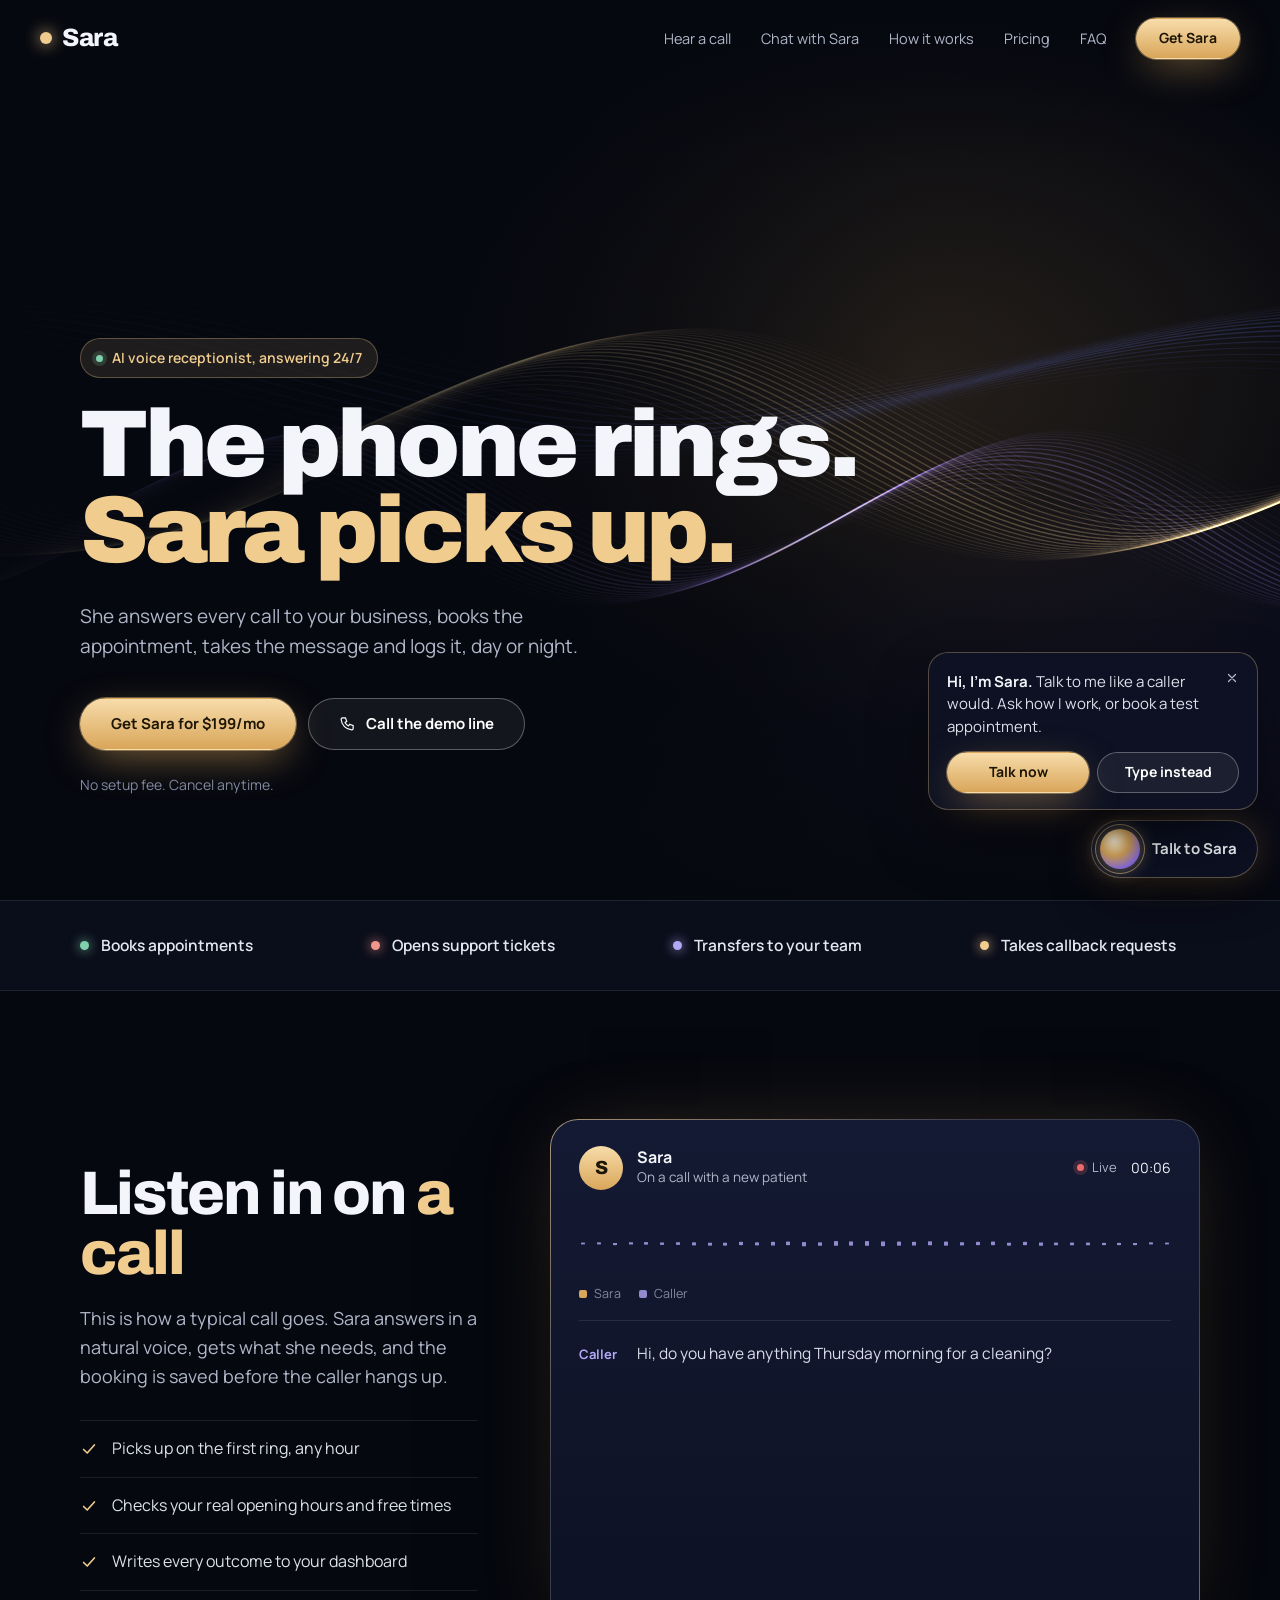
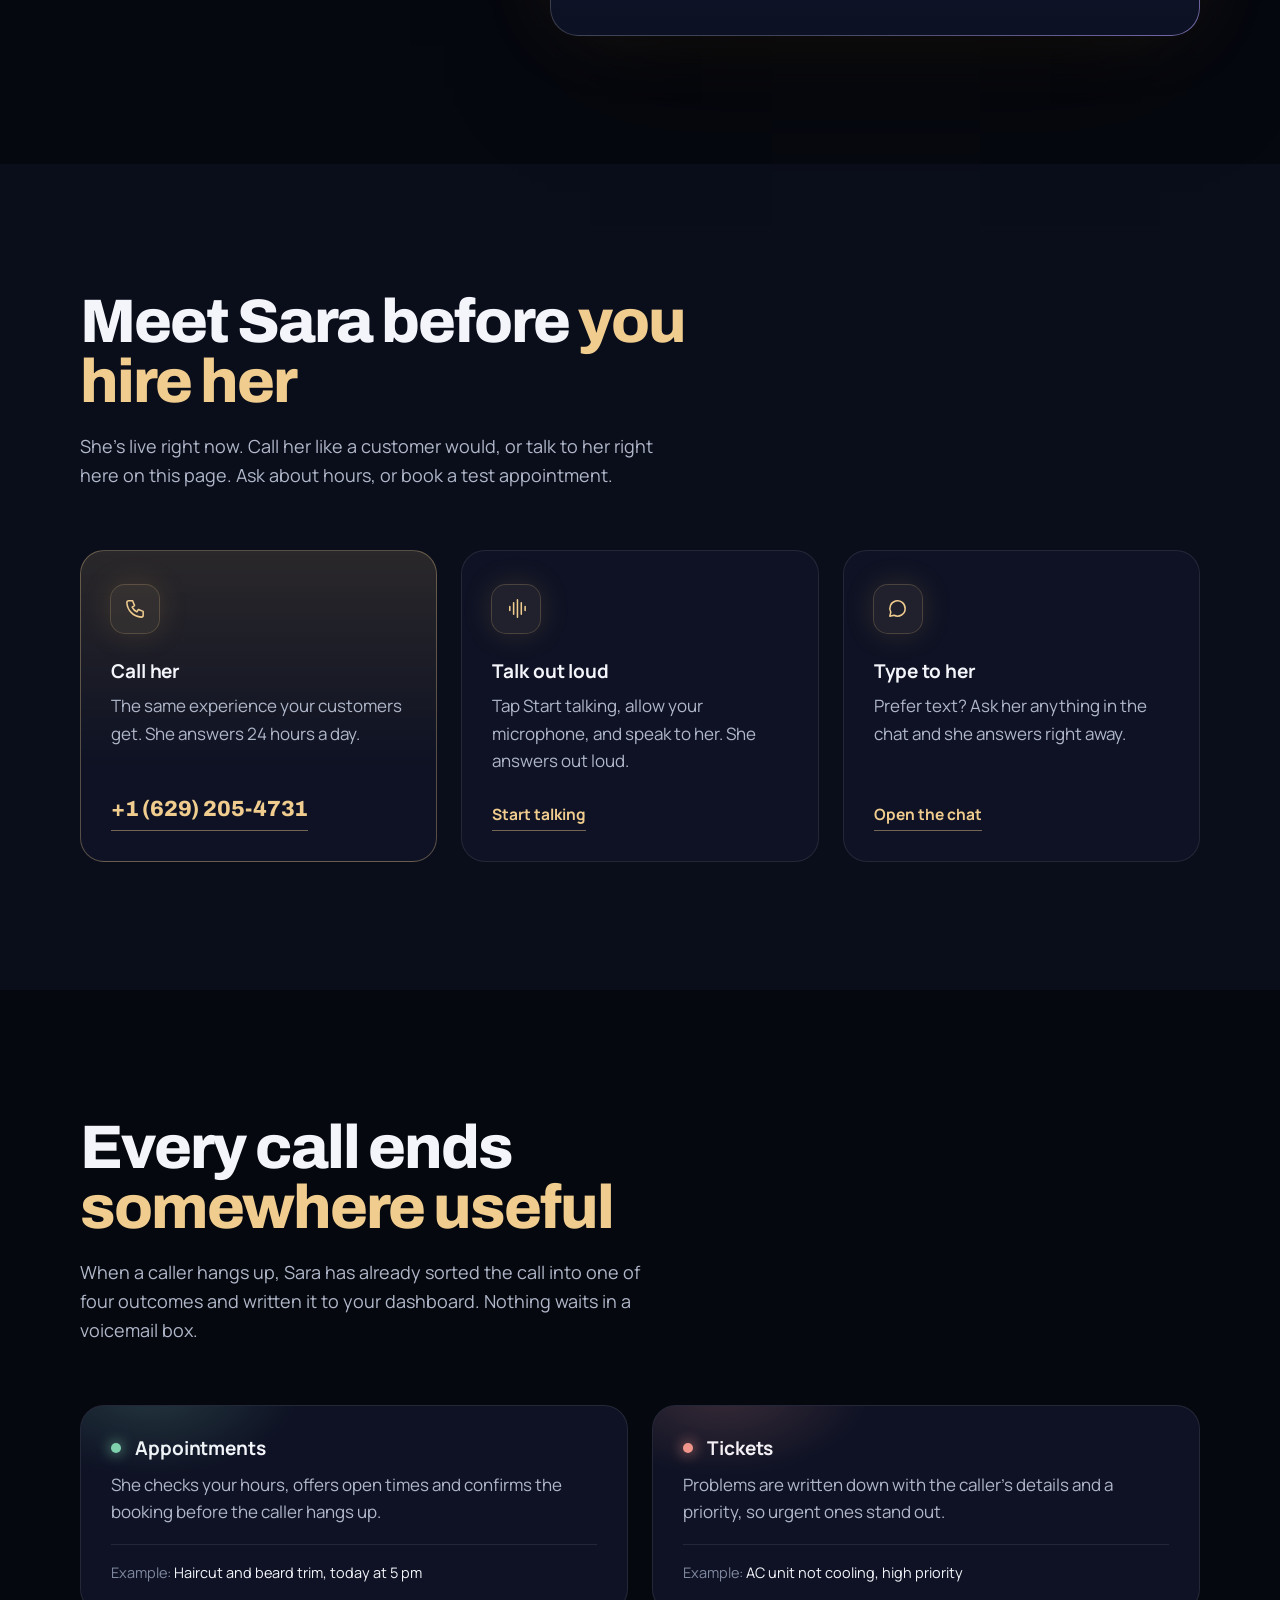
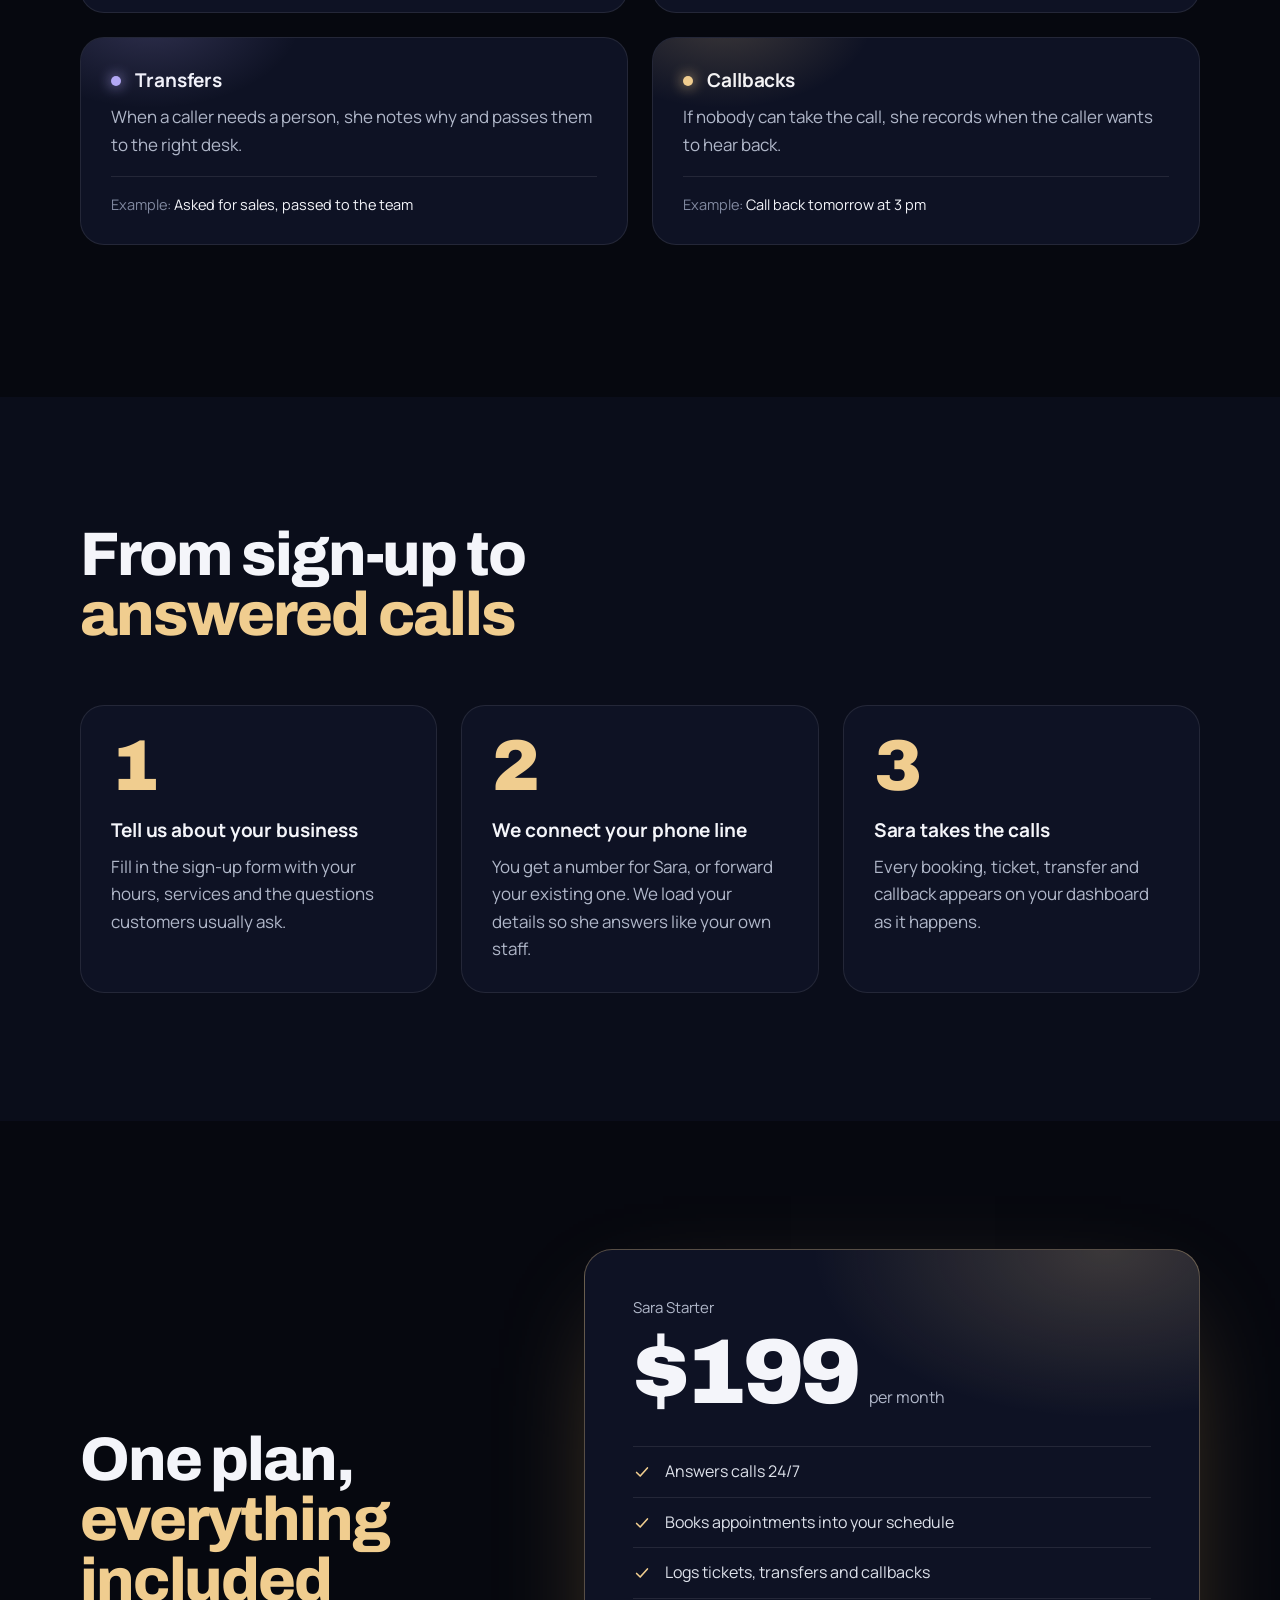
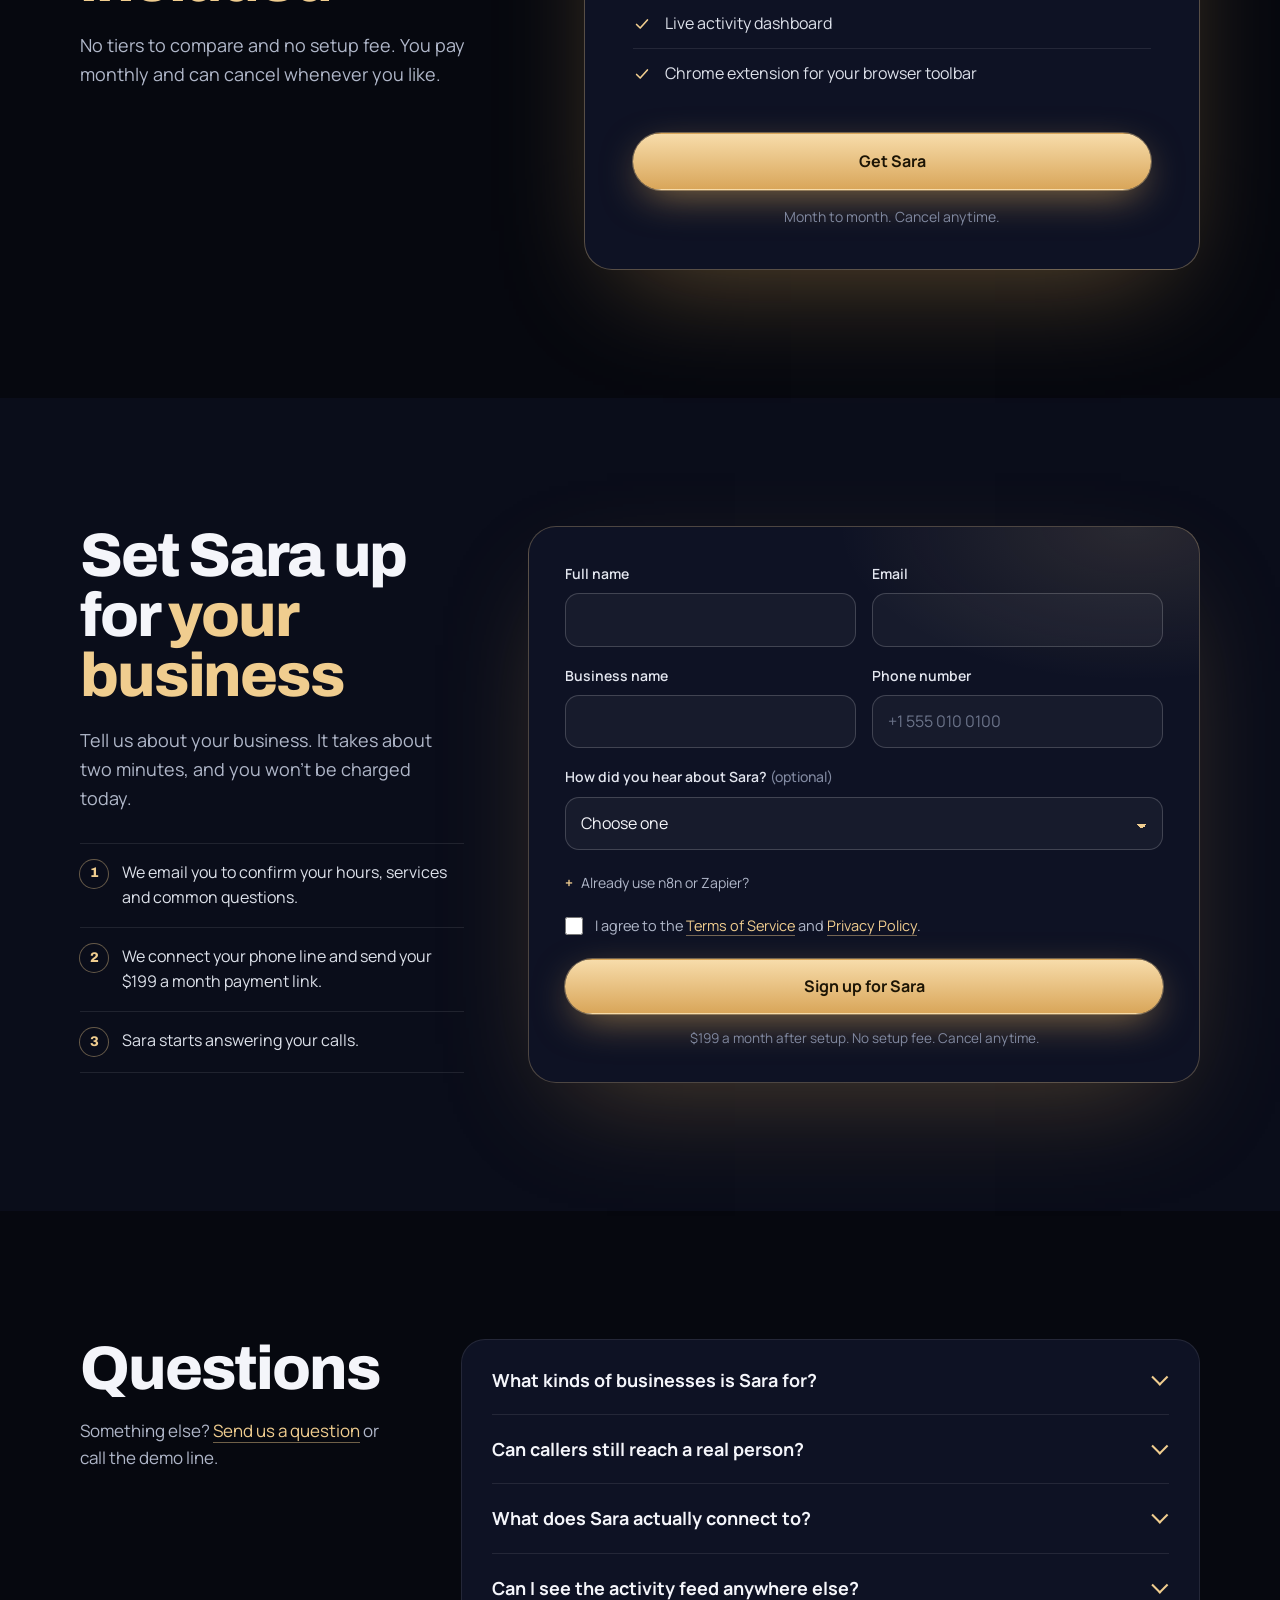
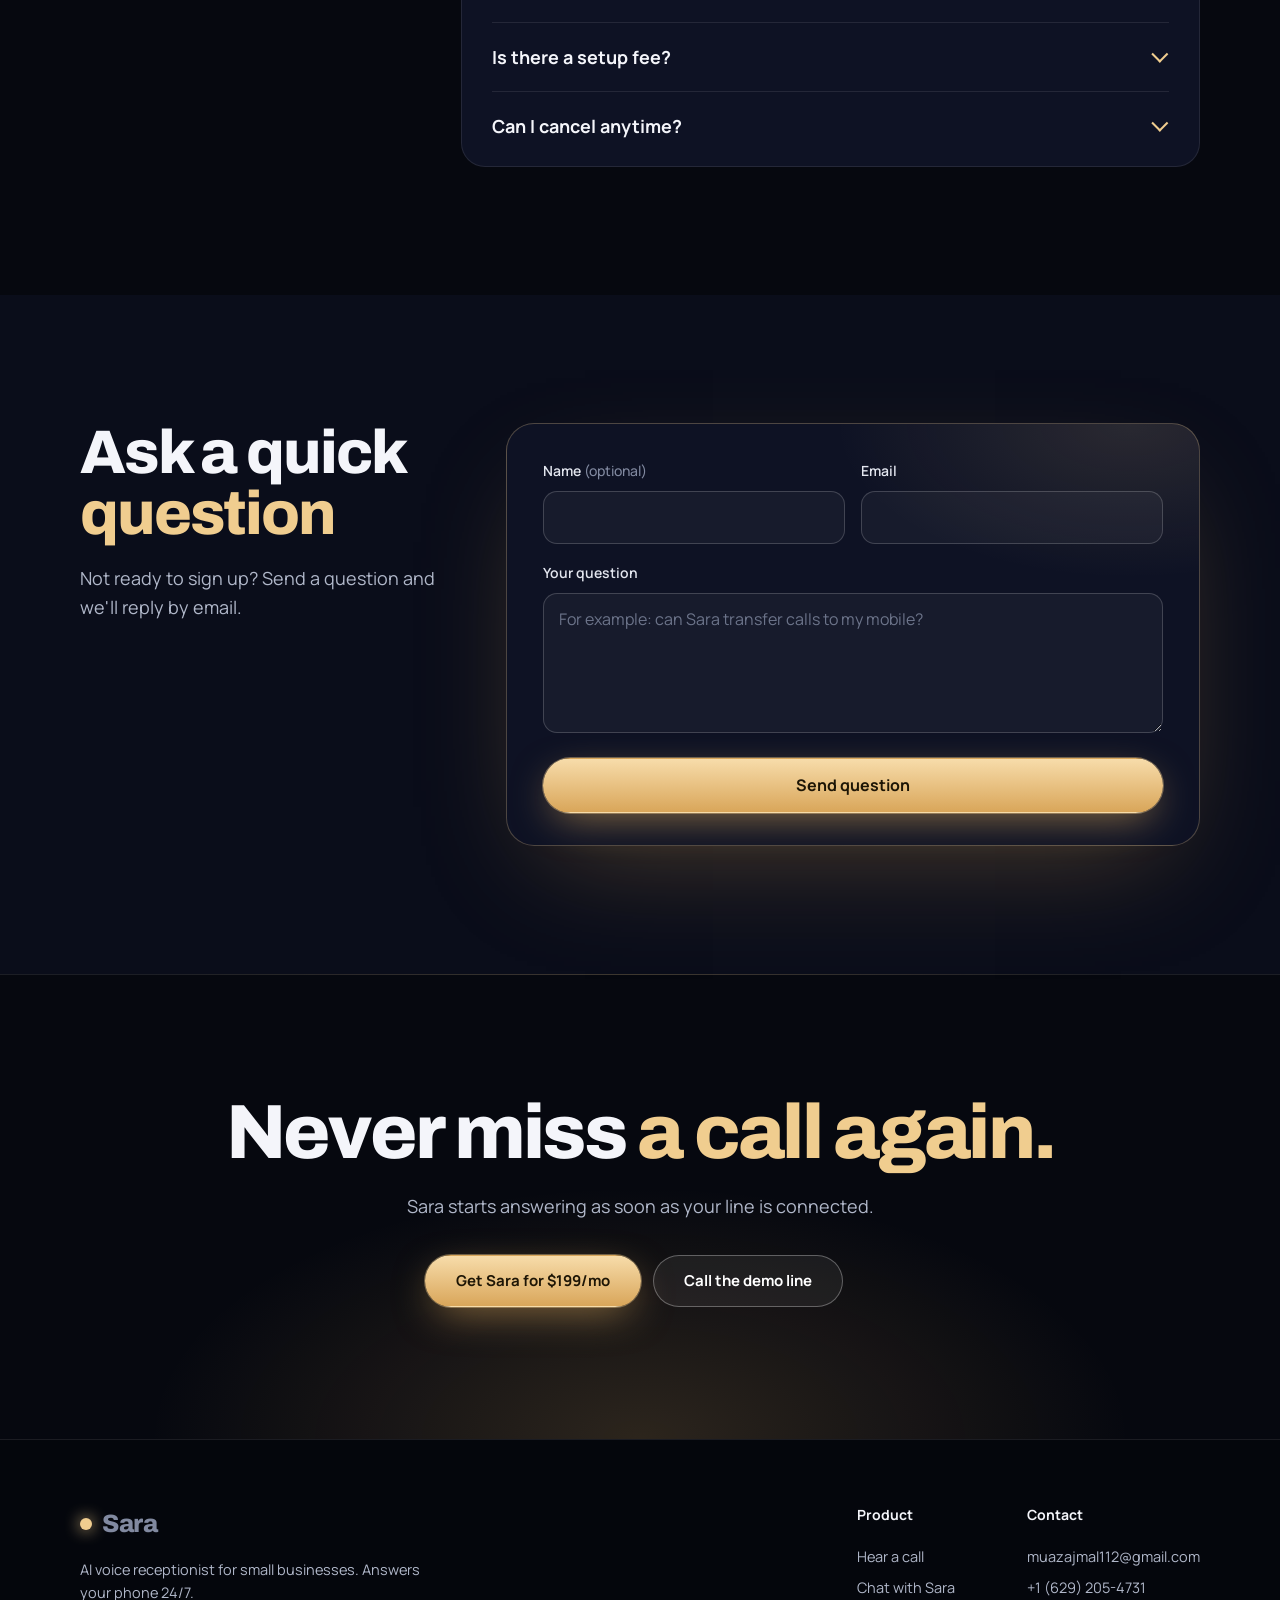
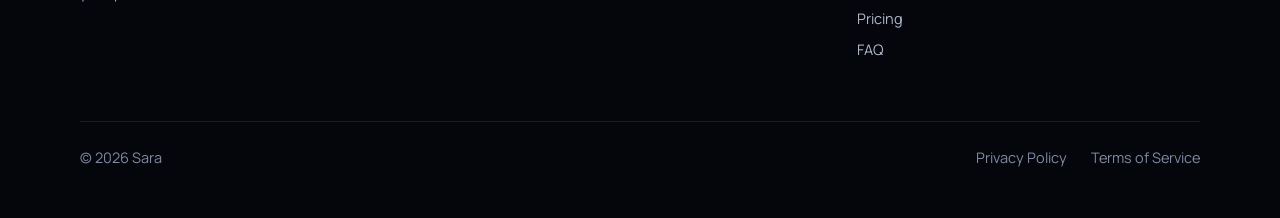
==== index.html @ 9bed1755 "Mature Sara's assistant: faster first words, retry, quick replies, new conversation - Speaks the fir" ====
<!DOCTYPE html>
<html lang="en">
<head>
<meta charset="UTF-8">
<meta name="viewport" content="width=device-width, initial-scale=1.0">
<title>Sara — AI receptionist for small businesses</title>
<meta name="description" content="Sara answers your business phone 24/7, books appointments, opens tickets, routes transfers and takes callback requests. $199 a month, no setup fee.">
<link rel="icon" href="data:image/svg+xml,%3Csvg xmlns='http://www.w3.org/2000/svg' viewBox='0 0 32 32'%3E%3Crect width='32' height='32' rx='8' fill='%2306080f'/%3E%3Ccircle cx='16' cy='16' r='6' fill='%23f0cd8f'/%3E%3C/svg%3E">
<meta property="og:title" content="Sara — AI receptionist for small businesses">
<meta property="og:description" content="Sara answers your business phone 24/7, books appointments, opens tickets, routes transfers and takes callback requests.">
<meta property="og:type" content="website">
<meta name="twitter:card" content="summary_large_image">
<meta name="theme-color" content="#06080f">
<link rel="preconnect" href="https://fonts.googleapis.com">
<link rel="preconnect" href="https://fonts.gstatic.com" crossorigin>
<link href="https://fonts.googleapis.com/css2?family=Archivo:wght@700;800;900&family=Manrope:wght@400;500;600;700&display=swap" rel="stylesheet">
<script>document.documentElement.classList.add('js');</script>
<script type="application/ld+json">
{
  "@context": "https://schema.org",
  "@type": "Product",
  "name": "Sara",
  "description": "Sara answers business phone calls, books appointments, logs support tickets, handles call transfers, and records callback requests — 24/7.",
  "offers": {
    "@type": "Offer",
    "price": "199",
    "priceCurrency": "USD",
    "priceSpecification": { "@type": "UnitPriceSpecification", "price": "199", "priceCurrency": "USD", "billingDuration": "P1M" }
  }
}
</script>
<script type="application/ld+json">
{
  "@context": "https://schema.org",
  "@type": "FAQPage",
  "mainEntity": [
    { "@type": "Question", "name": "What kinds of businesses is Sara for?", "acceptedAnswer": { "@type": "Answer", "text": "Businesses that live on the phone and book appointments: clinics, dental and beauty practices, salons, and home service companies." } },
    { "@type": "Question", "name": "Can callers still reach a real person?", "acceptedAnswer": { "@type": "Answer", "text": "Yes. When a caller asks for someone, Sara notes why and transfers them to the right person or department. If no one is available, she takes a callback request." } },
    { "@type": "Question", "name": "What does Sara actually connect to?", "acceptedAnswer": { "@type": "Answer", "text": "Sara runs on your own automation workflow and writes every appointment, ticket, transfer, and callback to your activity dashboard in real time." } },
    { "@type": "Question", "name": "Can I see the activity feed anywhere else?", "acceptedAnswer": { "@type": "Answer", "text": "Yes — the web dashboard and the Chrome extension both show the same live feed, so you can check in from your desk or your browser toolbar." } },
    { "@type": "Question", "name": "Is there a setup fee?", "acceptedAnswer": { "@type": "Answer", "text": "No. $199/month covers everything on the Starter plan — no separate onboarding charge." } },
    { "@type": "Question", "name": "Can I cancel anytime?", "acceptedAnswer": { "@type": "Answer", "text": "Yes, it's a month-to-month subscription with no minimum commitment." } }
  ]
}
</script>
<style>
  :root {
    --bg: #06080f;
    --bg-2: #0a0d1a;
    --card: #0e1224;
    --line: rgba(255, 255, 255, 0.09);
    --line-strong: rgba(255, 255, 255, 0.18);

    --gold: #f0cd8f;
    --gold-deep: #d9a65a;
    --violet: #a98bff;

    --text: #f4f5fa;
    --muted: #b0b7c9;
    --dim: #8189a0;

    --c-appt: #7fd1ad;
    --c-ticket: #f0968a;
    --c-xfer: #b3a8f5;
    --c-cb: #f0cd8f;

    --display: 'Archivo', 'Manrope', system-ui, sans-serif;
    --sans: 'Manrope', system-ui, -apple-system, 'Segoe UI', sans-serif;
    --measure: 36rem;
  }

  * { margin: 0; padding: 0; box-sizing: border-box; }
  html { scroll-behavior: smooth; -webkit-text-size-adjust: 100%; }
  section[id], header[id] { scroll-margin-top: 84px; }

  body {
    font-family: var(--sans);
    font-size: 17px;
    line-height: 1.6;
    color: var(--text);
    background: var(--bg);
    -webkit-font-smoothing: antialiased;
    overflow-x: hidden;
  }

  a { color: inherit; text-decoration: none; }
  img, svg, video, canvas { display: block; }
  button { font: inherit; }

  .wrap { max-width: 1200px; margin: 0 auto; padding: 0 40px; }

  h1, h2 { font-family: var(--display); font-weight: 900; letter-spacing: -0.035em; }
  h2 { font-size: clamp(40px, 4.8vw, 66px); line-height: 0.98; font-weight: 800; }
  h2 .gold, h1 .gold { color: var(--gold); }
  h3 { font-size: 19px; line-height: 1.35; font-weight: 700; letter-spacing: -0.005em; }
  p { max-width: var(--measure); }

  :focus-visible { outline: 2px solid var(--gold); outline-offset: 3px; border-radius: 8px; }

  .skip-link {
    position: absolute; left: -9999px; top: 0; z-index: 200;
    background: var(--gold); color: var(--bg);
    padding: 12px 20px; font-weight: 600; font-size: 14px;
  }
  .skip-link:focus { left: 0; }

  /* ---------- buttons ---------- */
  .btn {
    display: inline-flex; align-items: center; justify-content: center;
    font-size: 15px; font-weight: 700; line-height: 1.2;
    padding: 16px 30px; border-radius: 999px; border: 1px solid transparent;
    cursor: pointer; transition: box-shadow .2s ease, border-color .2s ease, color .2s ease, background-color .2s ease;
  }
  .btn-gold {
    background: linear-gradient(180deg, #f7dcaa, var(--gold-deep));
    color: #1d1505;
    box-shadow: 0 0 0 1px rgba(240,205,143,0.4), 0 12px 40px -10px rgba(217,166,90,0.7);
  }
  .btn-gold:hover { box-shadow: 0 0 0 1px rgba(240,205,143,0.75), 0 14px 50px -8px rgba(217,166,90,0.9); }
  .btn-line { border-color: rgba(255,255,255,0.3); color: #fff; background: rgba(255,255,255,0.06); }
  .btn-line:hover { border-color: var(--gold); color: var(--gold); }
  .btn svg { width: 17px; height: 17px; margin-right: 10px; }

  /* ---------- nav: sits on the video, turns solid once you scroll ---------- */
  .site-nav {
    position: fixed; top: 0; left: 0; right: 0; z-index: 50;
    transition: background-color .25s ease, border-color .25s ease;
    border-bottom: 1px solid transparent;
  }
  .site-nav.scrolled {
    background: rgba(6, 8, 15, 0.82);
    backdrop-filter: saturate(150%) blur(14px); -webkit-backdrop-filter: saturate(150%) blur(14px);
    border-bottom-color: var(--line);
  }
  .nav-inner { max-width: 1280px; margin: 0 auto; padding: 18px 40px; display: flex; align-items: center; justify-content: space-between; }
  .brand { display: flex; align-items: center; font-family: var(--display); font-weight: 800; font-size: 25px; letter-spacing: -0.02em; }
  .brand-dot { width: 12px; height: 12px; border-radius: 50%; background: var(--gold); margin-right: 10px; box-shadow: 0 0 16px var(--gold); }
  .nav-links { display: flex; align-items: center; }
  .nav-links a:not(.btn) { font-size: 14.5px; color: var(--muted); margin-right: 30px; transition: color .2s ease; }
  .nav-links a:not(.btn):hover { color: #fff; }
  .nav-links .btn { padding: 11px 22px; font-size: 14px; }

  .menu-toggle {
    display: none; flex-direction: column; justify-content: center;
    width: 42px; height: 42px; background: none; border: 0; cursor: pointer; padding: 10px;
  }
  .menu-toggle span { display: block; height: 2px; background: #fff; transition: transform .2s ease, opacity .2s ease; }
  .menu-toggle span + span { margin-top: 6px; }
  .menu-toggle[aria-expanded="true"] span:nth-child(1) { transform: translateY(8px) rotate(45deg); }
  .menu-toggle[aria-expanded="true"] span:nth-child(2) { opacity: 0; }
  .menu-toggle[aria-expanded="true"] span:nth-child(3) { transform: translateY(-8px) rotate(-45deg); }
  .mobile-menu { display: none; flex-direction: column; padding: 0 20px 22px; background: rgba(6,8,15,0.96); }
  .mobile-menu.open { display: flex; }
  .mobile-menu a:not(.btn) { color: var(--muted); font-size: 16px; padding: 14px 0; border-top: 1px solid var(--line); }
  .mobile-menu .btn { margin-top: 16px; }

  /* ---------- hero: Sara's video, full screen ---------- */
  .hero { position: relative; min-height: 100vh; min-height: 100svh; overflow: hidden; display: flex; align-items: flex-end; }
  .hero-media {
    position: absolute; inset: 0;
    background:
      radial-gradient(700px 520px at 72% 42%, rgba(217,166,90,0.16), transparent 70%),
      radial-gradient(900px 600px at 95% 100%, rgba(108,92,214,0.22), transparent 70%),
      var(--bg);
  }
  .hero-video { position: absolute; inset: 0; width: 100%; height: 100%; object-fit: cover; object-position: 70% 30%; }
  .hero-ribbons { position: absolute; inset: 0; width: 100%; height: 100%; display: none; }
  .no-video .hero-video { display: none; }
  .no-video .hero-ribbons { display: block; }
  .hero-shade {
    position: absolute; inset: 0; pointer-events: none;
    background:
      linear-gradient(90deg, rgba(6,8,15,0.94) 0%, rgba(6,8,15,0.72) 38%, rgba(6,8,15,0.12) 72%, rgba(6,8,15,0) 100%),
      linear-gradient(0deg, rgba(6,8,15,0.96) 0%, rgba(6,8,15,0) 42%),
      linear-gradient(180deg, rgba(6,8,15,0.6) 0%, rgba(6,8,15,0) 18%);
  }
  .hero-copy { position: relative; z-index: 2; width: 100%; padding-top: 140px; padding-bottom: 104px; }
  .kicker {
    display: inline-flex; align-items: center;
    font-size: 14px; font-weight: 600; color: var(--gold);
    margin-bottom: 24px; padding: 8px 15px; border-radius: 999px;
    background: rgba(240,205,143,0.1); border: 1px solid rgba(240,205,143,0.3);
  }
  .kicker::before { content: ''; width: 7px; height: 7px; border-radius: 50%; background: var(--c-appt); margin-right: 9px; box-shadow: 0 0 0 4px rgba(127,209,173,0.18); }
  .hero h1 { font-size: clamp(56px, 7.4vw, 108px); line-height: 0.9; margin-bottom: 28px; max-width: 820px; }
  .hero h1 .line { display: block; }
  .hero-lede { font-size: 19px; line-height: 1.6; color: var(--muted); max-width: 33rem; margin-bottom: 36px; }
  .hero-actions { display: flex; flex-wrap: wrap; align-items: center; }
  .hero-actions > * { margin: 0 12px 12px 0; }
  .hero-note { font-size: 14px; color: var(--dim); margin-top: 12px; }

  /* ---------- trust strip: what she does, in one line ---------- */
  .strip { border-top: 1px solid var(--line); border-bottom: 1px solid var(--line); background: var(--bg-2); }
  .strip-inner { display: flex; justify-content: space-between; flex-wrap: wrap; padding: 26px 40px; max-width: 1200px; margin: 0 auto; }
  .strip-item { display: flex; align-items: center; font-weight: 600; font-size: 15.5px; color: #e3e6ef; margin: 6px 24px 6px 0; }
  .strip-item::before { content: ''; width: 9px; height: 9px; border-radius: 50%; margin-right: 12px; background: var(--dot); box-shadow: 0 0 12px var(--dot); }

  /* ---------- sections ---------- */
  .section { padding: 128px 0; }
  .section-alt { background: var(--bg-2); }
  .section-intro { max-width: 44rem; margin-bottom: 60px; }
  .section-intro h2 { margin-bottom: 20px; }
  .section-intro p { color: var(--muted); font-size: 18px; }

  .card { background: var(--card); border: 1px solid var(--line); border-radius: 24px; }

  /* listen in: the example call */
  .listen { display: flex; align-items: center; }
  .listen-copy { flex: 1 1 42%; padding-right: 72px; }
  .listen-copy h2 { margin-bottom: 20px; }
  .listen-copy > p { color: var(--muted); font-size: 18px; margin-bottom: 30px; }
  .listen-points { list-style: none; border-top: 1px solid var(--line); }
  .listen-points li { display: flex; padding: 15px 0; border-bottom: 1px solid var(--line); color: #dde1ea; font-size: 16px; }
  .listen-points svg { width: 18px; height: 18px; color: var(--gold); margin: 4px 14px 0 0; flex-shrink: 0; }
  .listen-call { flex: 1 1 58%; min-width: 0; }

  .call {
    position: relative;
    background: linear-gradient(180deg, #141a33, #0d1124);
    border: 1px solid var(--line-strong);
    border-radius: 28px;
    padding: 26px 28px 22px;
    box-shadow: 0 50px 120px -40px rgba(0,0,0,0.85), 0 0 80px -30px rgba(217,166,90,0.35);
  }
  .call::before {
    content: ''; position: absolute; inset: -1px; border-radius: 28px; padding: 1px; pointer-events: none;
    background: linear-gradient(140deg, rgba(240,205,143,0.6), transparent 35%, transparent 65%, rgba(169,139,255,0.5));
    -webkit-mask: linear-gradient(#000 0 0) content-box, linear-gradient(#000 0 0);
    -webkit-mask-composite: xor; mask-composite: exclude;
  }
  .call-head { display: flex; align-items: center; justify-content: space-between; }
  .call-who { display: flex; align-items: center; min-width: 0; }
  .call-avatar {
    position: relative; flex-shrink: 0; width: 44px; height: 44px; border-radius: 50%; margin-right: 14px;
    display: grid; place-items: center; font-family: var(--display); font-weight: 800; font-size: 19px; color: #1d1505;
    background: linear-gradient(180deg, #f7dcaa, var(--gold-deep));
  }
  .call-avatar::after {
    content: ''; position: absolute; inset: -6px; border-radius: 50%;
    border: 1.5px solid rgba(240,205,143,0.6); opacity: 0;
  }
  .call.sara-talking .call-avatar::after { animation: ring 1.4s ease-out infinite; }
  @keyframes ring { 0% { transform: scale(0.9); opacity: 0.9; } 100% { transform: scale(1.35); opacity: 0; } }
  .call-name { display: block; font-weight: 700; font-size: 16px; line-height: 1.3; }
  .call-status { display: block; font-size: 13.5px; color: var(--muted); }
  .call-meta { display: flex; align-items: center; flex-shrink: 0; margin-left: 12px; }
  .call-live { display: flex; align-items: center; font-size: 13px; color: var(--muted); margin-right: 14px; }
  .call-live::before { content: ''; width: 7px; height: 7px; border-radius: 50%; background: #ef6b6b; margin-right: 8px; box-shadow: 0 0 0 4px rgba(239,107,107,0.18); }
  .call.ended .call-live::before { background: var(--dim); box-shadow: none; }
  .call-timer { font-size: 14px; font-variant-numeric: tabular-nums; }

  .wave { display: flex; align-items: center; justify-content: space-between; height: 64px; margin: 22px 0 8px; padding: 0 2px; }
  .wave span { flex: 0 0 auto; width: 4px; border-radius: 4px; background: rgba(255,255,255,0.2); transform: scaleY(0.08); transition: background-color .3s ease, transform .3s ease; }
  .call.sara-talking .wave span { background: linear-gradient(180deg, #f7dcaa, var(--gold-deep)); animation: talk 0.9s ease-in-out infinite; }
  .call.caller-talking .wave span { background: rgba(179,168,245,0.8); animation: talk 1.1s ease-in-out infinite; }
  @keyframes talk { 0%, 100% { transform: scaleY(0.12); } 25% { transform: scaleY(0.75); } 50% { transform: scaleY(0.3); } 75% { transform: scaleY(0.95); } }
  .wave-legend { display: flex; font-size: 12.5px; color: var(--dim); margin-bottom: 16px; }
  .wave-legend span { display: flex; align-items: center; margin-right: 18px; }
  .wave-legend span::before { content: ''; width: 8px; height: 8px; border-radius: 2px; margin-right: 7px; }
  .wave-legend .lg-sara::before { background: var(--gold-deep); }
  .wave-legend .lg-caller::before { background: rgba(179,168,245,0.8); }

  .transcript { list-style: none; border-top: 1px solid var(--line); padding-top: 14px; }
  .t { display: flex; padding: 7px 0; transition: opacity .45s ease, transform .45s ease; }
  .t .who { flex: 0 0 58px; font-size: 13px; font-weight: 700; padding-top: 2px; }
  .t.caller .who { color: var(--c-xfer); }
  .t.sara .who { color: var(--gold); }
  .t p { font-size: 15.5px; line-height: 1.5; color: #d9deea; }
  .t.sara p { color: var(--text); }
  .call-result {
    display: flex; align-items: center; margin-top: 14px; padding: 14px 16px; border-radius: 14px;
    background: rgba(127,209,173,0.10); border: 1px solid rgba(127,209,173,0.3);
    transition: opacity .5s ease, transform .5s ease;
  }
  .call-result svg { width: 22px; height: 22px; color: var(--c-appt); margin-right: 14px; flex-shrink: 0; }
  .call-result strong { display: block; font-size: 15px; }
  .call-result span { display: block; font-size: 14px; color: var(--muted); }
  .call-foot { display: flex; justify-content: flex-end; margin-top: 12px; min-height: 22px; }
  .replay { background: none; border: 0; cursor: pointer; padding: 2px 0; font-size: 13.5px; font-weight: 600; color: var(--muted); border-bottom: 1px solid var(--line-strong); visibility: hidden; }
  .replay:hover { color: var(--gold); border-color: var(--gold); }
  .call.ended .replay { visibility: visible; }
  .js .t.pending, .js .call-result.pending { opacity: 0; transform: translateY(8px); }

  /* meet sara */
  .ways { display: flex; margin: 0 -12px; }
  .way { flex: 1 1 0; margin: 0 12px; padding: 34px 30px 30px; display: flex; flex-direction: column; }
  .way-icon {
    width: 48px; height: 48px; border-radius: 14px; margin-bottom: 26px;
    display: grid; place-items: center; color: var(--gold);
    background: rgba(240,205,143,0.08);
    box-shadow: 0 0 0 1px rgba(240,205,143,0.22), 0 0 30px rgba(217,166,90,0.18);
  }
  .way-icon svg { width: 23px; height: 23px; }
  .way h3 { margin-bottom: 8px; }
  .way p { color: var(--muted); margin-bottom: 28px; flex: 1 1 auto; }
  .way-action {
    align-self: flex-start; font-size: 15.5px; font-weight: 700; color: var(--gold);
    background: none; border: 0; padding: 0 0 3px; cursor: pointer;
    border-bottom: 1.5px solid rgba(240,205,143,0.45); transition: color .2s ease, border-color .2s ease;
  }
  .way-action:hover { color: #fff; border-color: #fff; }
  .way-number { font-family: var(--display); font-size: 22px; font-weight: 800; letter-spacing: -0.01em; }
  .way-primary { background: linear-gradient(180deg, rgba(240,205,143,0.14), var(--card) 70%); border-color: rgba(240,205,143,0.32); }

  /* outcomes */
  .outcomes { display: flex; flex-wrap: wrap; margin: 0 -12px; }
  .outcome { flex: 1 1 calc(50% - 24px); margin: 0 12px 24px; padding: 30px 30px 28px; position: relative; overflow: hidden; }
  .outcome::before { content: ''; position: absolute; width: 300px; height: 180px; left: -80px; top: -110px; background: radial-gradient(closest-side, var(--dot), transparent); opacity: 0.2; pointer-events: none; }
  .outcome h3 { display: flex; align-items: center; margin-bottom: 10px; }
  .outcome h3::before { content: ''; width: 10px; height: 10px; border-radius: 50%; margin-right: 14px; flex-shrink: 0; background: var(--dot); box-shadow: 0 0 14px var(--dot); }
  .outcome p { color: var(--muted); }
  .outcome .example { margin-top: 18px; font-size: 14.5px; color: var(--text); padding-top: 16px; border-top: 1px solid var(--line); }
  .outcome .example span { color: var(--dim); }
  .k-appt { --dot: var(--c-appt); }
  .k-ticket { --dot: var(--c-ticket); }
  .k-xfer { --dot: var(--c-xfer); }
  .k-cb { --dot: var(--c-cb); }

  /* how it works: a true sequence, so it's numbered */
  .steps { list-style: none; display: flex; margin: 0 -12px; }
  .steps li { flex: 1 1 0; margin: 0 12px; padding: 30px; }
  .step-n { display: block; font-family: var(--display); font-weight: 900; font-size: 72px; line-height: 0.85; letter-spacing: -0.04em; color: var(--gold); margin-bottom: 20px; }
  .steps h3 { margin-bottom: 10px; }
  .steps p { color: var(--muted); }

  /* pricing */
  .pricing { display: flex; align-items: center; }
  .pricing-copy { flex: 1 1 45%; padding-right: 72px; }
  .pricing-copy h2 { margin-bottom: 20px; }
  .pricing-copy p { color: var(--muted); font-size: 18px; }
  .plan {
    flex: 1 1 55%; position: relative; border-radius: 28px; padding: 46px 48px 40px;
    background: radial-gradient(420px 240px at 85% 0%, rgba(240,205,143,0.2), transparent 70%), var(--card);
    border: 1px solid rgba(240,205,143,0.32);
    box-shadow: 0 40px 110px -40px rgba(217,166,90,0.45);
  }
  .plan-name { font-size: 15px; color: var(--muted); margin-bottom: 6px; }
  .plan-price { display: flex; align-items: baseline; margin-bottom: 28px; }
  .plan-amount { font-family: var(--display); font-weight: 900; font-size: 92px; line-height: 1; letter-spacing: -0.04em; }
  .plan-per { font-size: 16px; color: var(--muted); margin-left: 12px; }
  .plan-list { list-style: none; margin-bottom: 34px; }
  .plan-list li { display: flex; align-items: flex-start; padding: 12px 0; border-top: 1px solid var(--line); color: #dde1ea; font-size: 16px; }
  .plan-list svg { width: 18px; height: 18px; margin: 4px 14px 0 0; flex-shrink: 0; color: var(--gold); }
  .plan .btn { width: 100%; padding: 18px; font-size: 16px; }
  .plan-terms { text-align: center; font-size: 14px; color: var(--dim); margin: 16px auto 0; }

  /* forms: our own, so they match the site and carry no third-party branding */
  .signup { display: flex; align-items: flex-start; }
  .signup-copy { flex: 0 0 40%; padding-right: 64px; }
  .signup-copy h2 { margin-bottom: 20px; }
  .signup-copy > p { color: var(--muted); font-size: 18px; margin-bottom: 30px; }
  .next-steps { list-style: none; counter-reset: step; border-top: 1px solid var(--line); }
  .next-steps li { display: flex; padding: 16px 0; border-bottom: 1px solid var(--line); color: #dde1ea; font-size: 16px; }
  .next-steps li::before {
    counter-increment: step; content: counter(step);
    flex: 0 0 28px; height: 28px; border-radius: 50%; margin: 0 14px 0 0;
    display: grid; place-items: center; font-family: var(--display); font-weight: 800; font-size: 14px;
    color: var(--gold); box-shadow: 0 0 0 1px rgba(240,205,143,0.4);
  }
  .form-card {
    flex: 1 1 auto; position: relative; padding: 36px 36px 32px;
    background: radial-gradient(420px 220px at 90% 0%, rgba(240,205,143,0.12), transparent 70%), var(--card);
    border: 1px solid rgba(240,205,143,0.28); border-radius: 28px;
    box-shadow: 0 40px 110px -40px rgba(217,166,90,0.35);
  }
  .field-row { display: flex; margin: 0 -8px; }
  .field-row .field { flex: 1 1 0; margin: 0 8px 18px; }
  .field { margin-bottom: 18px; min-width: 0; }
  .field label { display: block; font-size: 14px; font-weight: 600; color: #e3e6ef; margin-bottom: 8px; }
  .field .opt { color: var(--dim); font-weight: 500; }
  .field input, .field select, .field textarea {
    width: 100%; font: inherit; font-size: 16px; color: var(--text);
    background: rgba(255,255,255,0.04); border: 1px solid var(--line-strong); border-radius: 14px;
    padding: 13px 15px; transition: border-color .2s ease, box-shadow .2s ease;
  }
  .field select { appearance: none; -webkit-appearance: none; padding-right: 40px; cursor: pointer;
    background-image: linear-gradient(45deg, transparent 50%, var(--gold) 50%), linear-gradient(135deg, var(--gold) 50%, transparent 50%);
    background-position: calc(100% - 20px) 55%, calc(100% - 15px) 55%; background-size: 5px 5px; background-repeat: no-repeat; }
  .field select option { background: #0e1224; color: var(--text); }
  .field textarea { min-height: 140px; resize: vertical; line-height: 1.5; }
  .field input::placeholder, .field textarea::placeholder { color: #6c748a; }
  .field input:focus, .field select:focus, .field textarea:focus { outline: none; border-color: rgba(240,205,143,0.7); box-shadow: 0 0 0 3px rgba(240,205,143,0.15); }
  .field input[aria-invalid="true"], .field textarea[aria-invalid="true"] { border-color: #f0968a; }
  .field-hint { display: block; font-size: 13px; color: var(--dim); margin-top: 6px; }
  .advanced { margin-bottom: 18px; }
  .advanced summary { cursor: pointer; font-size: 14px; color: var(--muted); list-style: none; display: inline-flex; align-items: center; }
  .advanced summary::-webkit-details-marker { display: none; }
  .advanced summary::before { content: '+'; font-weight: 700; color: var(--gold); margin-right: 8px; }
  .advanced[open] summary::before { content: '\2212'; }
  .advanced .field { margin-top: 14px; }
  .check { display: flex; align-items: flex-start; font-size: 14.5px; color: var(--muted); margin: 6px 0 22px; cursor: pointer; }
  .check input { width: 18px; height: 18px; margin: 3px 12px 0 0; accent-color: var(--gold-deep); flex-shrink: 0; }
  .check a { color: var(--gold); border-bottom: 1px solid rgba(240,205,143,0.45); }
  .form-card .btn { width: 100%; padding: 17px; font-size: 16px; }
  .form-card .btn[disabled] { opacity: 0.6; cursor: wait; }
  .form-note { font-size: 13.5px; color: var(--dim); text-align: center; margin: 14px auto 0; }
  .form-status { margin-top: 14px; font-size: 14.5px; padding: 12px 14px; border-radius: 12px; display: none; }
  .form-status.error { display: block; color: #ffd2cc; background: rgba(240,150,138,0.12); border: 1px solid rgba(240,150,138,0.35); }
  .form-status.error a { color: #fff; border-bottom: 1px solid rgba(255,255,255,0.5); }
  .form-done { display: none; text-align: center; padding: 30px 8px 18px; }
  .form-done svg { width: 54px; height: 54px; color: var(--c-appt); margin: 0 auto 18px; }
  .form-done h3 { font-family: var(--display); font-size: 28px; font-weight: 800; letter-spacing: -0.02em; margin-bottom: 10px; }
  .form-done p { color: var(--muted); margin: 0 auto; }
  .form-card.sent form { display: none; }
  .form-card.sent .form-done { display: block; }
  .hp { position: absolute !important; left: -10000px !important; width: 1px; height: 1px; overflow: hidden; }

  /* faq */
  .faq { display: flex; align-items: flex-start; }
  .faq-intro { flex: 0 0 34%; padding-right: 56px; }
  .faq-intro p { color: var(--muted); margin-top: 18px; }
  .faq-intro a { color: var(--gold); border-bottom: 1px solid rgba(240,205,143,0.45); }
  .faq-list { flex: 1 1 auto; padding: 6px 30px; }
  .faq-list details + details { border-top: 1px solid var(--line); }
  .faq-list summary { list-style: none; cursor: pointer; display: flex; justify-content: space-between; align-items: center; padding: 22px 0; font-size: 18px; font-weight: 700; line-height: 1.35; }
  .faq-list summary::-webkit-details-marker { display: none; }
  .faq-list summary::after { content: ''; width: 10px; height: 10px; flex-shrink: 0; margin: 0 6px 0 24px; border-right: 2px solid var(--gold); border-bottom: 2px solid var(--gold); transform: rotate(45deg) translateY(-4px); transition: transform .25s ease; }
  .faq-list details[open] summary::after { transform: rotate(-135deg) translateY(-2px); }
  .faq-list details p { color: var(--muted); padding: 0 0 24px; }

  /* closing call to action */
  .closing { text-align: center; padding: 120px 0; background: radial-gradient(700px 360px at 50% 100%, rgba(217,166,90,0.18), transparent 70%), var(--bg); border-top: 1px solid var(--line); }
  .closing h2 { font-size: clamp(44px, 6vw, 84px); margin-bottom: 22px; }
  .closing p { color: var(--muted); font-size: 18px; margin: 0 auto 34px; }
  .closing .hero-actions { justify-content: center; }

  /* contact */
  .contact-grid { display: flex; align-items: flex-start; }
  .contact-copy { flex: 0 0 38%; padding-right: 64px; }
  .contact-copy h2 { margin-bottom: 20px; }
  .contact-copy p { color: var(--muted); font-size: 18px; }

  /* footer */
  footer { padding: 64px 0 40px; font-size: 14.5px; color: var(--dim); border-top: 1px solid var(--line); background: #04060c; }
  .footer-top { display: flex; justify-content: space-between; flex-wrap: wrap; padding-bottom: 40px; border-bottom: 1px solid var(--line); }
  .footer-top > * { margin-bottom: 16px; }
  .footer-brand .brand { margin-bottom: 14px; }
  .footer-brand p { max-width: 22rem; color: var(--muted); }
  .footer-cols { display: flex; }
  .footer-col { margin-left: 72px; }
  .footer-col h4 { font-size: 14px; font-weight: 700; color: var(--text); margin-bottom: 14px; }
  .footer-col a { display: block; padding: 4px 0; color: var(--muted); transition: color .2s ease; }
  .footer-col a:hover { color: var(--text); }
  .footer-bottom { display: flex; justify-content: space-between; flex-wrap: wrap; padding-top: 24px; }
  .footer-bottom > * { margin-bottom: 8px; }
  .footer-bottom a:hover { color: var(--text); }
  .footer-bottom a + a { margin-left: 24px; }

  /* ---------- Sara: our own voice + chat assistant ---------- */
  .sr-only { position: absolute; width: 1px; height: 1px; padding: 0; margin: -1px; overflow: hidden; clip: rect(0,0,0,0); white-space: nowrap; border: 0; }
  .sara-launcher {
    position: fixed; right: 22px; bottom: 22px; z-index: 80;
    display: flex; align-items: center; cursor: pointer;
    padding: 8px 20px 8px 8px; border-radius: 999px;
    background: rgba(14, 18, 36, 0.92); color: var(--text);
    border: 1px solid rgba(240,205,143,0.35);
    box-shadow: 0 18px 50px -12px rgba(0,0,0,0.8), 0 0 40px -10px rgba(217,166,90,0.55);
    backdrop-filter: blur(12px); -webkit-backdrop-filter: blur(12px);
    font-size: 15px; font-weight: 700; transition: transform .2s ease, box-shadow .2s ease;
  }
  .sara-launcher:hover { transform: translateY(-2px); box-shadow: 0 22px 60px -12px rgba(0,0,0,0.85), 0 0 50px -8px rgba(217,166,90,0.75); }
  .sara-launcher[aria-expanded="true"] { display: none; }
  .sara-mini-orb {
    position: relative; width: 40px; height: 40px; border-radius: 50%; margin-right: 12px; flex-shrink: 0;
    background: radial-gradient(circle at 36% 30%, #fff5e2 0%, #f6dba8 16%, var(--gold-deep) 40%, #8a6ee0 74%, #262b62 100%);
    box-shadow: 0 0 18px rgba(240,205,143,0.5);
  }
  .sara-mini-orb::after { content: ''; position: absolute; inset: -5px; border-radius: 50%; border: 1.5px solid rgba(240,205,143,0.55); animation: sara-ping 2.4s ease-out infinite; }
  @keyframes sara-ping { 0% { transform: scale(0.9); opacity: 0.8; } 100% { transform: scale(1.45); opacity: 0; } }

  .sara-greet {
    position: fixed; right: 22px; bottom: 90px; z-index: 80; width: min(330px, calc(100vw - 44px));
    padding: 18px 18px 16px; border-radius: 20px;
    background: rgba(14, 18, 36, 0.96); border: 1px solid rgba(240,205,143,0.3);
    box-shadow: 0 30px 70px -20px rgba(0,0,0,0.85);
    animation: sara-rise .35s ease both;
  }
  .sara-greet[hidden] { display: none; }
  @keyframes sara-rise { from { opacity: 0; transform: translateY(10px); } to { opacity: 1; transform: none; } }
  .sara-greet p { font-size: 15px; line-height: 1.5; color: #dde1ea; margin: 0 26px 14px 0; }
  .sara-greet p strong { color: var(--text); }
  .sara-greet-actions { display: flex; }
  .sara-greet-actions button { flex: 1 1 0; padding: 11px 12px; font-size: 14px; }
  .sara-greet-actions button + button { margin-left: 8px; }
  .sara-x {
    position: absolute; top: 10px; right: 10px; width: 30px; height: 30px; border-radius: 50%;
    display: grid; place-items: center; background: none; border: 0; color: var(--muted); cursor: pointer;
  }
  .sara-x:hover { color: var(--text); background: rgba(255,255,255,0.06); }
  .sara-x svg { width: 14px; height: 14px; }

  .sara-panel {
    position: fixed; right: 22px; bottom: 22px; z-index: 90;
    width: 390px; height: min(660px, calc(100vh - 44px)); height: min(660px, calc(100dvh - 44px));
    display: flex; flex-direction: column; overflow: hidden;
    background:
      radial-gradient(420px 260px at 50% -40px, rgba(217,166,90,0.18), transparent 70%),
      radial-gradient(360px 260px at 100% 110%, rgba(108,92,214,0.18), transparent 70%),
      #0b0f1f;
    border: 1px solid rgba(240,205,143,0.28); border-radius: 26px;
    box-shadow: 0 40px 120px -30px rgba(0,0,0,0.9);
    animation: sara-rise .3s ease both;
  }
  .sara-panel[hidden] { display: none; }
  .sara-head { display: flex; align-items: center; padding: 16px 12px 12px 18px; border-bottom: 1px solid var(--line); }
  .sara-head .sara-mini-orb { width: 34px; height: 34px; }
  .sara-head .sara-mini-orb::after { display: none; }
  .sara-id { flex: 1 1 auto; min-width: 0; }
  .sara-id h2 { font-family: var(--display); font-size: 19px; font-weight: 800; letter-spacing: -0.01em; line-height: 1.2; }
  .sara-status { display: flex; align-items: center; font-size: 13px; color: var(--muted); }
  .sara-status::before { content: ''; width: 7px; height: 7px; border-radius: 50%; margin-right: 7px; background: var(--c-appt); }
  .sara[data-state="listening"] .sara-status::before { background: #ef6b6b; }
  .sara[data-state="thinking"] .sara-status::before { background: var(--c-xfer); }
  .sara[data-state="speaking"] .sara-status::before { background: var(--gold); }
  .sara-icon {
    width: 38px; height: 38px; border-radius: 50%; display: grid; place-items: center; flex-shrink: 0;
    background: none; border: 0; color: var(--muted); cursor: pointer; transition: color .2s ease, background-color .2s ease;
  }
  .sara-icon:hover { color: var(--text); background: rgba(255,255,255,0.06); }
  .sara-icon svg { width: 19px; height: 19px; }
  .sara-icon .off { display: none; }
  .sara-icon[aria-pressed="false"] .on { display: none; }
  .sara-icon[aria-pressed="false"] .off { display: block; }

  .sara-stage { display: flex; flex-direction: column; align-items: center; padding: 18px 18px 8px; flex-shrink: 0; }
  .sara-orb { position: relative; width: 104px; height: 104px; --level: 0; }
  .sara-orb::before {
    content: ''; position: absolute; inset: -26%; border-radius: 50%;
    background: conic-gradient(from 0deg, rgba(240,205,143,0), rgba(240,205,143,0.55), rgba(169,139,255,0.5), rgba(108,124,255,0.3), rgba(240,205,143,0));
    filter: blur(18px); opacity: 0.55; animation: sara-spin 12s linear infinite; transition: opacity .3s ease;
  }
  .sara-orb span {
    position: absolute; inset: 0; border-radius: 50%;
    background: radial-gradient(circle at 36% 30%, #fff5e2 0%, #f6dba8 14%, var(--gold-deep) 38%, #8a6ee0 72%, #262b62 100%);
    box-shadow: inset -14px -18px 36px rgba(18,12,60,0.65), inset 6px 8px 22px rgba(255,255,255,0.25), 0 0 50px rgba(240,205,143,0.3);
    transform: scale(calc(1 + var(--level) * 0.16)); transition: transform .08s linear;
    animation: sara-breathe 5s ease-in-out infinite;
  }
  @keyframes sara-spin { to { transform: rotate(360deg); } }
  @keyframes sara-breathe { 0%, 100% { filter: brightness(1); } 50% { filter: brightness(1.08); } }
  .sara[data-state="listening"] .sara-orb::before { opacity: 0.95; animation-duration: 4s; }
  .sara[data-state="listening"] .sara-orb::after {
    content: ''; position: absolute; inset: -10px; border-radius: 50%; border: 2px solid rgba(127,209,173,0.7);
    animation: sara-ping 1.3s ease-out infinite;
  }
  .sara[data-state="thinking"] .sara-orb::before { opacity: 0.9; animation-duration: 1.6s; }
  .sara[data-state="speaking"] .sara-orb::before { opacity: 1; }
  .sara-hint { min-height: 22px; margin-top: 14px; font-size: 14px; color: var(--muted); text-align: center; max-width: 30ch; }
  .sara-hint.heard { color: var(--text); font-style: italic; }

  .sara-log { list-style: none; flex: 1 1 auto; overflow-y: auto; padding: 8px 16px 12px; scroll-behavior: smooth; overscroll-behavior: contain; }
  .sara-msg { display: flex; margin: 8px 0; }
  .sara-msg p { max-width: 86%; padding: 10px 14px; border-radius: 16px; font-size: 15px; line-height: 1.5; white-space: pre-wrap; overflow-wrap: anywhere; }
  .sara-msg.sara p { background: rgba(255,255,255,0.06); border: 1px solid var(--line); border-top-left-radius: 6px; color: var(--text); }
  .sara-msg.you { justify-content: flex-end; }
  .sara-msg.you p { background: linear-gradient(180deg, rgba(240,205,143,0.22), rgba(217,166,90,0.16)); border: 1px solid rgba(240,205,143,0.3); border-top-right-radius: 6px; color: #fff3dc; }
  .sara-msg.typing p { color: var(--muted); }
  .sara-msg a { color: var(--gold); text-decoration: underline; text-underline-offset: 3px; }
  .sara-dots span { display: inline-block; width: 6px; height: 6px; margin: 0 2px; border-radius: 50%; background: var(--muted); animation: sara-dot 1s ease-in-out infinite; }
  .sara-dots span:nth-child(2) { animation-delay: .15s; }
  .sara-dots span:nth-child(3) { animation-delay: .3s; }
  @keyframes sara-dot { 0%, 100% { opacity: .3; transform: translateY(0); } 50% { opacity: 1; transform: translateY(-3px); } }

  .sara-input { display: flex; align-items: center; padding: 12px 12px 10px; border-top: 1px solid var(--line); }
  .sara-mic {
    width: 50px; height: 50px; border-radius: 50%; flex-shrink: 0; display: grid; place-items: center; cursor: pointer;
    border: 0; color: #1d1505; background: linear-gradient(180deg, #f7dcaa, var(--gold-deep));
    box-shadow: 0 0 0 1px rgba(240,205,143,0.45), 0 10px 30px -10px rgba(217,166,90,0.8);
    transition: box-shadow .2s ease, background-color .2s ease;
  }
  .sara-mic svg { width: 22px; height: 22px; }
  .sara-mic .stop { display: none; }
  .sara-mic[aria-pressed="true"] { background: #ef6b6b; color: #fff; box-shadow: 0 0 0 6px rgba(239,107,107,0.18); }
  .sara-mic[aria-pressed="true"] .mic { display: none; }
  .sara-mic[aria-pressed="true"] .stop { display: block; }
  .sara-input input {
    flex: 1 1 auto; min-width: 0; margin: 0 8px 0 10px; padding: 13px 15px; font: inherit; font-size: 15.5px; color: var(--text);
    background: rgba(255,255,255,0.05); border: 1px solid var(--line-strong); border-radius: 999px;
  }
  .sara-input input:focus { outline: none; border-color: rgba(240,205,143,0.65); box-shadow: 0 0 0 3px rgba(240,205,143,0.14); }
  .sara-input input::placeholder { color: #6c748a; }
  .sara-send { width: 44px; height: 44px; border-radius: 50%; flex-shrink: 0; display: grid; place-items: center; background: rgba(255,255,255,0.07); border: 1px solid var(--line-strong); color: var(--gold); cursor: pointer; }
  .sara-send:hover { background: rgba(240,205,143,0.14); }
  .sara-send svg { width: 18px; height: 18px; }
  .sara-foot { font-size: 12px; color: var(--dim); text-align: center; padding: 0 16px 12px; }
  .sara-chips { display: flex; flex-wrap: wrap; justify-content: flex-end; padding: 0 12px 6px; flex-shrink: 0; }
  .sara-chips[hidden] { display: none; }
  .sara-chips button {
    margin: 0 0 8px 8px; padding: 8px 14px; border-radius: 999px; cursor: pointer; font: inherit; font-size: 14px; font-weight: 600;
    color: var(--gold); background: rgba(240,205,143,0.08); border: 1px solid rgba(240,205,143,0.32); transition: background-color .2s ease;
  }
  .sara-chips button:hover { background: rgba(240,205,143,0.16); }

  @media (max-width: 680px) {
    .sara-launcher { right: 14px; bottom: 14px; padding-right: 16px; font-size: 14px; }
    .sara-greet { right: 14px; bottom: 76px; }
    .sara-panel { inset: 0; right: 0; bottom: 0; width: 100%; height: 100%; height: 100dvh; border-radius: 0; border: 0; }
    .sara-stage { padding-top: 14px; }
    html.sara-lock, html.sara-lock body { overflow: hidden; }
  }
  @media (prefers-reduced-motion: reduce) {
    .sara-orb span { transform: none !important; }
  }

  /* ---------- responsive ---------- */
  @media (max-width: 1000px) {
    .nav-links { display: none; }
    .menu-toggle { display: flex; }
    .listen, .pricing, .faq, .contact-grid, .signup { flex-direction: column; align-items: stretch; }
    .listen-copy, .pricing-copy, .faq-intro, .contact-copy, .signup-copy { padding-right: 0; margin-bottom: 44px; flex-basis: auto; }
    .ways, .steps { flex-direction: column; }
    .way, .steps li { margin-bottom: 20px; }
    .footer-col { margin-left: 0; margin-right: 56px; }
  }
  @media (max-width: 680px) {
    body { font-size: 16px; }
    .wrap, .nav-inner, .strip-inner { padding-left: 20px; padding-right: 20px; }
    .nav-inner { padding-top: 14px; padding-bottom: 14px; }
    .hero-video { object-position: 68% 20%; }
    .hero-shade { background: linear-gradient(0deg, rgba(6,8,15,0.97) 0%, rgba(6,8,15,0.82) 48%, rgba(6,8,15,0.25) 78%, rgba(6,8,15,0.55) 100%); }
    .hero-copy { padding-top: 120px; padding-bottom: 64px; }
    .hero h1 { font-size: clamp(44px, 12.5vw, 60px); }
    .kicker { font-size: 13px; }
    .hero-actions { flex-direction: column; align-items: stretch; }
    .hero-actions > * { margin: 0 0 12px; }
    .section { padding: 88px 0; }
    .ways, .steps, .outcomes { margin-left: 0; margin-right: 0; }
    .way, .steps li { margin-left: 0; margin-right: 0; padding: 28px 24px; }
    .outcome { flex-basis: 100%; margin-left: 0; margin-right: 0; padding: 28px 24px 26px; }
    .call { padding: 22px 18px 18px; border-radius: 24px; }
    .call::before { border-radius: 24px; }
    .t .who { flex-basis: 52px; }
    .t p { font-size: 15px; }
    .plan { padding: 34px 24px 30px; }
    .plan-amount { font-size: 74px; }
    .faq-list { padding: 4px 20px; }
    .closing { padding: 88px 0; }
    .form-card { padding: 26px 20px 24px; border-radius: 24px; }
    .field-row { flex-direction: column; margin: 0; }
    .field-row .field { margin: 0 0 18px; }
    .footer-cols { flex-wrap: wrap; }
  }
  @media (prefers-reduced-motion: reduce) {
    html { scroll-behavior: auto; }
    *, *::before, *::after { transition: none !important; animation: none !important; }
    .js .t.pending, .js .call-result.pending { opacity: 1; transform: none; }
  }
</style>
</head>
<body>

<a href="#main-content" class="skip-link">Skip to content</a>

<div class="site-nav" id="site-nav">
  <nav aria-label="Main" class="nav-inner">
    <a href="#main-content" class="brand" aria-label="Sara, home"><span class="brand-dot" aria-hidden="true"></span>Sara</a>
    <div class="nav-links">
      <a href="#listen">Hear a call</a>
      <a href="#" id="nav-chat-link">Chat with Sara</a>
      <a href="#how">How it works</a>
      <a href="#pricing">Pricing</a>
      <a href="#faq">FAQ</a>
      <a href="#signup" class="btn btn-gold">Get Sara</a>
    </div>
    <button id="menu-toggle" class="menu-toggle" aria-label="Open menu" aria-expanded="false" aria-controls="mobile-menu">
      <span></span><span></span><span></span>
    </button>
  </nav>
  <div id="mobile-menu" class="mobile-menu">
    <a href="#listen">Hear a call</a>
    <a href="#" id="nav-chat-link-mobile">Chat with Sara</a>
    <a href="#how">How it works</a>
    <a href="#pricing">Pricing</a>
    <a href="#faq">FAQ</a>
    <a href="#signup" class="btn btn-gold">Get Sara</a>
  </div>
</div>

<main id="main-content">

<header class="hero" id="hero">
  <div class="hero-media" aria-hidden="true">
    <video class="hero-video" id="hero-video" autoplay muted loop playsinline preload="auto">
      <source src="sara-hero.mp4" type="video/mp4">
    </video>
    <canvas class="hero-ribbons" id="hero-ribbons"></canvas>
  </div>
  <div class="hero-shade" aria-hidden="true"></div>
  <div class="wrap hero-copy">
    <span class="kicker">AI voice receptionist, answering 24/7</span>
    <h1><span class="line">The phone rings.</span> <span class="line gold">Sara picks up.</span></h1>
    <p class="hero-lede">She answers every call to your business, books the appointment, takes the message and logs it, day or night.</p>
    <div class="hero-actions">
      <a href="#signup" class="btn btn-gold">Get Sara for $199/mo</a>
      <a href="tel:+16292054731" class="btn btn-line"><svg viewBox="0 0 24 24" fill="none" stroke="currentColor" stroke-width="1.7" stroke-linecap="round" stroke-linejoin="round" aria-hidden="true"><path d="M5 4h4l2 5-2.5 1.5a11 11 0 0 0 5 5L15 13l5 2v4a2 2 0 0 1-2 2A16 16 0 0 1 3 6a2 2 0 0 1 2-2"/></svg>Call the demo line</a>
    </div>
    <p class="hero-note">No setup fee. Cancel anytime.</p>
  </div>
</header>

<div class="strip" aria-label="What Sara handles on every call">
  <div class="strip-inner">
    <span class="strip-item k-appt">Books appointments</span>
    <span class="strip-item k-ticket">Opens support tickets</span>
    <span class="strip-item k-xfer">Transfers to your team</span>
    <span class="strip-item k-cb">Takes callback requests</span>
  </div>
</div>

<section id="listen" class="section">
  <div class="wrap listen">
    <div class="listen-copy">
      <h2>Listen in on <span class="gold">a call</span></h2>
      <p>This is how a typical call goes. Sara answers in a natural voice, gets what she needs, and the booking is saved before the caller hangs up.</p>
      <ul class="listen-points">
        <li><svg viewBox="0 0 20 20" fill="none" stroke="currentColor" stroke-width="1.8" stroke-linecap="round" stroke-linejoin="round" aria-hidden="true"><path d="M4 10.5l4 4 8-9"/></svg>Picks up on the first ring, any hour</li>
        <li><svg viewBox="0 0 20 20" fill="none" stroke="currentColor" stroke-width="1.8" stroke-linecap="round" stroke-linejoin="round" aria-hidden="true"><path d="M4 10.5l4 4 8-9"/></svg>Checks your real opening hours and free times</li>
        <li><svg viewBox="0 0 20 20" fill="none" stroke="currentColor" stroke-width="1.8" stroke-linecap="round" stroke-linejoin="round" aria-hidden="true"><path d="M4 10.5l4 4 8-9"/></svg>Writes every outcome to your dashboard</li>
      </ul>
    </div>
    <div class="listen-call">
      <div class="call" id="call" aria-label="Example of a call Sara answers and books">
        <div class="call-head">
          <div class="call-who">
            <span class="call-avatar" aria-hidden="true">S</span>
            <div>
              <span class="call-name">Sara</span>
              <span class="call-status" id="call-status">On a call with a new patient</span>
            </div>
          </div>
          <div class="call-meta">
            <span class="call-live" id="call-live">Live</span>
            <span class="call-timer" id="call-timer">00:38</span>
          </div>
        </div>
        <div class="wave" aria-hidden="true">
          <span></span><span></span><span></span><span></span><span></span><span></span><span></span><span></span>
          <span></span><span></span><span></span><span></span><span></span><span></span><span></span><span></span>
          <span></span><span></span><span></span><span></span><span></span><span></span><span></span><span></span>
          <span></span><span></span><span></span><span></span><span></span><span></span><span></span><span></span>
          <span></span><span></span><span></span><span></span><span></span><span></span>
        </div>
        <div class="wave-legend" aria-hidden="true"><span class="lg-sara">Sara</span><span class="lg-caller">Caller</span></div>
        <ol class="transcript">
          <li class="t caller pending" data-speaker="caller"><span class="who">Caller</span><p>Hi, do you have anything Thursday morning for a cleaning?</p></li>
          <li class="t sara pending" data-speaker="sara"><span class="who">Sara</span><p>I do. Thursday at 10 am is open. Can I get your name?</p></li>
          <li class="t caller pending" data-speaker="caller"><span class="who">Caller</span><p>Dana Price. Ten is perfect.</p></li>
          <li class="t sara pending" data-speaker="sara"><span class="who">Sara</span><p>You're all set, Dana. Thursday at 10 am for a cleaning. See you then.</p></li>
        </ol>
        <div class="call-result pending" id="call-result">
          <svg viewBox="0 0 24 24" fill="none" stroke="currentColor" stroke-width="1.8" stroke-linecap="round" stroke-linejoin="round" aria-hidden="true"><circle cx="12" cy="12" r="9.5"/><path d="M7.8 12.3l2.7 2.7 5.7-6"/></svg>
          <div>
            <strong>Appointment booked</strong>
            <span>Dental cleaning, Thursday at 10 am. Saved to your dashboard.</span>
          </div>
        </div>
        <div class="call-foot"><button type="button" class="replay" id="replay">Replay the call</button></div>
      </div>
    </div>
  </div>
</section>

<section id="demo" class="section section-alt">
  <div class="wrap">
    <div class="section-intro">
      <h2>Meet Sara before <span class="gold">you hire her</span></h2>
      <p>She's live right now. Call her like a customer would, or talk to her right here on this page. Ask about hours, or book a test appointment.</p>
    </div>
    <div class="ways">
      <div class="way card way-primary">
        <span class="way-icon"><svg viewBox="0 0 24 24" fill="none" stroke="currentColor" stroke-width="1.6" stroke-linecap="round" stroke-linejoin="round" aria-hidden="true"><path d="M5 4h4l2 5-2.5 1.5a11 11 0 0 0 5 5L15 13l5 2v4a2 2 0 0 1-2 2A16 16 0 0 1 3 6a2 2 0 0 1 2-2"/></svg></span>
        <h3>Call her</h3>
        <p>The same experience your customers get. She answers 24 hours a day.</p>
        <a class="way-action way-number" href="tel:+16292054731">+1 (629) 205-4731</a>
      </div>
      <div class="way card">
        <span class="way-icon"><svg viewBox="0 0 24 24" fill="none" stroke="currentColor" stroke-width="1.6" stroke-linecap="round" aria-hidden="true"><path d="M5 10v4M9 6v12M13 3v18M17 6v12M21 10v4"/></svg></span>
        <h3>Talk out loud</h3>
        <p>Tap Start talking, allow your microphone, and speak to her. She answers out loud.</p>
        <button type="button" class="way-action" id="meet-voice">Start talking</button>
      </div>
      <div class="way card">
        <span class="way-icon"><svg viewBox="0 0 24 24" fill="none" stroke="currentColor" stroke-width="1.6" stroke-linecap="round" stroke-linejoin="round" aria-hidden="true"><path d="M20 12a8 8 0 0 1-11.6 7.1L4 20l1-4.1A8 8 0 1 1 20 12z"/></svg></span>
        <h3>Type to her</h3>
        <p>Prefer text? Ask her anything in the chat and she answers right away.</p>
        <button type="button" class="way-action" id="meet-chat">Open the chat</button>
      </div>
    </div>
  </div>
</section>

<section id="what" class="section">
  <div class="wrap">
    <div class="section-intro">
      <h2>Every call ends <span class="gold">somewhere useful</span></h2>
      <p>When a caller hangs up, Sara has already sorted the call into one of four outcomes and written it to your dashboard. Nothing waits in a voicemail box.</p>
    </div>
    <div class="outcomes">
      <div class="outcome card k-appt">
        <h3>Appointments</h3>
        <p>She checks your hours, offers open times and confirms the booking before the caller hangs up.</p>
        <p class="example"><span>Example:</span> Haircut and beard trim, today at 5 pm</p>
      </div>
      <div class="outcome card k-ticket">
        <h3>Tickets</h3>
        <p>Problems are written down with the caller's details and a priority, so urgent ones stand out.</p>
        <p class="example"><span>Example:</span> AC unit not cooling, high priority</p>
      </div>
      <div class="outcome card k-xfer">
        <h3>Transfers</h3>
        <p>When a caller needs a person, she notes why and passes them to the right desk.</p>
        <p class="example"><span>Example:</span> Asked for sales, passed to the team</p>
      </div>
      <div class="outcome card k-cb">
        <h3>Callbacks</h3>
        <p>If nobody can take the call, she records when the caller wants to hear back.</p>
        <p class="example"><span>Example:</span> Call back tomorrow at 3 pm</p>
      </div>
    </div>
  </div>
</section>

<section id="how" class="section section-alt">
  <div class="wrap">
    <div class="section-intro">
      <h2>From sign-up to <span class="gold">answered calls</span></h2>
    </div>
    <ol class="steps">
      <li class="card"><span class="step-n">1</span><h3>Tell us about your business</h3><p>Fill in the sign-up form with your hours, services and the questions customers usually ask.</p></li>
      <li class="card"><span class="step-n">2</span><h3>We connect your phone line</h3><p>You get a number for Sara, or forward your existing one. We load your details so she answers like your own staff.</p></li>
      <li class="card"><span class="step-n">3</span><h3>Sara takes the calls</h3><p>Every booking, ticket, transfer and callback appears on your dashboard as it happens.</p></li>
    </ol>
  </div>
</section>

<section id="pricing" class="section">
  <div class="wrap pricing">
    <div class="pricing-copy">
      <h2>One plan, <span class="gold">everything included</span></h2>
      <p>No tiers to compare and no setup fee. You pay monthly and can cancel whenever you like.</p>
    </div>
    <div class="plan">
      <p class="plan-name">Sara Starter</p>
      <div class="plan-price"><span class="plan-amount">$199</span><span class="plan-per">per month</span></div>
      <ul class="plan-list">
        <li><svg viewBox="0 0 20 20" fill="none" stroke="currentColor" stroke-width="1.8" stroke-linecap="round" stroke-linejoin="round" aria-hidden="true"><path d="M4 10.5l4 4 8-9"/></svg>Answers calls 24/7</li>
        <li><svg viewBox="0 0 20 20" fill="none" stroke="currentColor" stroke-width="1.8" stroke-linecap="round" stroke-linejoin="round" aria-hidden="true"><path d="M4 10.5l4 4 8-9"/></svg>Books appointments into your schedule</li>
        <li><svg viewBox="0 0 20 20" fill="none" stroke="currentColor" stroke-width="1.8" stroke-linecap="round" stroke-linejoin="round" aria-hidden="true"><path d="M4 10.5l4 4 8-9"/></svg>Logs tickets, transfers and callbacks</li>
        <li><svg viewBox="0 0 20 20" fill="none" stroke="currentColor" stroke-width="1.8" stroke-linecap="round" stroke-linejoin="round" aria-hidden="true"><path d="M4 10.5l4 4 8-9"/></svg>Live activity dashboard</li>
        <li><svg viewBox="0 0 20 20" fill="none" stroke="currentColor" stroke-width="1.8" stroke-linecap="round" stroke-linejoin="round" aria-hidden="true"><path d="M4 10.5l4 4 8-9"/></svg>Chrome extension for your browser toolbar</li>
      </ul>
      <a href="#signup" class="btn btn-gold">Get Sara</a>
      <p class="plan-terms">Month to month. Cancel anytime.</p>
    </div>
  </div>
</section>

<section id="signup" class="section section-alt">
  <div class="wrap signup">
    <div class="signup-copy">
      <h2>Set Sara up for <span class="gold">your business</span></h2>
      <p>Tell us about your business. It takes about two minutes, and you won't be charged today.</p>
      <ol class="next-steps">
        <li>We email you to confirm your hours, services and common questions.</li>
        <li>We connect your phone line and send your $199 a month payment link.</li>
        <li>Sara starts answering your calls.</li>
      </ol>
    </div>
    <div class="form-card" id="signup-card">
      <form class="site-form" id="signup-form" data-type="signup" novalidate>
        <input type="hidden" name="form_type" value="signup">
        <div class="hp" aria-hidden="true"><label>Company website<input type="text" name="company_website" tabindex="-1" autocomplete="off"></label></div>
        <div class="field-row">
          <div class="field"><label for="su-name">Full name</label><input id="su-name" name="full_name" type="text" autocomplete="name" required maxlength="120"></div>
          <div class="field"><label for="su-email">Email</label><input id="su-email" name="email" type="email" autocomplete="email" required maxlength="160"></div>
        </div>
        <div class="field-row">
          <div class="field"><label for="su-company">Business name</label><input id="su-company" name="company_name" type="text" autocomplete="organization" required maxlength="160"></div>
          <div class="field"><label for="su-phone">Phone number</label><input id="su-phone" name="phone" type="tel" autocomplete="tel" required maxlength="40" placeholder="+1 555 010 0100"></div>
        </div>
        <div class="field">
          <label for="su-heard">How did you hear about Sara? <span class="opt">(optional)</span></label>
          <select id="su-heard" name="how_heard">
            <option value="">Choose one</option>
            <option>Google search</option>
            <option>Social media</option>
            <option>A friend or colleague</option>
            <option>Called the demo line</option>
            <option>Other</option>
          </select>
        </div>
        <details class="advanced">
          <summary>Already use n8n or Zapier?</summary>
          <div class="field">
            <label for="su-webhook">Webhook URL for call transcripts <span class="opt">(optional)</span></label>
            <input id="su-webhook" name="webhook_url" type="url" inputmode="url" maxlength="300" placeholder="https://">
            <span class="field-hint">We'll send each call's details here as well as to your dashboard.</span>
          </div>
        </details>
        <label class="check"><input type="checkbox" name="agree_terms" value="yes" required> <span>I agree to the <a href="terms.html" target="_blank" rel="noopener">Terms of Service</a> and <a href="privacy.html" target="_blank" rel="noopener">Privacy Policy</a>.</span></label>
        <button type="submit" class="btn btn-gold">Sign up for Sara</button>
        <p class="form-note">$199 a month after setup. No setup fee. Cancel anytime.</p>
        <p class="form-status" role="alert"></p>
      </form>
      <div class="form-done" tabindex="-1">
        <svg viewBox="0 0 24 24" fill="none" stroke="currentColor" stroke-width="1.6" stroke-linecap="round" stroke-linejoin="round" aria-hidden="true"><circle cx="12" cy="12" r="10"/><path d="M7.5 12.4l3 3 6-6.4"/></svg>
        <h3>You're signed up</h3>
        <p>Thanks, <span class="done-name">there</span>. We'll email you shortly to connect your phone line.</p>
      </div>
    </div>
  </div>
</section>

<section id="faq" class="section">
  <div class="wrap faq">
    <div class="faq-intro">
      <h2>Questions</h2>
      <p>Something else? <a href="#contact">Send us a question</a> or call the demo line.</p>
    </div>
    <div class="faq-list card">
      <details>
        <summary>What kinds of businesses is Sara for?</summary>
        <p>Businesses that live on the phone and book appointments: clinics, dental and beauty practices, salons, and home service companies.</p>
      </details>
      <details>
        <summary>Can callers still reach a real person?</summary>
        <p>Yes. When a caller asks for someone, Sara notes why and transfers them to the right person or department. If no one is available, she takes a callback request.</p>
      </details>
      <details>
        <summary>What does Sara actually connect to?</summary>
        <p>Sara runs on your own automation workflow and writes every appointment, ticket, transfer, and callback to your activity dashboard in real time.</p>
      </details>
      <details>
        <summary>Can I see the activity feed anywhere else?</summary>
        <p>Yes — the web dashboard and the Chrome extension both show the same live feed, so you can check in from your desk or your browser toolbar.</p>
      </details>
      <details>
        <summary>Is there a setup fee?</summary>
        <p>No. $199/month covers everything on the Starter plan — no separate onboarding charge.</p>
      </details>
      <details>
        <summary>Can I cancel anytime?</summary>
        <p>Yes, it's a month-to-month subscription with no minimum commitment.</p>
      </details>
    </div>
  </div>
</section>

<section id="contact" class="section section-alt">
  <div class="wrap contact-grid">
    <div class="contact-copy">
      <h2>Ask a quick <span class="gold">question</span></h2>
      <p>Not ready to sign up? Send a question and we'll reply by email.</p>
    </div>
    <div class="form-card" id="question-card">
      <form class="site-form" id="question-form" data-type="question" novalidate>
        <input type="hidden" name="form_type" value="question">
        <div class="hp" aria-hidden="true"><label>Company website<input type="text" name="company_website" tabindex="-1" autocomplete="off"></label></div>
        <div class="field-row">
          <div class="field"><label for="q-name">Name <span class="opt">(optional)</span></label><input id="q-name" name="full_name" type="text" autocomplete="name" maxlength="120"></div>
          <div class="field"><label for="q-email">Email</label><input id="q-email" name="email" type="email" autocomplete="email" required maxlength="160"></div>
        </div>
        <div class="field"><label for="q-text">Your question</label><textarea id="q-text" name="question" required maxlength="2000" placeholder="For example: can Sara transfer calls to my mobile?"></textarea></div>
        <button type="submit" class="btn btn-gold">Send question</button>
        <p class="form-status" role="alert"></p>
      </form>
      <div class="form-done" tabindex="-1">
        <svg viewBox="0 0 24 24" fill="none" stroke="currentColor" stroke-width="1.6" stroke-linecap="round" stroke-linejoin="round" aria-hidden="true"><circle cx="12" cy="12" r="10"/><path d="M7.5 12.4l3 3 6-6.4"/></svg>
        <h3>Question sent</h3>
        <p>Thanks. We'll reply to your email soon.</p>
      </div>
    </div>
  </div>
</section>

<section class="closing">
  <div class="wrap">
    <h2>Never miss <span class="gold">a call again.</span></h2>
    <p>Sara starts answering as soon as your line is connected.</p>
    <div class="hero-actions">
      <a href="#signup" class="btn btn-gold">Get Sara for $199/mo</a>
      <a href="tel:+16292054731" class="btn btn-line">Call the demo line</a>
    </div>
  </div>
</section>

</main>

<footer>
  <div class="wrap">
    <div class="footer-top">
      <div class="footer-brand">
        <a href="#main-content" class="brand" aria-label="Sara, back to top"><span class="brand-dot" aria-hidden="true"></span>Sara</a>
        <p>AI voice receptionist for small businesses. Answers your phone 24/7.</p>
      </div>
      <div class="footer-cols">
        <div class="footer-col">
          <h4>Product</h4>
          <a href="#listen">Hear a call</a>
          <a href="#" id="footer-chat-link">Chat with Sara</a>
          <a href="#pricing">Pricing</a>
          <a href="#faq">FAQ</a>
        </div>
        <div class="footer-col">
          <h4>Contact</h4>
          <a href="mailto:muazajmal112@gmail.com">muazajmal112@gmail.com</a>
          <a href="tel:+16292054731">+1 (629) 205-4731</a>
        </div>
      </div>
    </div>
    <div class="footer-bottom">
      <span>© 2026 Sara</span>
      <span><a href="privacy.html">Privacy Policy</a><a href="terms.html">Terms of Service</a></span>
    </div>
  </div>
</footer>

<!-- Sara: our own voice + chat assistant (no third-party widget) -->
<div class="sara" id="sara" data-state="idle">
  <button type="button" class="sara-launcher" id="sara-launcher" aria-controls="sara-panel" aria-expanded="false">
    <span class="sara-mini-orb" aria-hidden="true"></span>Talk to Sara
  </button>

  <div class="sara-greet" id="sara-greet" hidden>
    <button type="button" class="sara-x" id="sara-greet-close" aria-label="Dismiss"><svg viewBox="0 0 24 24" fill="none" stroke="currentColor" stroke-width="2.2" stroke-linecap="round" aria-hidden="true"><path d="M6 6l12 12M18 6L6 18"/></svg></button>
    <p><strong>Hi, I'm Sara.</strong> Talk to me like a caller would. Ask how I work, or book a test appointment.</p>
    <div class="sara-greet-actions">
      <button type="button" class="btn btn-gold" id="sara-greet-voice">Talk now</button>
      <button type="button" class="btn btn-line" id="sara-greet-chat">Type instead</button>
    </div>
  </div>

  <section class="sara-panel" id="sara-panel" role="dialog" aria-modal="false" aria-labelledby="sara-title" hidden>
    <header class="sara-head">
      <span class="sara-mini-orb" aria-hidden="true"></span>
      <div class="sara-id">
        <h2 id="sara-title">Sara</h2>
        <p class="sara-status" id="sara-status" aria-live="polite">Online</p>
      </div>
      <button type="button" class="sara-icon" id="sara-reset" aria-label="Start a new conversation" title="New conversation">
        <svg viewBox="0 0 24 24" fill="none" stroke="currentColor" stroke-width="1.8" stroke-linecap="round" stroke-linejoin="round" aria-hidden="true"><path d="M4 12a8 8 0 1 0 2.4-5.7L4 8.5"/><path d="M4 4v4.5h4.5"/></svg>
      </button>
      <button type="button" class="sara-icon" id="sara-sound" aria-pressed="true" aria-label="Sara's voice" title="Sara's voice on or off">
        <svg class="on" viewBox="0 0 24 24" fill="none" stroke="currentColor" stroke-width="1.8" stroke-linecap="round" stroke-linejoin="round" aria-hidden="true"><path d="M4 9v6h4l5 4V5L8 9z"/><path d="M16.5 8.5a5 5 0 0 1 0 7M19 6a8.5 8.5 0 0 1 0 12"/></svg>
        <svg class="off" viewBox="0 0 24 24" fill="none" stroke="currentColor" stroke-width="1.8" stroke-linecap="round" stroke-linejoin="round" aria-hidden="true"><path d="M4 9v6h4l5 4V5L8 9z"/><path d="M17 9l5 6M22 9l-5 6"/></svg>
      </button>
      <button type="button" class="sara-icon" id="sara-close" aria-label="Close"><svg viewBox="0 0 24 24" fill="none" stroke="currentColor" stroke-width="2" stroke-linecap="round" aria-hidden="true"><path d="M6 6l12 12M18 6L6 18"/></svg></button>
    </header>

    <div class="sara-stage">
      <div class="sara-orb" id="sara-orb" aria-hidden="true"><span></span></div>
      <p class="sara-hint" id="sara-hint">Tap the mic and start talking</p>
    </div>

    <ol class="sara-log" id="sara-log" aria-live="polite" aria-label="Conversation"></ol>
    <div class="sara-chips" id="sara-chips" hidden>
      <button type="button">What can you do?</button>
      <button type="button">How much is Sara?</button>
      <button type="button">Book a test appointment</button>
    </div>

    <form class="sara-input" id="sara-form" autocomplete="off">
      <button type="button" class="sara-mic" id="sara-mic" aria-pressed="false" aria-label="Talk to Sara">
        <svg class="mic" viewBox="0 0 24 24" fill="none" stroke="currentColor" stroke-width="2" stroke-linecap="round" stroke-linejoin="round" aria-hidden="true"><rect x="9" y="3" width="6" height="11" rx="3"/><path d="M5 11a7 7 0 0 0 14 0M12 18v3"/></svg>
        <svg class="stop" viewBox="0 0 24 24" fill="currentColor" aria-hidden="true"><rect x="7" y="7" width="10" height="10" rx="2"/></svg>
      </button>
      <label class="sr-only" for="sara-text">Message Sara</label>
      <input id="sara-text" name="message" type="text" maxlength="600" placeholder="Or type a message" enterkeyhint="send">
      <button type="submit" class="sara-send" aria-label="Send"><svg viewBox="0 0 24 24" fill="none" stroke="currentColor" stroke-width="2.2" stroke-linecap="round" stroke-linejoin="round" aria-hidden="true"><path d="M5 12h14M13 6l6 6-6 6"/></svg></button>
    </form>
    <p class="sara-foot">Demo bookings go into a test calendar.</p>
  </section>
</div>

<script>
(function () {
  // Hero background: Sara's video when it's there; otherwise slow ribbons of light, like sound moving through air.
  var hero = document.getElementById('hero');
  var video = document.getElementById('hero-video');
  var source = video.querySelector('source');
  var reduce = window.matchMedia && window.matchMedia('(prefers-reduced-motion: reduce)').matches;
  var cvs = document.getElementById('hero-ribbons');
  var ctx = cvs.getContext && cvs.getContext('2d');
  var W = 0, H = 0, running = false, raf = 0, last = 0, started = false;

  var ribbons = [
    { y: 0.50, amp: 0.10, freq: 1.25, speed: 0.16, phase: 0.0, lines: 26, spread: 0.075, rgb: '240,205,143', alpha: 0.34 },
    { y: 0.58, amp: 0.08, freq: 1.75, speed: -0.12, phase: 2.1, lines: 20, spread: 0.06, rgb: '169,139,255', alpha: 0.28 },
    { y: 0.42, amp: 0.06, freq: 0.95, speed: 0.09, phase: 4.2, lines: 16, spread: 0.09, rgb: '108,124,255', alpha: 0.22 }
  ];

  function resize() {
    var dpr = Math.min(window.devicePixelRatio || 1, 1.5);
    W = hero.clientWidth; H = hero.clientHeight;
    cvs.width = Math.round(W * dpr); cvs.height = Math.round(H * dpr);
    ctx.setTransform(dpr, 0, 0, dpr, 0, 0);
  }
  function draw(t) {
    ctx.clearRect(0, 0, W, H);
    ctx.globalCompositeOperation = 'lighter';
    var small = W < 700, step = small ? 14 : 10, TAU = Math.PI * 2;
    for (var r = 0; r < ribbons.length; r++) {
      var src = ribbons[r];
      // On phones the copy fills the lower half, so the ribbons stay up top and move more gently.
      var rb = small ? { y: src.y - 0.30, amp: src.amp * 0.6, freq: src.freq * 0.7, speed: src.speed, phase: src.phase, lines: src.lines, spread: src.spread * 0.8, rgb: src.rgb, alpha: src.alpha } : src;
      for (var j = 0; j < rb.lines; j++) {
        var k = j / (rb.lines - 1), edge = 1 - Math.abs(k - 0.5) * 2;
        ctx.beginPath();
        for (var x = -step; x <= W + step; x += step) {
          var nx = x / W;
          var y = H * (rb.y + (k - 0.5) * rb.spread)
            + Math.sin(nx * rb.freq * TAU + t * rb.speed + rb.phase + k * 1.1) * H * rb.amp * (0.75 + 0.25 * Math.sin(t * 0.21 + k * 2.4))
            + Math.sin(nx * 5.1 + t * 0.33 + k * 1.9 + r) * H * 0.012;
          if (x === -step) ctx.moveTo(x, y); else ctx.lineTo(x, y);
        }
        ctx.strokeStyle = 'rgba(' + rb.rgb + ',' + (rb.alpha * (0.18 + 0.82 * edge)).toFixed(3) + ')';
        ctx.lineWidth = 0.6 + edge * 0.9;
        ctx.stroke();
      }
    }
    ctx.globalCompositeOperation = 'source-over';
  }
  function loop(now) {
    raf = requestAnimationFrame(loop);
    if (now - last < 30) return;
    last = now; draw(now / 1000);
  }
  function startRibbons() {
    if (!ctx || started) return;
    started = true;
    hero.classList.add('no-video');
    resize(); draw(8);
    if (reduce) return;
    running = true; raf = requestAnimationFrame(loop);
    // Pause when the hero is off screen or the tab is hidden, to save battery.
    if ('IntersectionObserver' in window) {
      new IntersectionObserver(function (e) {
        if (e[0].isIntersecting && !document.hidden) { if (!running) { running = true; raf = requestAnimationFrame(loop); } }
        else { running = false; cancelAnimationFrame(raf); }
      }).observe(hero);
    }
    document.addEventListener('visibilitychange', function () {
      if (document.hidden) { running = false; cancelAnimationFrame(raf); }
      else if (!running) { running = true; raf = requestAnimationFrame(loop); }
    });
    window.addEventListener('resize', function () { resize(); draw(last / 1000 || 8); });
  }

  if (reduce) { try { video.pause(); video.removeAttribute('autoplay'); } catch (e) {} }
  source.addEventListener('error', startRibbons);
  video.addEventListener('error', startRibbons);
  // If the video can't start within a few seconds (slow connection, data saver), show the ribbons instead.
  setTimeout(function () { if (video.readyState < 2) { video.pause(); startRibbons(); } }, 4000);
})();
</script>
<script>
(function () {
  // Nav turns solid once you scroll past the top of the video.
  var nav = document.getElementById('site-nav');
  function onScroll() { nav.classList.toggle('scrolled', window.scrollY > 40); }
  window.addEventListener('scroll', onScroll, { passive: true });
  onScroll();
})();
</script>
<script>
(function () {
  // The example call: each line appears while its speaker's voice moves the waveform, then the booking lands.
  var call = document.getElementById('call');
  if (!call) return;
  var lines = call.querySelectorAll('.t');
  var result = document.getElementById('call-result');
  var timer = document.getElementById('call-timer');
  var status = document.getElementById('call-status');
  var live = document.getElementById('call-live');
  var replay = document.getElementById('replay');
  var reduce = window.matchMedia && window.matchMedia('(prefers-reduced-motion: reduce)').matches;
  var timeouts = [], tick = null, seconds = 0;

  var bars = call.querySelectorAll('.wave span'), n = bars.length;
  bars.forEach(function (bar, i) {
    var mid = 1 - Math.abs(i - (n - 1) / 2) / (n / 2);
    bar.style.height = Math.round(38 + mid * 62 * (0.6 + 0.4 * Math.random())) + '%';
    bar.style.animationDelay = (-Math.random() * 1.2).toFixed(2) + 's';
    bar.style.animationDuration = (0.55 + Math.random() * 0.7).toFixed(2) + 's';
  });

  function fmt(s) { return '00:' + (s < 10 ? '0' : '') + s; }
  function quiet() { call.classList.remove('sara-talking', 'caller-talking'); }
  function clearAll() { timeouts.forEach(clearTimeout); timeouts = []; if (tick) { clearInterval(tick); tick = null; } quiet(); }
  function at(ms, fn) { timeouts.push(setTimeout(fn, ms)); }
  function finish() {
    clearAll();
    lines.forEach(function (l) { l.classList.remove('pending'); });
    result.classList.remove('pending');
    call.classList.add('ended');
    status.textContent = 'Call ended. Booking saved.';
    live.textContent = 'Ended';
    timer.textContent = '00:38';
  }
  function play() {
    clearAll();
    call.classList.remove('ended');
    lines.forEach(function (l) { l.classList.add('pending'); });
    result.classList.add('pending');
    status.textContent = 'On a call with a new patient';
    live.textContent = 'Live';
    seconds = 4; timer.textContent = fmt(seconds);
    tick = setInterval(function () { if (seconds < 38) { seconds += 1; timer.textContent = fmt(seconds); } }, 520);
    var t = 600;
    lines.forEach(function (line) {
      var who = line.getAttribute('data-speaker');
      var talk = Math.min(2600, 900 + line.textContent.length * 28);
      at(t, function () { quiet(); call.classList.add(who === 'sara' ? 'sara-talking' : 'caller-talking'); line.classList.remove('pending'); });
      t += talk;
      at(t, quiet);
      t += 350;
    });
    at(t + 200, function () { result.classList.remove('pending'); });
    at(t + 900, finish);
  }

  replay.addEventListener('click', play);
  if (reduce) { finish(); return; }
  if ('IntersectionObserver' in window) {
    var io = new IntersectionObserver(function (entries) {
      if (entries[0].isIntersecting) { io.disconnect(); play(); }
    }, { threshold: 0.35 });
    io.observe(call);
  } else { play(); }
})();
</script>
<script>
(function () {
  var toggle = document.getElementById('menu-toggle');
  var menu = document.getElementById('mobile-menu');
  toggle.addEventListener('click', function () {
    var isOpen = menu.classList.toggle('open');
    toggle.setAttribute('aria-expanded', isOpen ? 'true' : 'false');
    document.getElementById('site-nav').classList.add('scrolled');
  });
  menu.querySelectorAll('a').forEach(function (link) {
    link.addEventListener('click', function () { menu.classList.remove('open'); toggle.setAttribute('aria-expanded', 'false'); });
  });
})();
</script>
<script>
(function () {
  // Sara, our own voice + chat assistant. Speech is heard by the browser, Sara's reply comes from our
  // n8n workflow (Gemini), and her voice is generated by the same workflow. Nothing is sent to any
  // third-party widget. Conversations live only in this browser tab (sessionStorage).
  var ASSIST = 'https://muazajmal212.app.n8n.cloud/webhook/sara-assistant';
  var VOICE = 'https://muazajmal212.app.n8n.cloud/webhook/sara-voice';
  var DEMO_LINE = '+1 (629) 205-4731';
  var GREETING = "Hi, I'm Sara. Ask me anything about how I work, or book a test appointment with me.";

  var $ = function (id) { return document.getElementById(id); };
  var root = $('sara'), panel = $('sara-panel'), launcher = $('sara-launcher'), greet = $('sara-greet');
  var log = $('sara-log'), hint = $('sara-hint'), statusEl = $('sara-status'), orb = $('sara-orb');
  var mic = $('sara-mic'), form = $('sara-form'), input = $('sara-text'), soundBtn = $('sara-sound'), chips = $('sara-chips');

  function store(key, val) { try { if (val === undefined) return sessionStorage.getItem(key); sessionStorage.setItem(key, val); } catch (e) { return null; } }
  var history = [];
  try { history = JSON.parse(store('sara-history') || '[]') || []; } catch (e) { history = []; }
  function newSessionId() { return 'web-' + Date.now().toString(36) + Math.random().toString(36).slice(2, 8); }
  var sessionId = store('sara-session') || newSessionId();
  store('sara-session', sessionId);
  var soundOn = store('sara-sound') !== 'off';

  var SR = window.SpeechRecognition || window.webkitSpeechRecognition;
  var rec = null, listening = false, heardFinal = false;
  var talkMode = false;           // true while the visitor is talking by voice: Sara listens again after she speaks
  var busy = false, turn = 0;
  var audioCtx = null, analyser = null, source = null, rafId = 0;

  var STATUS = { idle: 'Online', listening: 'Listening', thinking: 'Thinking', speaking: 'Speaking' };
  function setState(s, text) {
    root.setAttribute('data-state', s);
    statusEl.textContent = STATUS[s];
    if (text !== undefined) { hint.textContent = text; hint.classList.remove('heard'); }
    mic.setAttribute('aria-pressed', s === 'listening' ? 'true' : 'false');
    mic.setAttribute('aria-label', s === 'listening' ? 'Stop listening' : (s === 'speaking' ? 'Interrupt Sara and talk' : 'Talk to Sara'));
  }
  function idleHint() { return SR ? 'Tap the mic and start talking' : 'Type a message below'; }

  // ---------- transcript ----------
  function addMsg(role, text, extraNode) {
    var li = document.createElement('li');
    li.className = 'sara-msg ' + role;
    var p = document.createElement('p');
    p.textContent = text;
    if (extraNode) p.appendChild(extraNode);
    li.appendChild(p);
    log.appendChild(li);
    log.scrollTop = log.scrollHeight;
    return li;
  }
  function addTyping() {
    var li = document.createElement('li');
    li.className = 'sara-msg sara typing';
    li.innerHTML = '<p><span class="sara-dots" aria-label="Sara is typing"><span></span><span></span><span></span></span></p>';
    log.appendChild(li);
    log.scrollTop = log.scrollHeight;
    return li;
  }
  function remember(role, text) {
    history.push({ role: role, text: text });
    if (history.length > 30) history = history.slice(-30);
    store('sara-history', JSON.stringify(history));
  }
  function renderHistory() {
    log.innerHTML = '';
    chips.hidden = history.length > 0;
    if (!history.length) { addMsg('sara', GREETING); return; }
    history.forEach(function (m) { addMsg(m.role === 'user' ? 'you' : 'sara', m.text); });
  }
  function resetConversation() {
    turn++; stopSpeaking();
    if (rec && listening) { try { rec.abort(); } catch (e) {} }
    listening = false; talkMode = false; busy = false;
    history = []; store('sara-history', '[]');
    sessionId = newSessionId(); store('sara-session', sessionId);
    renderHistory();
    setState('idle', idleHint());
    input.focus();
  }

  // ---------- audio out ----------
  function ensureAudio() {
    var AC = window.AudioContext || window.webkitAudioContext;
    if (!AC) return null;
    if (!audioCtx) {
      audioCtx = new AC();
      analyser = audioCtx.createAnalyser();
      analyser.fftSize = 256;
      analyser.connect(audioCtx.destination);
    }
    if (audioCtx.state === 'suspended') audioCtx.resume();
    return audioCtx;
  }
  function pcmToBuffer(b64, mime) {
    var bin = atob(b64), len = bin.length, bytes = new Uint8Array(len);
    for (var i = 0; i < len; i++) bytes[i] = bin.charCodeAt(i);
    var rate = parseInt((/rate=(\d+)/.exec(mime || '') || [])[1], 10) || 24000;
    var view = new DataView(bytes.buffer), n = Math.floor(len / 2);
    var buf = audioCtx.createBuffer(1, n, rate), ch = buf.getChannelData(0);
    for (var j = 0; j < n; j++) ch[j] = view.getInt16(j * 2, true) / 32768;
    return Promise.resolve(buf);
  }
  function decode(b64, mime) {
    if (/l16|pcm/i.test(mime || '')) return pcmToBuffer(b64, mime);
    var bin = atob(b64), bytes = new Uint8Array(bin.length);
    for (var i = 0; i < bin.length; i++) bytes[i] = bin.charCodeAt(i);
    return new Promise(function (res, rej) { audioCtx.decodeAudioData(bytes.buffer, res, rej); });
  }
  function meter() {
    var data = new Uint8Array(analyser.frequencyBinCount);
    (function loop() {
      analyser.getByteTimeDomainData(data);
      var peak = 0;
      for (var i = 0; i < data.length; i++) { var v = Math.abs(data[i] - 128); if (v > peak) peak = v; }
      orb.style.setProperty('--level', Math.min(1, peak / 70).toFixed(3));
      rafId = requestAnimationFrame(loop);
    })();
  }
  function stopSpeaking() {
    if (source) { try { source.onended = null; source.stop(); } catch (e) {} source = null; }
    if (window.speechSynthesis) window.speechSynthesis.cancel();
    cancelAnimationFrame(rafId);
    orb.style.setProperty('--level', 0);
  }
  function playBuffer(buf) {
    return new Promise(function (resolve) {
      stopSpeaking();
      source = audioCtx.createBufferSource();
      source.buffer = buf;
      source.connect(analyser);
      source.onended = function () { source = null; cancelAnimationFrame(rafId); orb.style.setProperty('--level', 0); resolve(true); };
      setState('speaking', 'Tap the mic to interrupt');
      meter();
      source.start();
    });
  }
  function speakWithBrowser(text) {
    // Fallback if Sara's own voice can't be fetched: the browser's built-in voice.
    return new Promise(function (resolve) {
      if (!window.speechSynthesis || !window.SpeechSynthesisUtterance) return resolve(false);
      var u = new SpeechSynthesisUtterance(text);
      u.lang = 'en-US'; u.rate = 1.02;
      u.onend = u.onerror = function () { resolve(true); };
      setState('speaking', 'Tap the mic to interrupt');
      window.speechSynthesis.speak(u);
    });
  }
  function post(url, fields, ms) {
    var ctrl = window.AbortController ? new AbortController() : null;
    var timer = ctrl ? setTimeout(function () { ctrl.abort(); }, ms) : 0;
    return fetch(url, { method: 'POST', body: new URLSearchParams(fields), signal: ctrl ? ctrl.signal : undefined })
      .then(function (r) { clearTimeout(timer); if (!r.ok) throw new Error('HTTP ' + r.status); return r.json(); });
  }
  function retry(fn) {
    // one more try after a dropped connection or server hiccup (never after our own timeout)
    return fn().catch(function (e) {
      if (e && e.name === 'AbortError') throw e;
      return new Promise(function (r) { setTimeout(r, 1200); }).then(fn);
    });
  }
  function splitForSpeech(text) {
    // First sentence on its own so Sara starts talking sooner; the rest is generated meanwhile.
    var parts = (text.match(/[^.!?]+[.!?]+["')\]]*\s*|[^.!?]+$/g) || [text]).map(function (t) { return t.trim(); }).filter(Boolean);
    if (parts.length < 2) return [text];
    var cut = parts[0].length < 25 && parts.length > 2 ? 2 : 1;
    return [parts.slice(0, cut).join(' '), parts.slice(cut).join(' ')].filter(Boolean);
  }
  function fetchVoice(text) {
    return retry(function () { return post(VOICE, { text: text, session_id: sessionId }, 30000); })
      .then(function (j) { if (!j || !j.audio_base64) throw new Error('no audio'); return decode(j.audio_base64, j.audio_mime_type); });
  }
  function speak(text, myTurn) {
    if (!soundOn || myTurn !== turn || !ensureAudio()) return Promise.resolve(false);
    hint.textContent = 'Sara is about to speak';
    var parts = splitForSpeech(text);
    var jobs = parts.map(fetchVoice);
    jobs.forEach(function (j) { j.catch(function () {}); });
    var i = 0;
    function next() {
      if (myTurn !== turn) return Promise.resolve(false);
      if (i >= jobs.length) return Promise.resolve(true);
      var idx = i++;
      return jobs[idx].then(
        function (buf) { return myTurn === turn ? playBuffer(buf).then(next) : false; },
        // her own voice failed: the browser's voice reads it, but only if she hadn't started yet
        function () { return myTurn === turn && idx === 0 ? speakWithBrowser(text) : true; });
    }
    return next();
  }

  // ---------- a turn of conversation ----------
  function send(text, byVoice) {
    text = String(text || '').trim();
    if (!text || busy) return;
    talkMode = !!byVoice && !!SR;
    busy = true;
    var myTurn = ++turn;
    stopSpeaking();
    var past = history.slice(-16);
    addMsg('you', text);
    remember('user', text);
    var typing = addTyping();
    setState('thinking', 'Sara is thinking');
    chips.hidden = true;
    if (navigator.onLine === false) {
      return setTimeout(function () { typing.remove(); busy = false; talkMode = false; addMsg('sara', "You seem to be offline. Check your connection and try again."); setState('idle', idleHint()); }, 300);
    }
    retry(function () { return post(ASSIST, { message: text, history: JSON.stringify(past), session_id: sessionId, voice: 'no' }, 45000); })
      .then(function (j) {
        var reply = j && j.reply ? String(j.reply).trim() : '';
        if (!reply) throw new Error('empty');
        typing.remove();
        addMsg('sara', reply);
        remember('sara', reply);
        busy = false;
        if (j.limited) talkMode = false;   // usage cap reached: no more listening loop, and no paid voice
        var spoken = j.limited ? (soundOn ? speakWithBrowser(reply) : Promise.resolve(false)) : speak(reply, myTurn);
        return spoken.then(function () {
          if (myTurn !== turn) { if (!listening && root.getAttribute('data-state') === 'thinking') setState('idle', idleHint()); return; }
          setState('idle', idleHint());
          if (talkMode && !panel.hidden) listen();
        });
      })
      .catch(function () {
        typing.remove();
        busy = false;
        talkMode = false;
        var a = document.createElement('a');
        a.href = 'tel:+16292054731'; a.textContent = DEMO_LINE;
        var li = addMsg('sara', "Sorry, I couldn't connect just now. Please try again, or call my demo line at ", a);
        li.querySelector('p').appendChild(document.createTextNode('.'));
        setState('idle', idleHint());
      });
  }

  // ---------- audio in ----------
  function listen() {
    if (!SR) { input.focus(); return; }
    if (busy) return;             // wait for Sara's answer before listening again
    stopSpeaking();
    turn++;                       // anything Sara was about to say is dropped
    if (listening) return;
    rec = new SR();
    rec.lang = 'en-US';
    rec.interimResults = true;
    rec.continuous = false;
    rec.maxAlternatives = 1;
    heardFinal = false;
    rec.onresult = function (e) {
      var said = '', isFinal = false;
      for (var i = e.resultIndex; i < e.results.length; i++) { said += e.results[i][0].transcript; if (e.results[i].isFinal) isFinal = true; }
      hint.textContent = said; hint.classList.add('heard');
      if (isFinal && !heardFinal) { heardFinal = true; listening = false; try { rec.stop(); } catch (x) {} send(said, true); }
    };
    rec.onerror = function (e) {
      listening = false; talkMode = false;
      if (e.error === 'not-allowed' || e.error === 'service-not-allowed') setState('idle', 'Allow microphone access to talk, or type below');
      else if (e.error === 'no-speech') setState('idle', "I didn't hear anything. Tap the mic to try again");
      else if (e.error !== 'aborted') setState('idle', 'Voice input stopped. Tap the mic, or type below');
    };
    rec.onend = function () {
      if (!heardFinal && root.getAttribute('data-state') === 'listening') setState('idle', idleHint());
      listening = false;
    };
    try { rec.start(); listening = true; setState('listening', "Go ahead, I'm listening"); }
    catch (err) { listening = false; setState('idle', idleHint()); }
  }
  function stopListening() {
    talkMode = false;
    if (rec && listening) { try { rec.abort(); } catch (e) {} }
    listening = false;
    setState('idle', idleHint());
  }

  // ---------- open / close ----------
  function open(mode) {
    hideGreet();
    var wasHidden = panel.hidden;
    panel.hidden = false;
    document.documentElement.classList.add('sara-lock');
    launcher.setAttribute('aria-expanded', 'true');
    if (wasHidden) { renderHistory(); setState('idle', idleHint()); }
    ensureAudio();                // must start inside the click so Sara's voice is allowed to play
    if (mode === 'voice' && SR) listen();
    else if (window.matchMedia('(min-width: 681px)').matches || mode === 'chat') input.focus();
  }
  function close() {
    turn++;
    stopSpeaking();
    if (rec && listening) { try { rec.abort(); } catch (e) {} }
    listening = false; talkMode = false;
    panel.hidden = true;
    document.documentElement.classList.remove('sara-lock');
    launcher.setAttribute('aria-expanded', 'false');
    launcher.focus();
  }
  function hideGreet() { greet.hidden = true; store('sara-greeted', '1'); }

  if (!SR) { mic.hidden = true; input.placeholder = 'Type a message to Sara'; }
  soundBtn.setAttribute('aria-pressed', soundOn ? 'true' : 'false');
  soundBtn.addEventListener('click', function () {
    soundOn = !soundOn;
    soundBtn.setAttribute('aria-pressed', soundOn ? 'true' : 'false');
    store('sara-sound', soundOn ? 'on' : 'off');
    if (!soundOn) { turn++; stopSpeaking(); if (!listening && !busy) setState('idle', idleHint()); }
  });
  launcher.addEventListener('click', function () { open('chat'); });
  $('sara-close').addEventListener('click', close);
  $('sara-reset').addEventListener('click', resetConversation);
  chips.addEventListener('click', function (e) {
    var b = e.target.closest('button');
    if (!b || busy) return;
    ensureAudio();
    send(b.textContent, false);
  });
  document.addEventListener('visibilitychange', function () {
    // leaving the tab stops the mic and Sara's voice
    if (document.hidden && !panel.hidden) { turn++; stopSpeaking(); if (listening) stopListening(); else if (!busy) setState('idle', idleHint()); }
  });
  $('sara-greet-close').addEventListener('click', hideGreet);
  $('sara-greet-voice').addEventListener('click', function () { open('voice'); });
  $('sara-greet-chat').addEventListener('click', function () { open('chat'); });
  mic.addEventListener('click', function () {
    ensureAudio();
    if (listening) stopListening(); else listen();
  });
  form.addEventListener('submit', function (e) {
    e.preventDefault();
    if (listening) stopListening();
    var t = input.value;
    if (!t.trim() || busy) return;
    input.value = '';
    ensureAudio();
    send(t, false);
  });
  document.addEventListener('keydown', function (e) { if (e.key === 'Escape' && !panel.hidden) close(); });

  function wire(id, mode) {
    var el = $(id);
    if (!el) return;
    el.addEventListener('click', function (e) { e.preventDefault(); open(mode); });
  }
  ['nav-chat-link', 'nav-chat-link-mobile', 'footer-chat-link', 'meet-chat'].forEach(function (id) { wire(id, 'chat'); });
  wire('meet-voice', 'voice');

  if (!store('sara-greeted')) setTimeout(function () { if (panel.hidden) greet.hidden = false; }, 2500);
})();
</script>
<script>
(function () {
  // Our own sign-up and question forms. They post to Sara's n8n workflow, which saves sign-ups to the
  // Sara Customers table and emails the owner. No third-party form service, so no branding.
  var ENDPOINT = 'https://muazajmal212.app.n8n.cloud/webhook/sara-site-form';
  var FALLBACK = 'muazajmal112@gmail.com';
  document.querySelectorAll('.site-form').forEach(function (form) {
    var card = form.parentNode;
    var btn = form.querySelector('button[type="submit"]');
    var label = btn.textContent;
    var status = form.querySelector('.form-status');
    function showError(msg) {
      status.className = 'form-status error';
      status.innerHTML = msg;
    }
    form.addEventListener('submit', function (e) {
      e.preventDefault();
      status.className = 'form-status'; status.textContent = '';
      var firstBad = null;
      form.querySelectorAll('input, textarea').forEach(function (el) {
        if (el.closest('.hp')) return;
        var ok = el.checkValidity();
        el.setAttribute('aria-invalid', ok ? 'false' : 'true');
        if (!ok && !firstBad) firstBad = el;
      });
      if (firstBad) {
        showError(firstBad.type === 'checkbox' ? 'Please tick the box to agree to the terms.' : 'Please fill in the highlighted field' + (firstBad.type === 'email' ? ' with a valid email address.' : '.'));
        firstBad.focus();
        return;
      }
      btn.disabled = true; btn.textContent = 'Sending...';
      var data = new URLSearchParams(new FormData(form));
      fetch(ENDPOINT, { method: 'POST', body: data })
        .then(function (r) { return r.json().catch(function () { return {}; }).then(function (j) { if (!r.ok || !j.ok) throw new Error('bad'); return j; }); })
        .then(function () {
          var name = (form.querySelector('[name="full_name"]') || {}).value || '';
          var slot = card.querySelector('.done-name');
          if (slot && name.trim()) slot.textContent = name.trim().split(/\s+/)[0];
          card.classList.add('sent');
          card.querySelector('.form-done').focus();
        })
        .catch(function () {
          btn.disabled = false; btn.textContent = label;
          showError('That didn\'t go through. Please try again, or email us at <a href="mailto:' + FALLBACK + '">' + FALLBACK + '</a>.');
        });
    });
    form.addEventListener('input', function (e) { if (e.target.getAttribute('aria-invalid') === 'true' && e.target.checkValidity()) e.target.setAttribute('aria-invalid', 'false'); });
  });
})();
</script>
</body>
</html>
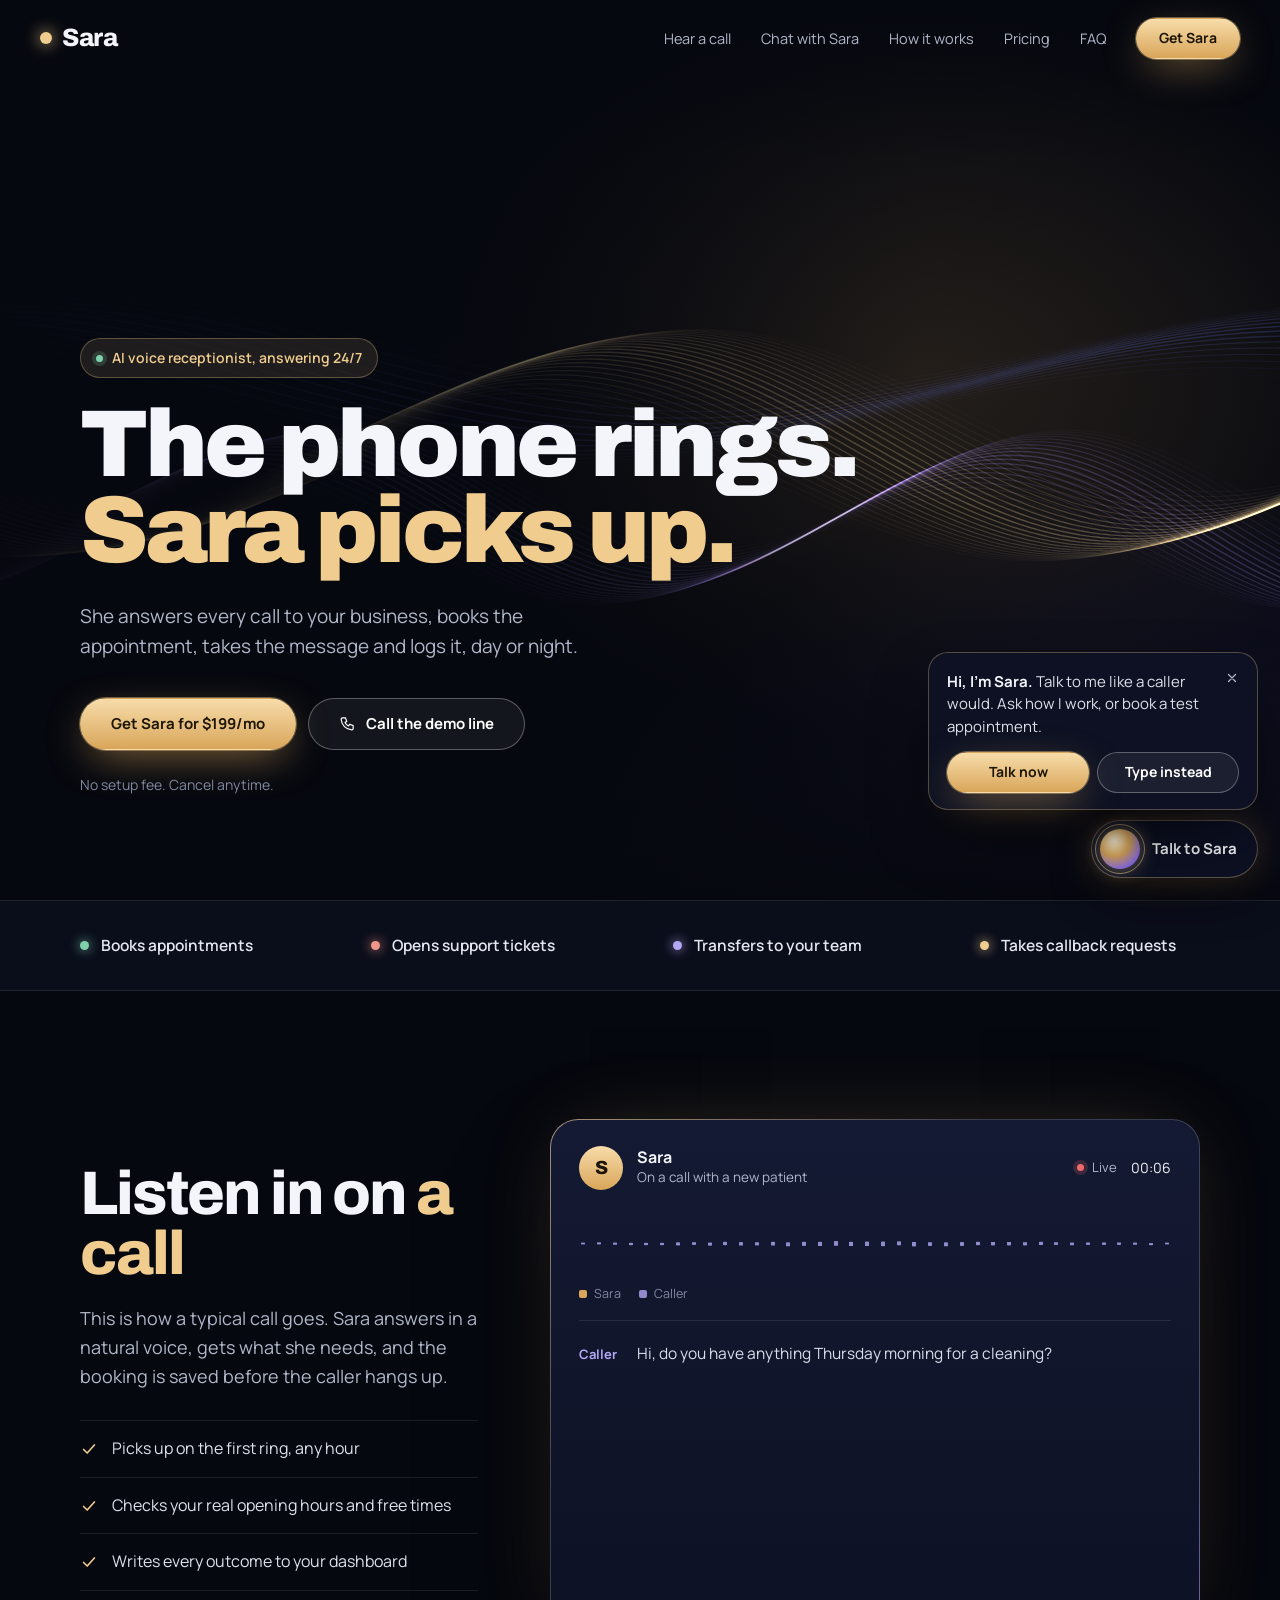
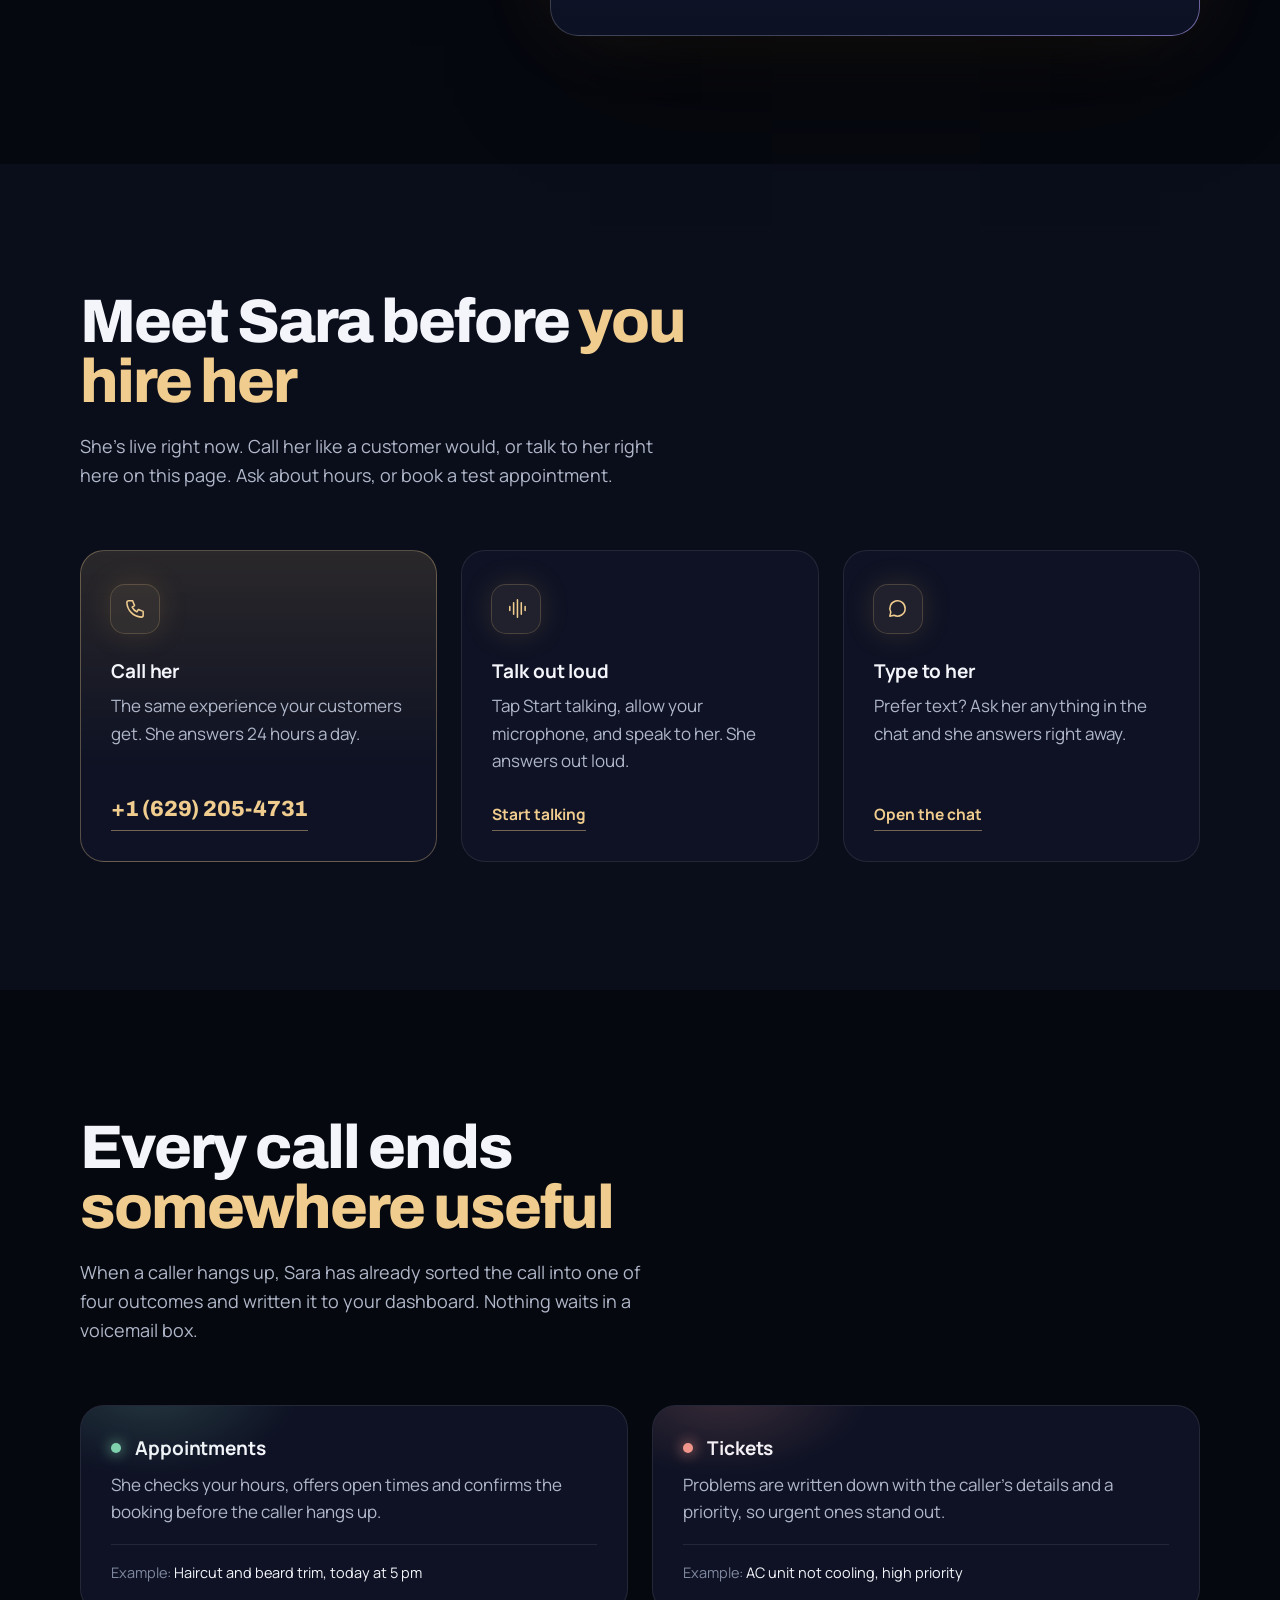
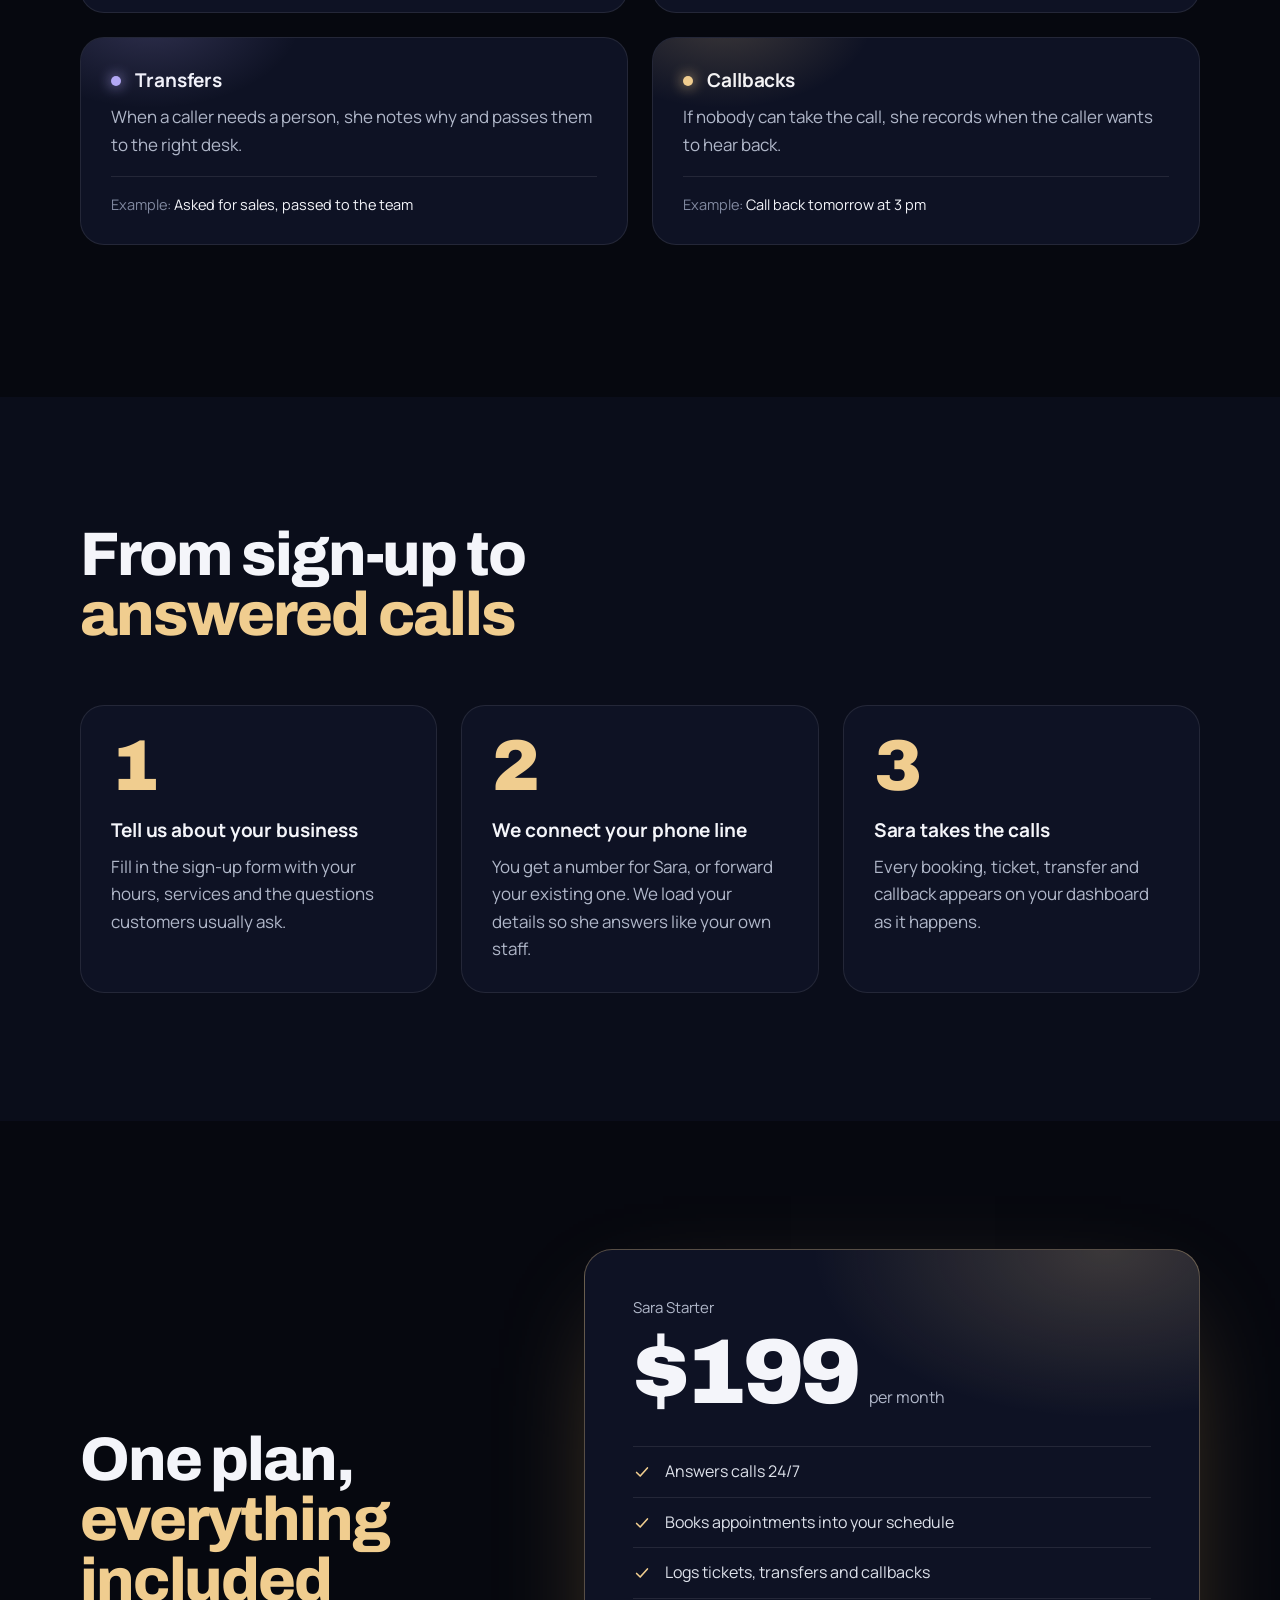
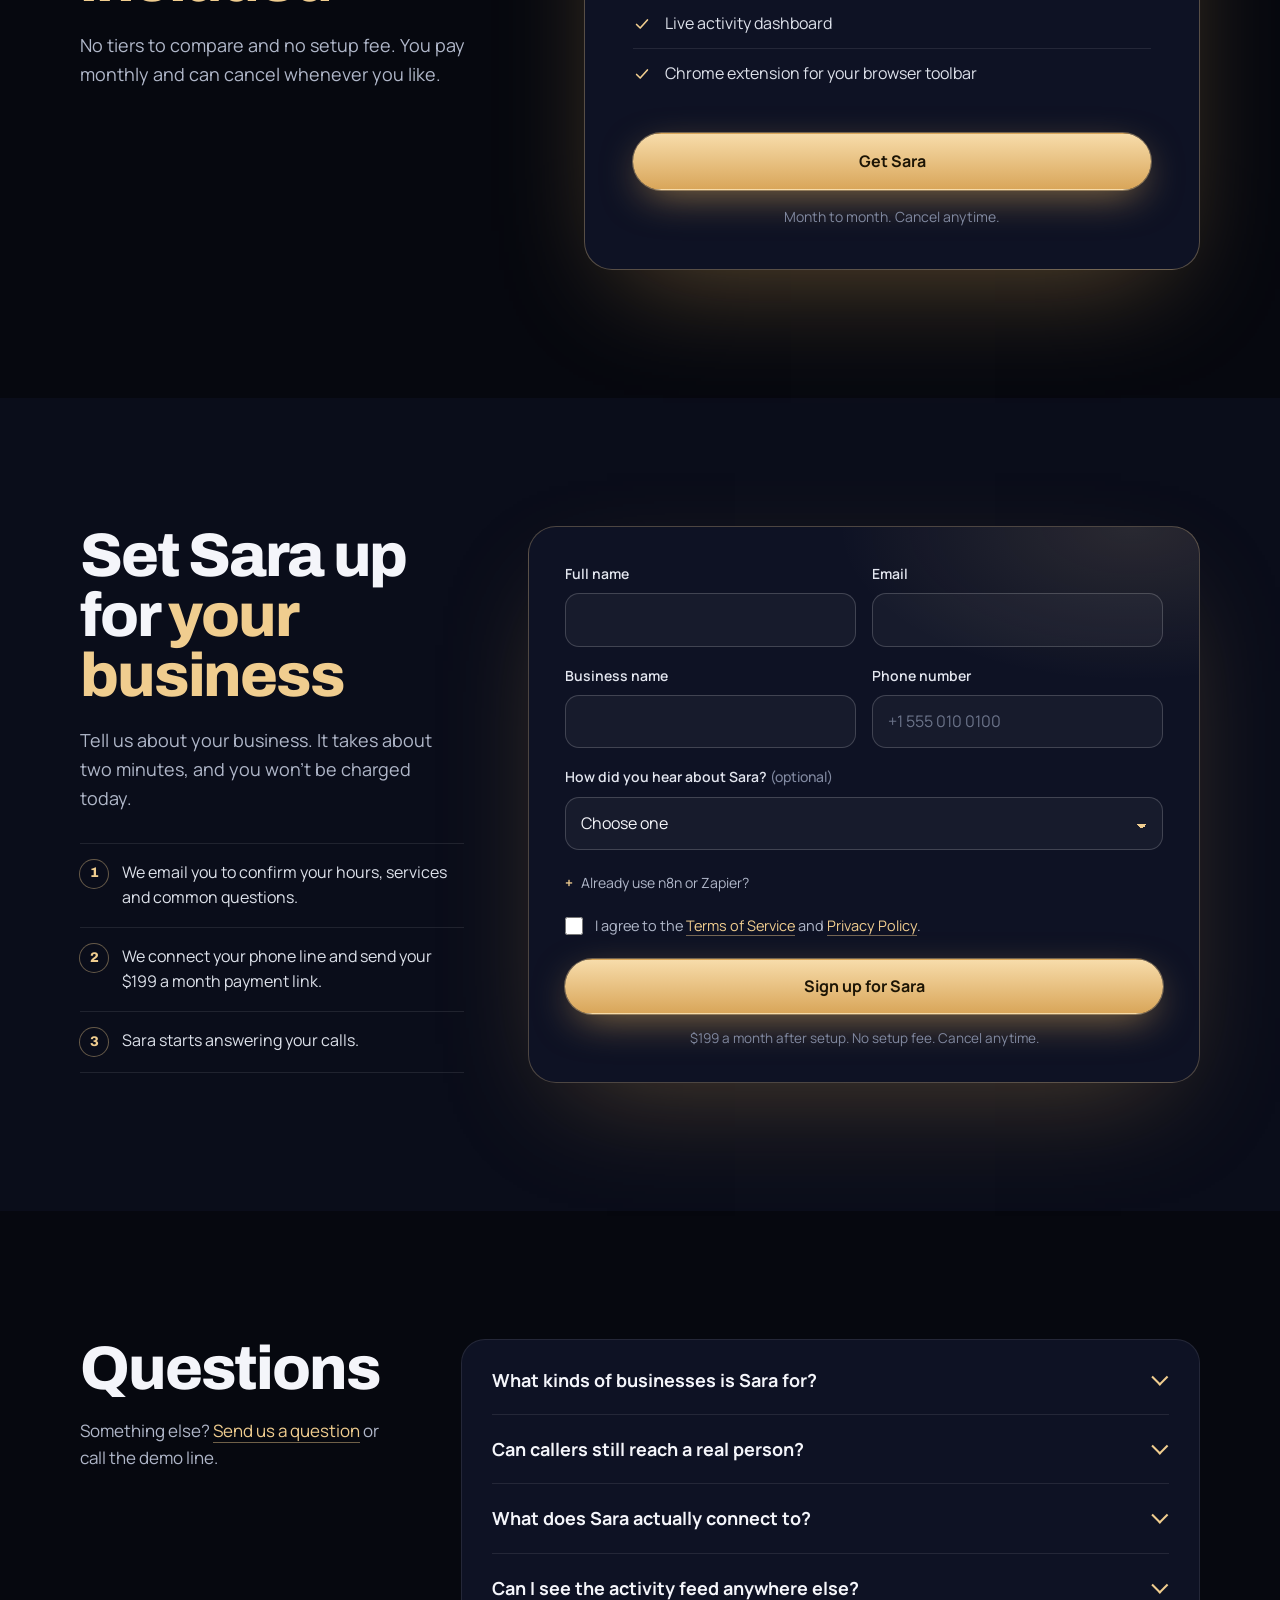
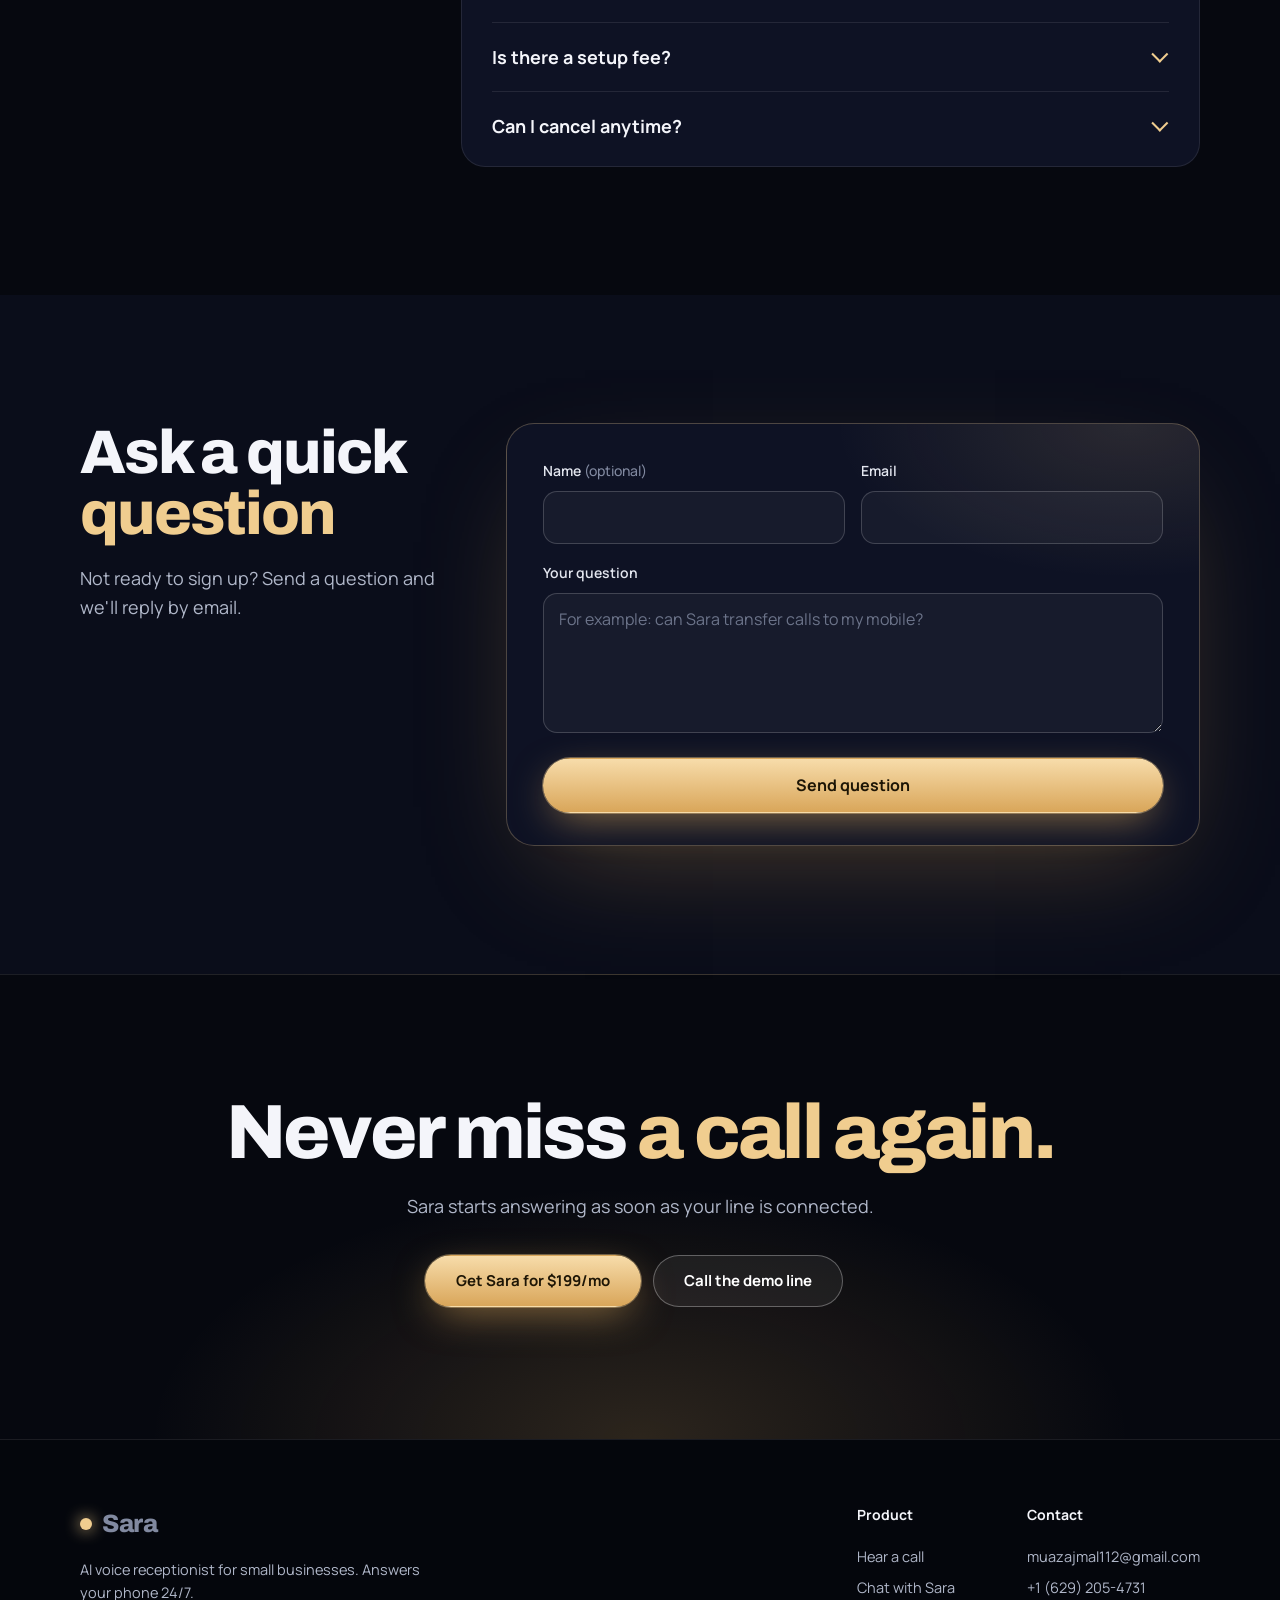
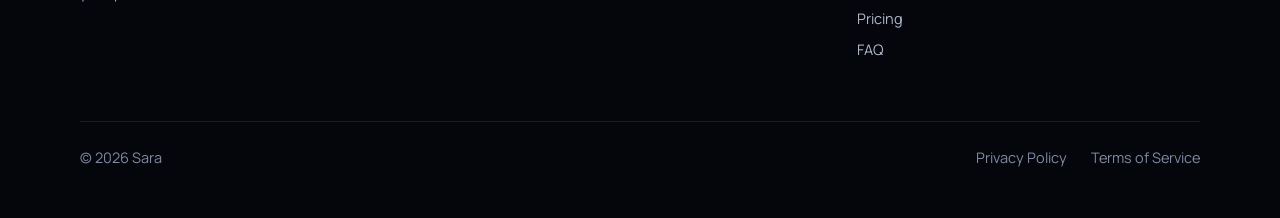
==== commit 354a1204: "Launch polish: LinkedIn link preview, ribbons hero, phone greeting timing - Share image and Open Gra" ====
--- a/index.html
+++ b/index.html
@@ -7,9 +7,19 @@
 <meta name="description" content="Sara answers your business phone 24/7, books appointments, opens tickets, routes transfers and takes callback requests. $199 a month, no setup fee.">
 <link rel="icon" href="data:image/svg+xml,%3Csvg xmlns='http://www.w3.org/2000/svg' viewBox='0 0 32 32'%3E%3Crect width='32' height='32' rx='8' fill='%2306080f'/%3E%3Ccircle cx='16' cy='16' r='6' fill='%23f0cd8f'/%3E%3C/svg%3E">
 <meta property="og:title" content="Sara — AI receptionist for small businesses">
-<meta property="og:description" content="Sara answers your business phone 24/7, books appointments, opens tickets, routes transfers and takes callback requests.">
+<meta property="og:description" content="Sara answers your business phone 24/7, books appointments, opens tickets, routes transfers and takes callback requests. Talk to her live on the site.">
 <meta property="og:type" content="website">
+<meta property="og:site_name" content="Sara">
+<meta property="og:url" content="https://voice-receptionist-puce.vercel.app/">
+<meta property="og:image" content="https://voice-receptionist-puce.vercel.app/og-image.jpg">
+<meta property="og:image:width" content="1200">
+<meta property="og:image:height" content="627">
+<meta property="og:image:alt" content="Sara, AI voice receptionist: The phone rings. Sara picks up.">
+<link rel="canonical" href="https://voice-receptionist-puce.vercel.app/">
 <meta name="twitter:card" content="summary_large_image">
+<meta name="twitter:title" content="Sara — AI receptionist for small businesses">
+<meta name="twitter:description" content="Answers every call 24/7, books the appointment and logs it. Talk to her live on the site.">
+<meta name="twitter:image" content="https://voice-receptionist-puce.vercel.app/og-image.jpg">
 <meta name="theme-color" content="#06080f">
 <link rel="preconnect" href="https://fonts.googleapis.com">
 <link rel="preconnect" href="https://fonts.gstatic.com" crossorigin>
@@ -680,9 +690,8 @@
 
 <header class="hero" id="hero">
   <div class="hero-media" aria-hidden="true">
-    <video class="hero-video" id="hero-video" autoplay muted loop playsinline preload="auto">
-      <source src="sara-hero.mp4" type="video/mp4">
-    </video>
+    <!-- To use a video of Sara instead of the ribbons, add <source src="sara-hero.mp4" type="video/mp4"> inside this tag. -->
+    <video class="hero-video" id="hero-video" autoplay muted loop playsinline preload="auto"></video>
     <canvas class="hero-ribbons" id="hero-ribbons"></canvas>
   </div>
   <div class="hero-shade" aria-hidden="true"></div>
@@ -1146,6 +1155,7 @@
     window.addEventListener('resize', function () { resize(); draw(last / 1000 || 8); });
   }
 
+  if (!source) { startRibbons(); return; }   // no video file added: the ribbons are the hero
   if (reduce) { try { video.pause(); video.removeAttribute('autoplay'); } catch (e) {} }
   source.addEventListener('error', startRibbons);
   video.addEventListener('error', startRibbons);
@@ -1589,7 +1599,19 @@
   ['nav-chat-link', 'nav-chat-link-mobile', 'footer-chat-link', 'meet-chat'].forEach(function (id) { wire(id, 'chat'); });
   wire('meet-voice', 'voice');
 
-  if (!store('sara-greeted')) setTimeout(function () { if (panel.hidden) greet.hidden = false; }, 2500);
+  function showGreet() { if (panel.hidden && !store('sara-greeted')) greet.hidden = false; }
+  if (!store('sara-greeted')) {
+    var heroEl = $('hero');
+    if (window.matchMedia('(max-width: 680px)').matches && heroEl) {
+      // On phones the bubble would cover the hero buttons, so Sara says hi once the visitor scrolls past them.
+      var onScroll = function () {
+        if (window.scrollY > heroEl.offsetHeight * 0.7) { window.removeEventListener('scroll', onScroll); setTimeout(showGreet, 900); }
+      };
+      window.addEventListener('scroll', onScroll, { passive: true });
+    } else {
+      setTimeout(showGreet, 2500);
+    }
+  }
 })();
 </script>
 <script>
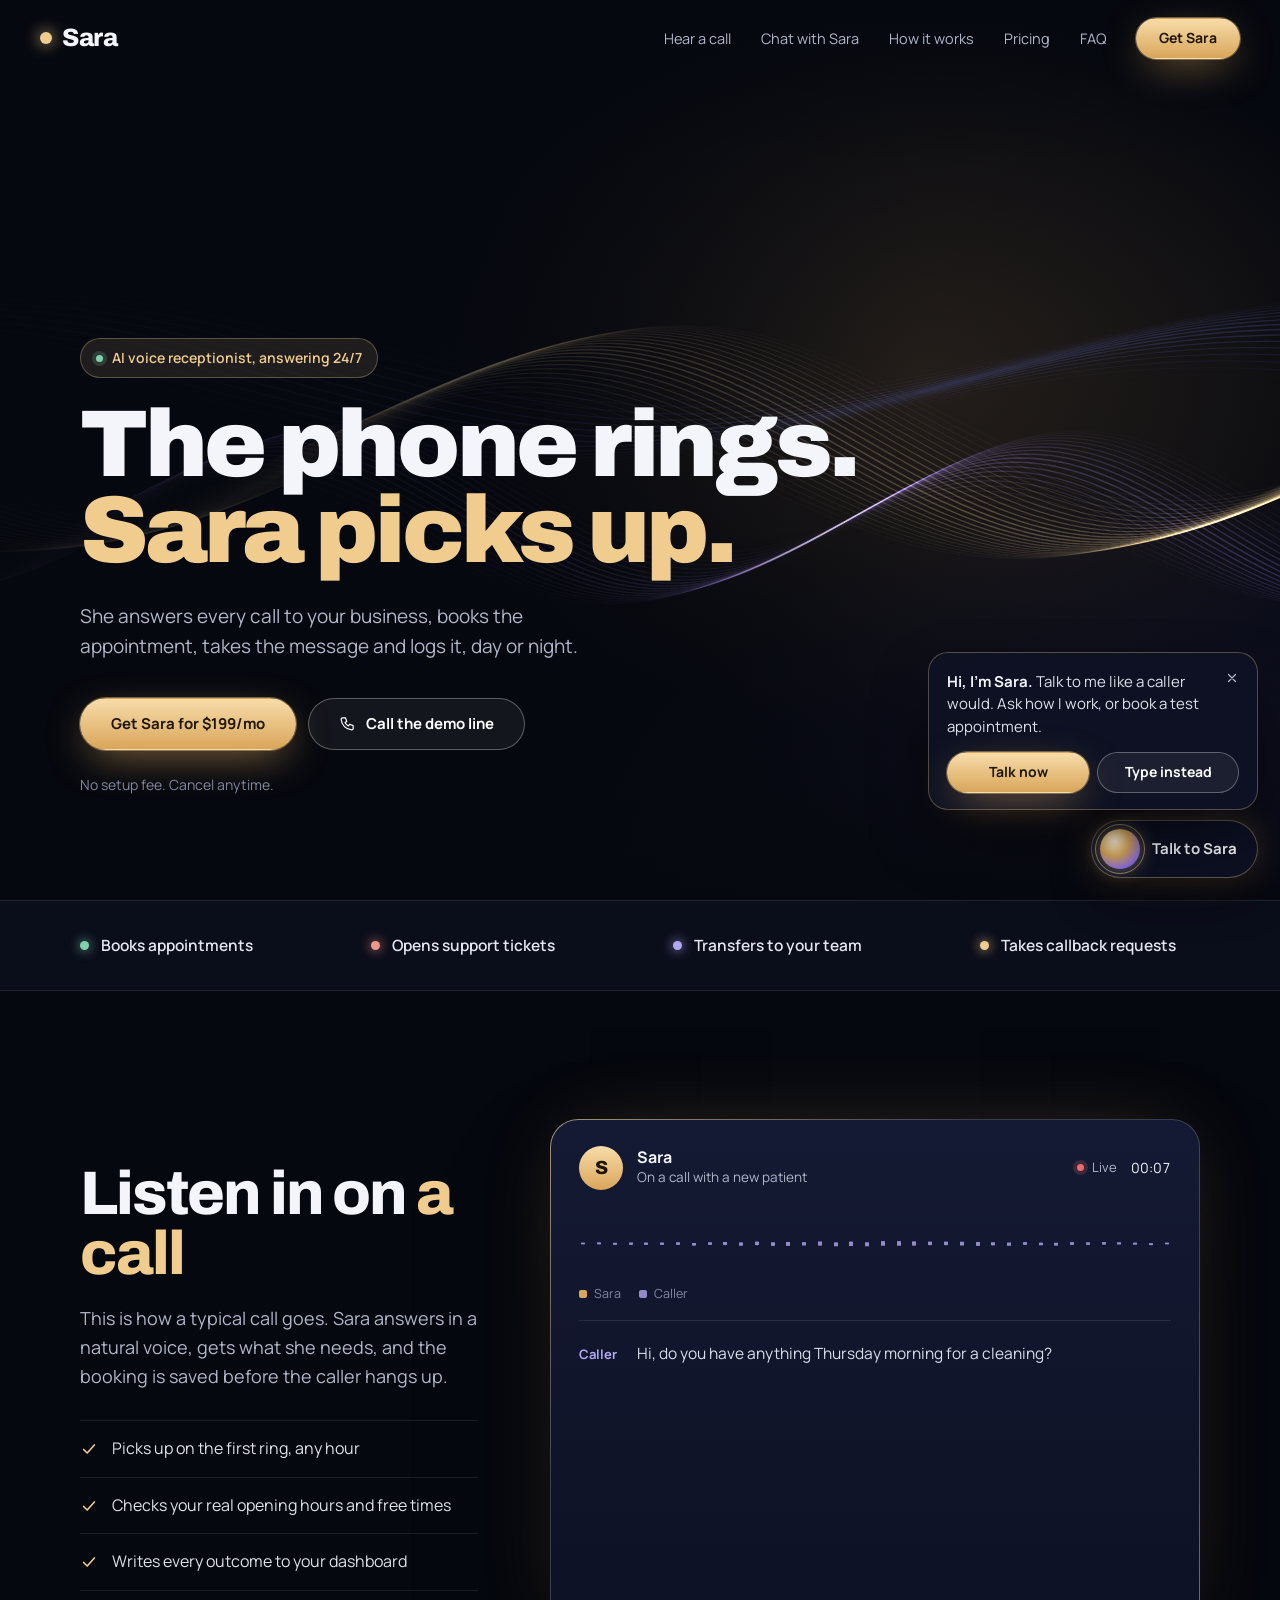
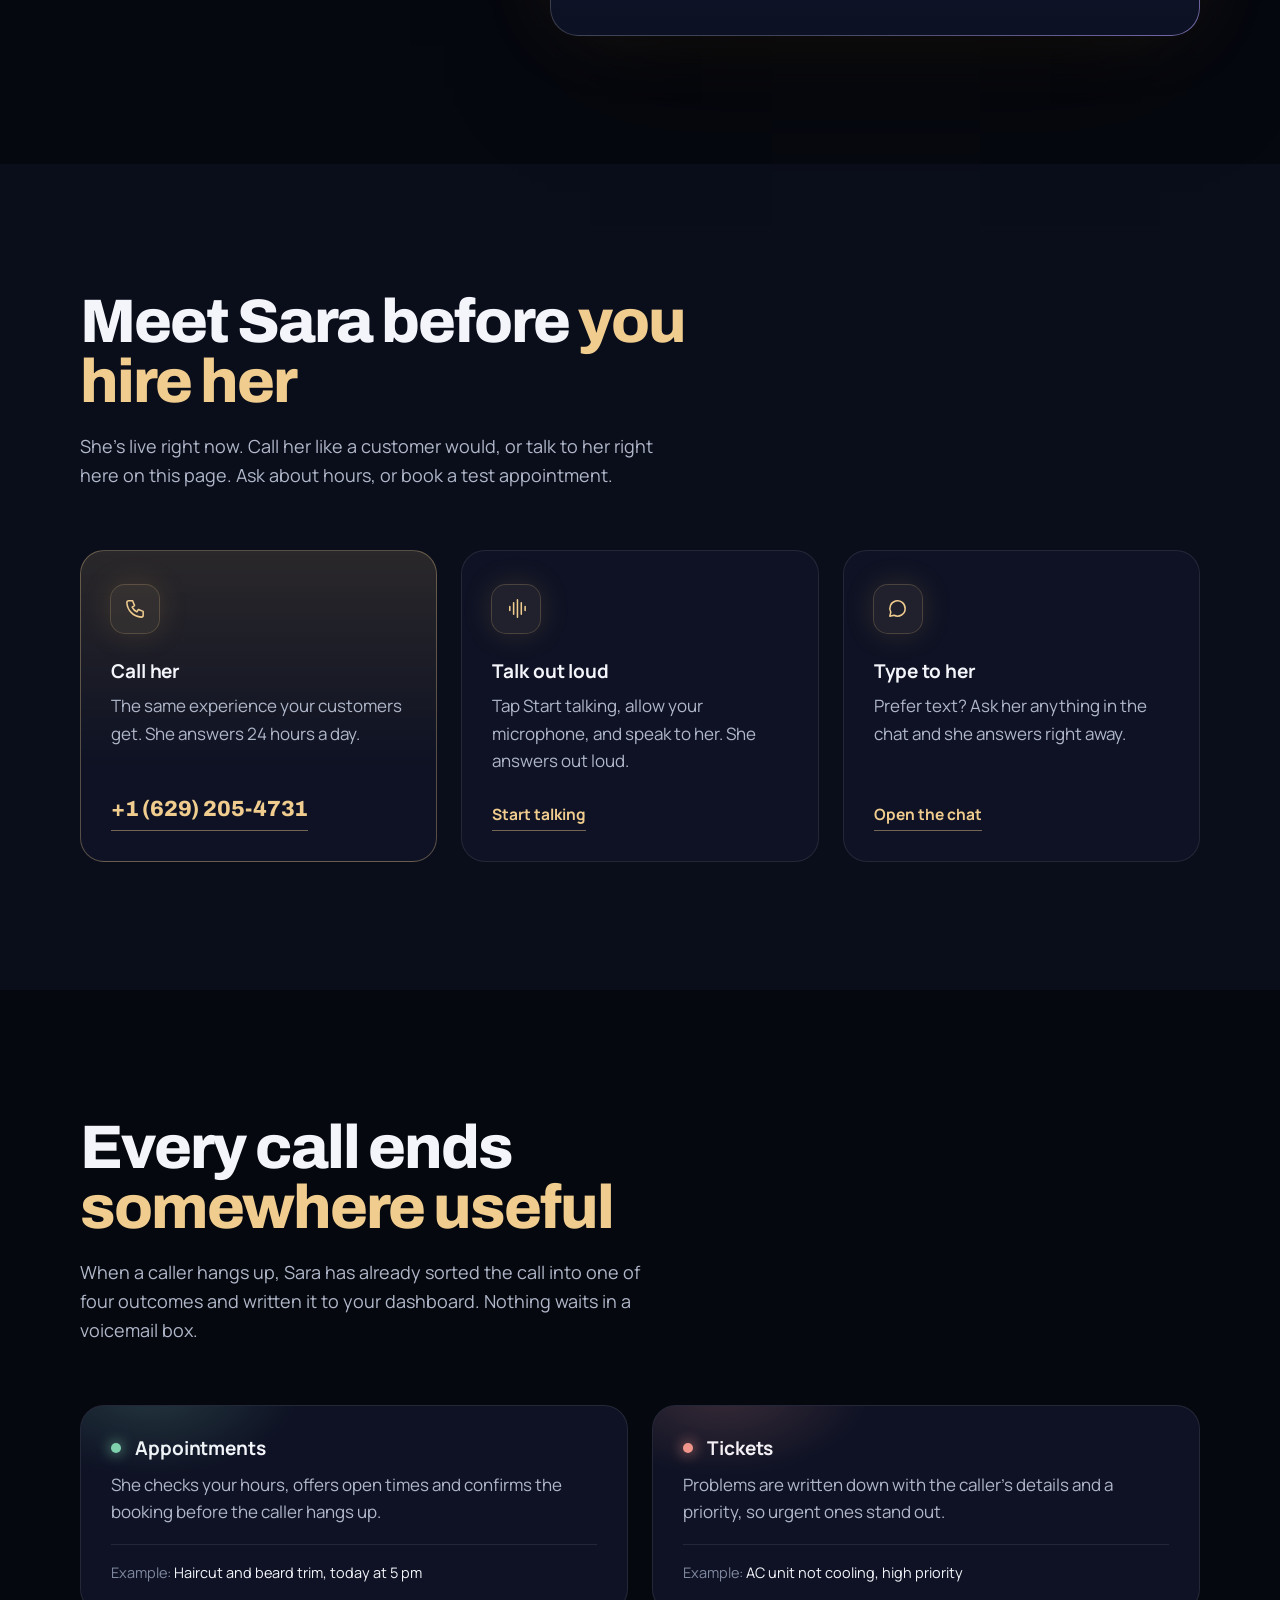
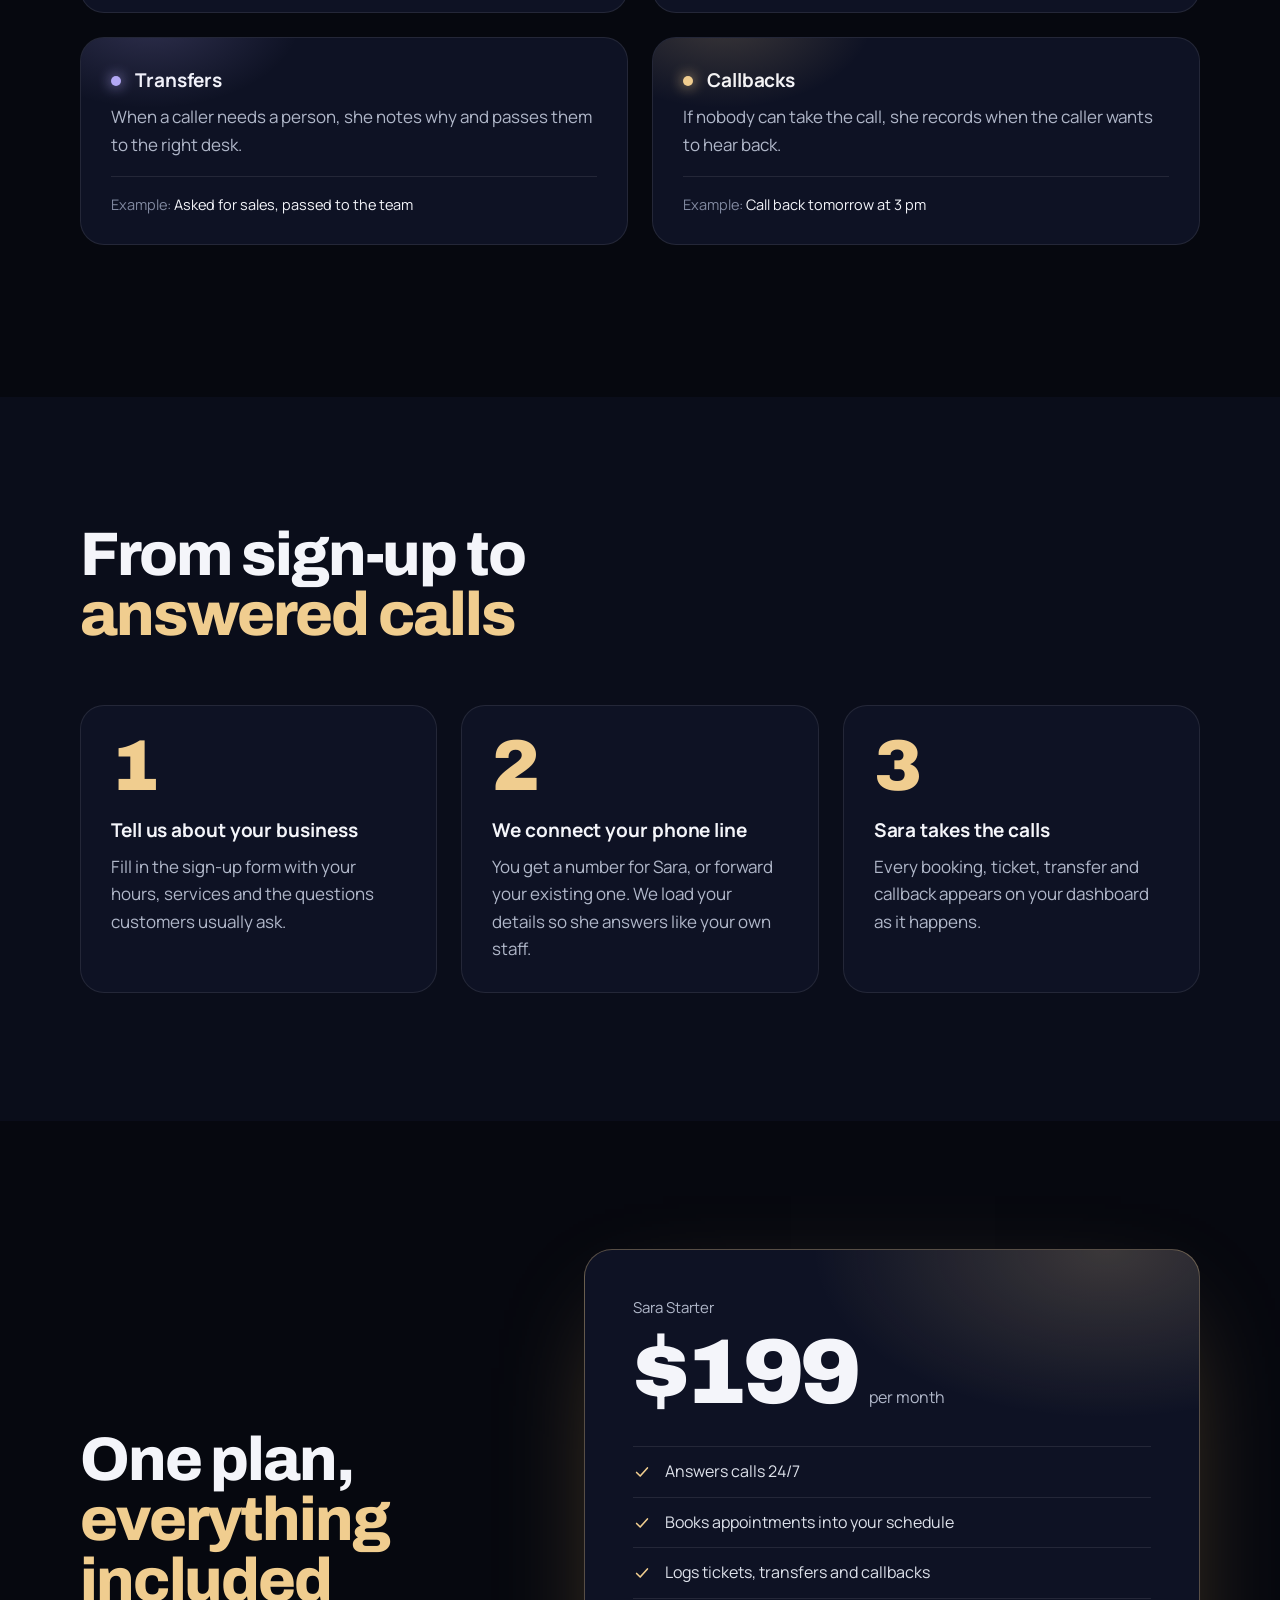
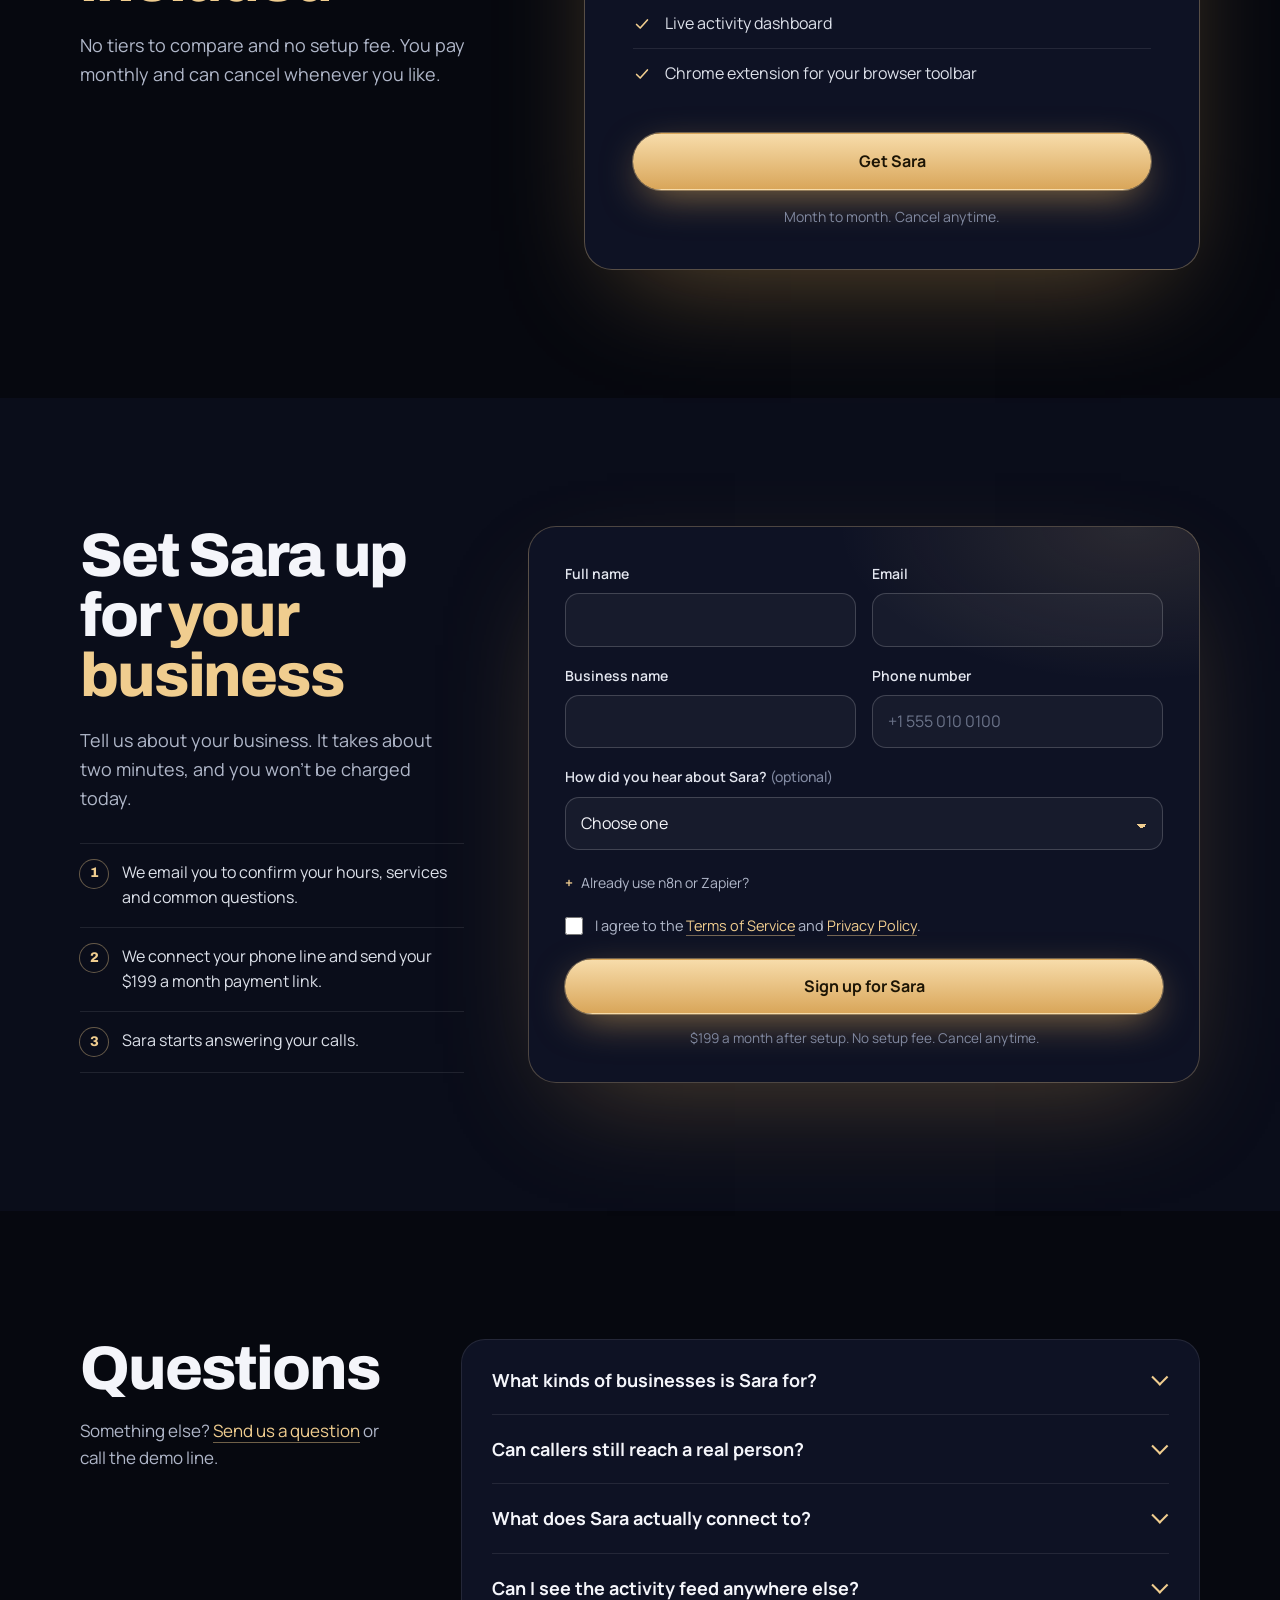
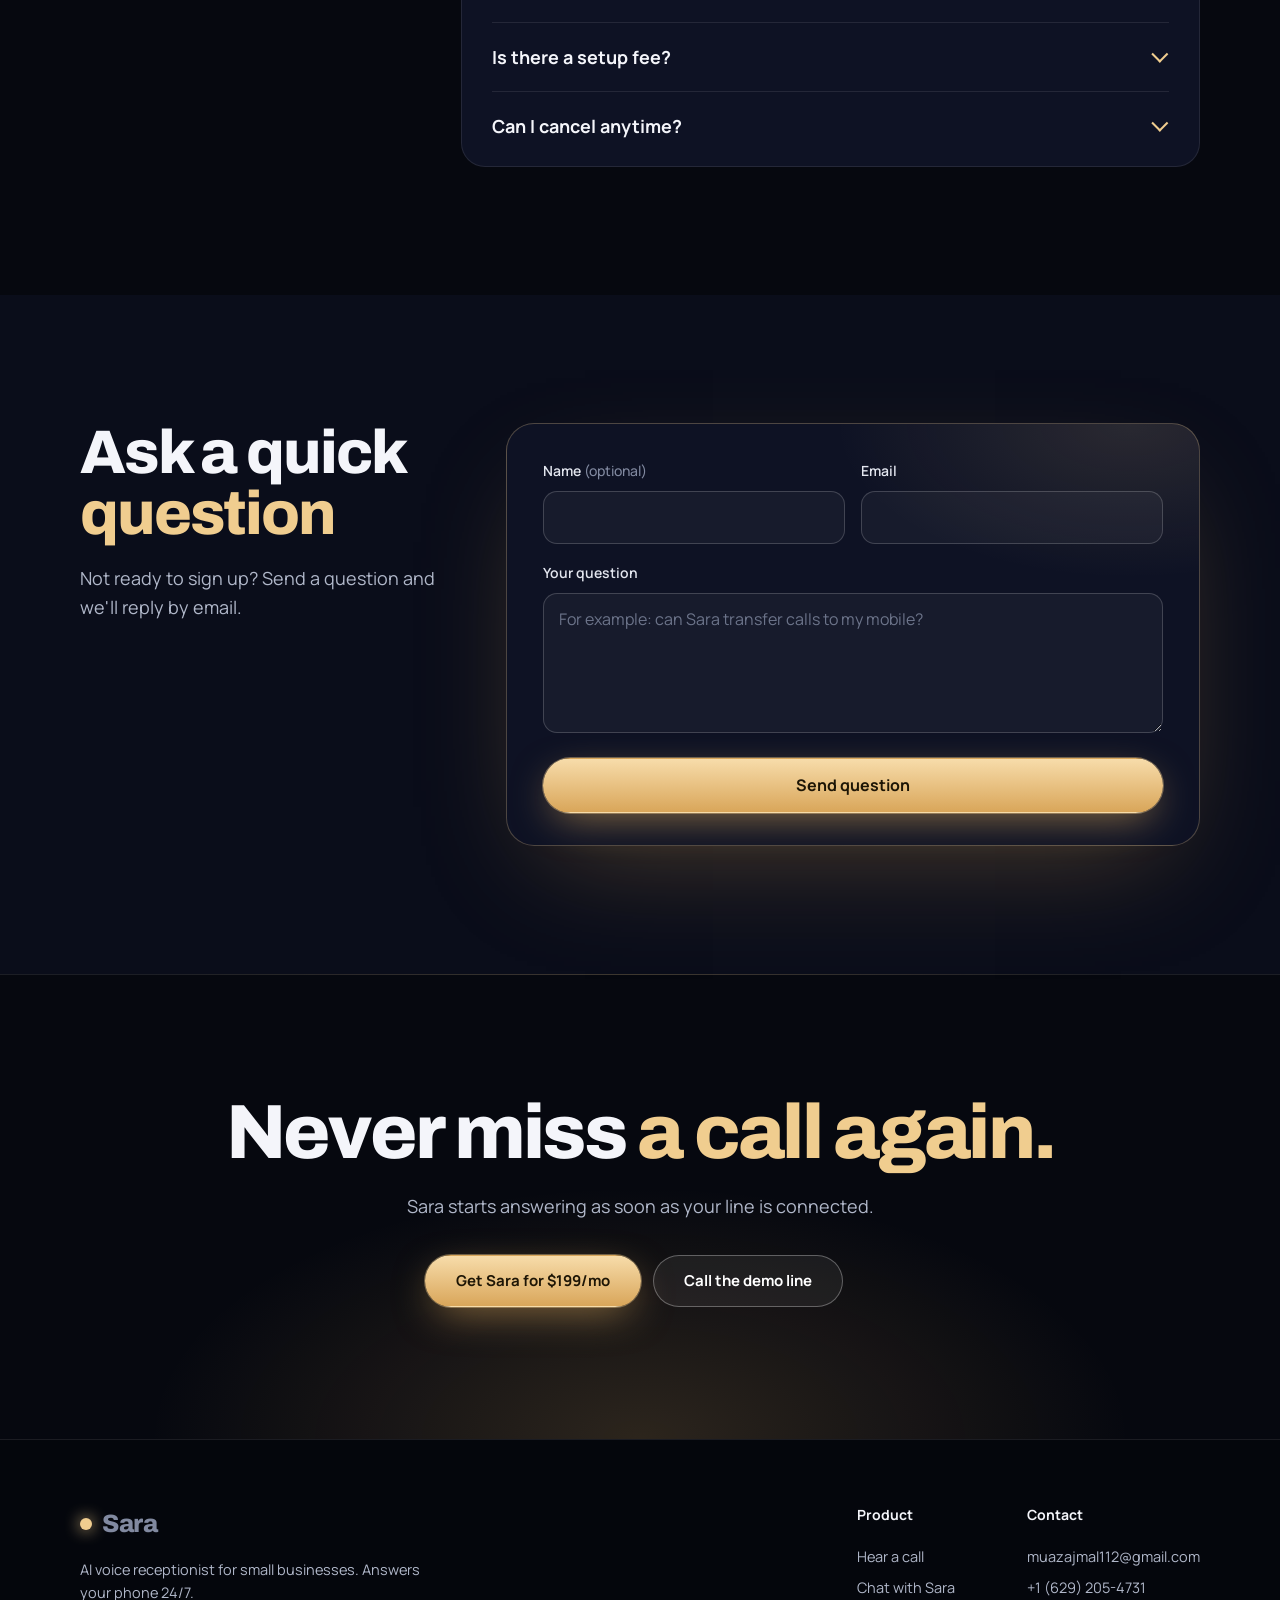
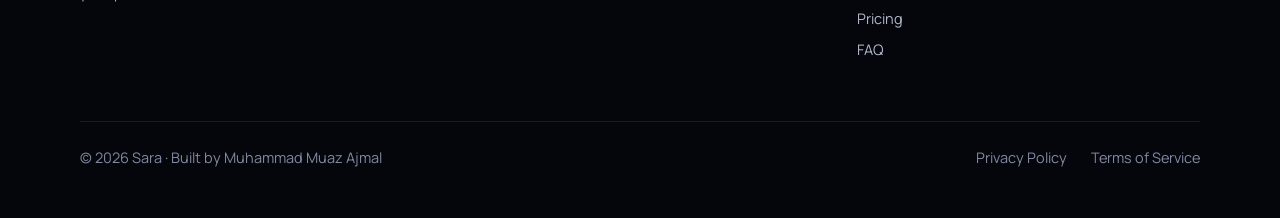
==== commit b1bad77b: "Add Muhammad Muaz Ajmal profile page, sitemap, robots and README Personal page with LinkedIn and Git" ====
--- a/index.html
+++ b/index.html
@@ -1018,7 +1018,7 @@
       </div>
     </div>
     <div class="footer-bottom">
-      <span>© 2026 Sara</span>
+      <span>© 2026 Sara · Built by <a href="muaz-ajmal.html">Muhammad Muaz Ajmal</a></span>
       <span><a href="privacy.html">Privacy Policy</a><a href="terms.html">Terms of Service</a></span>
     </div>
   </div>
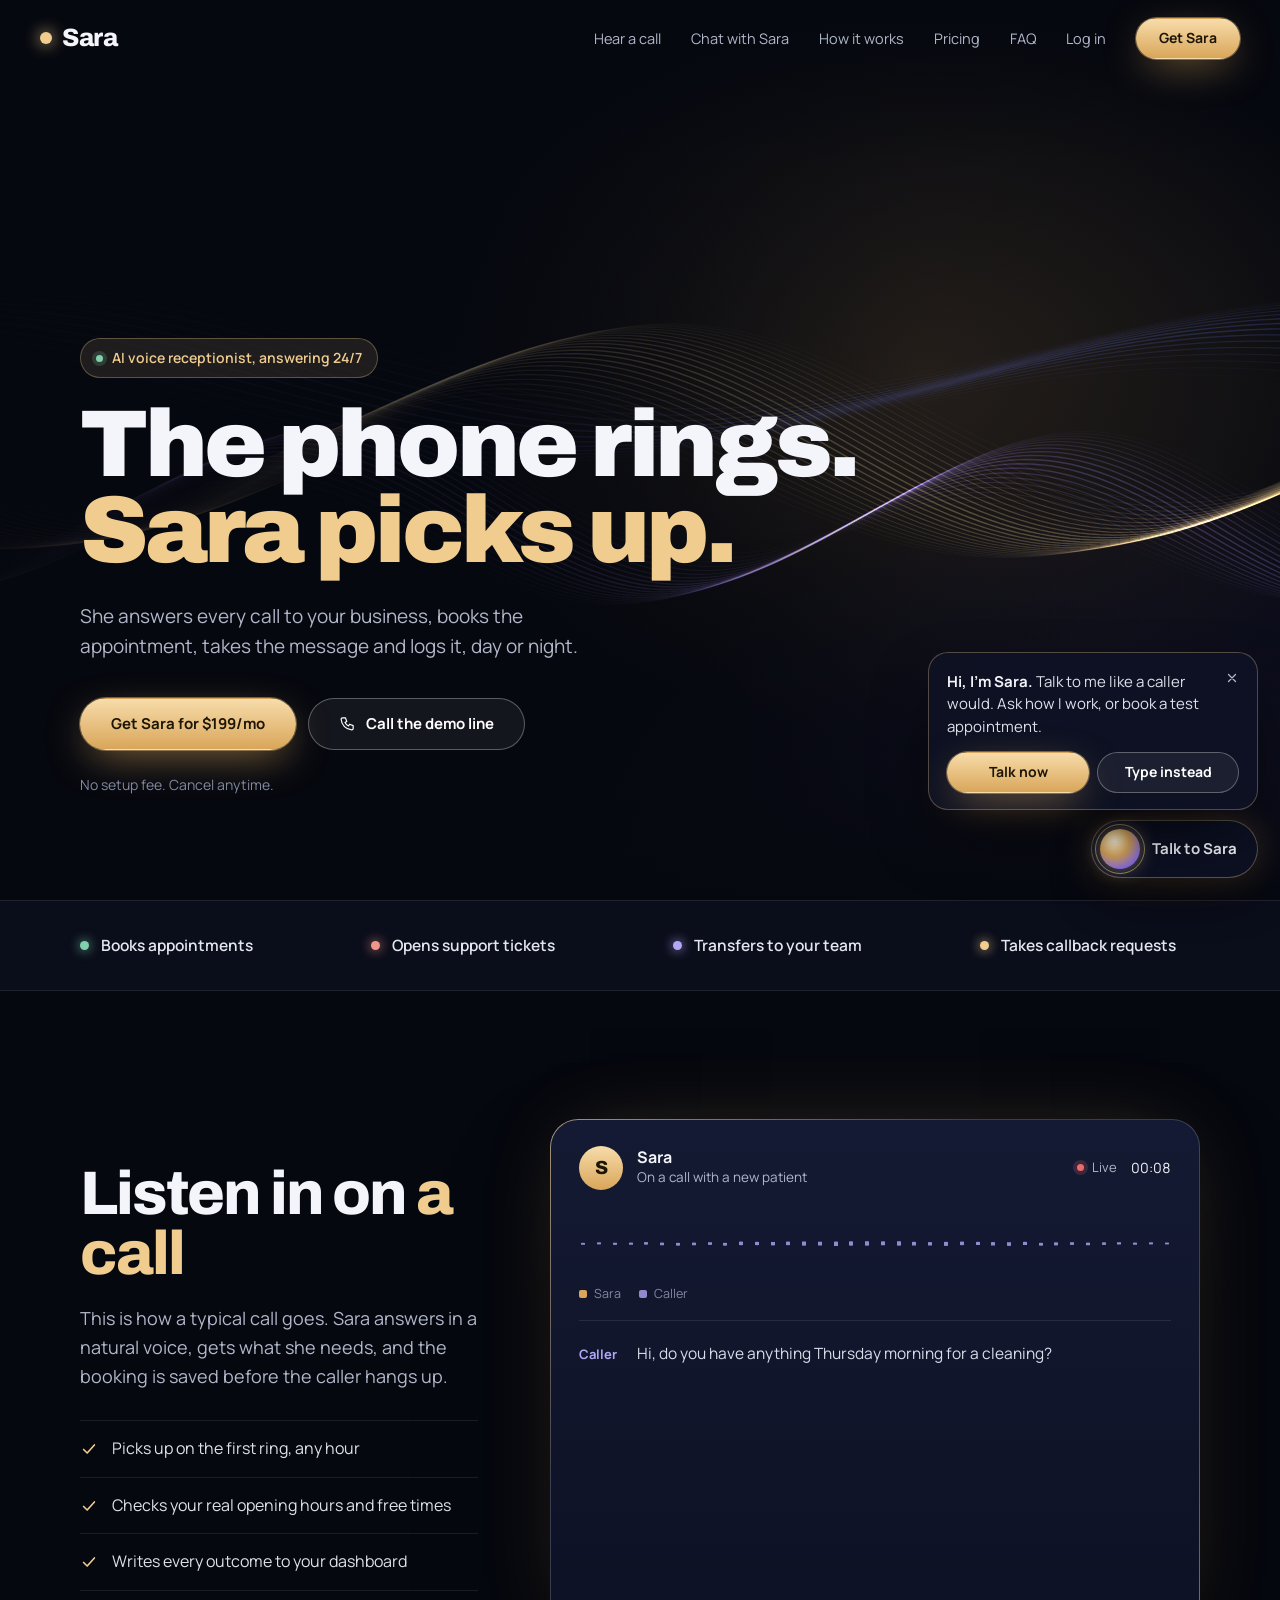
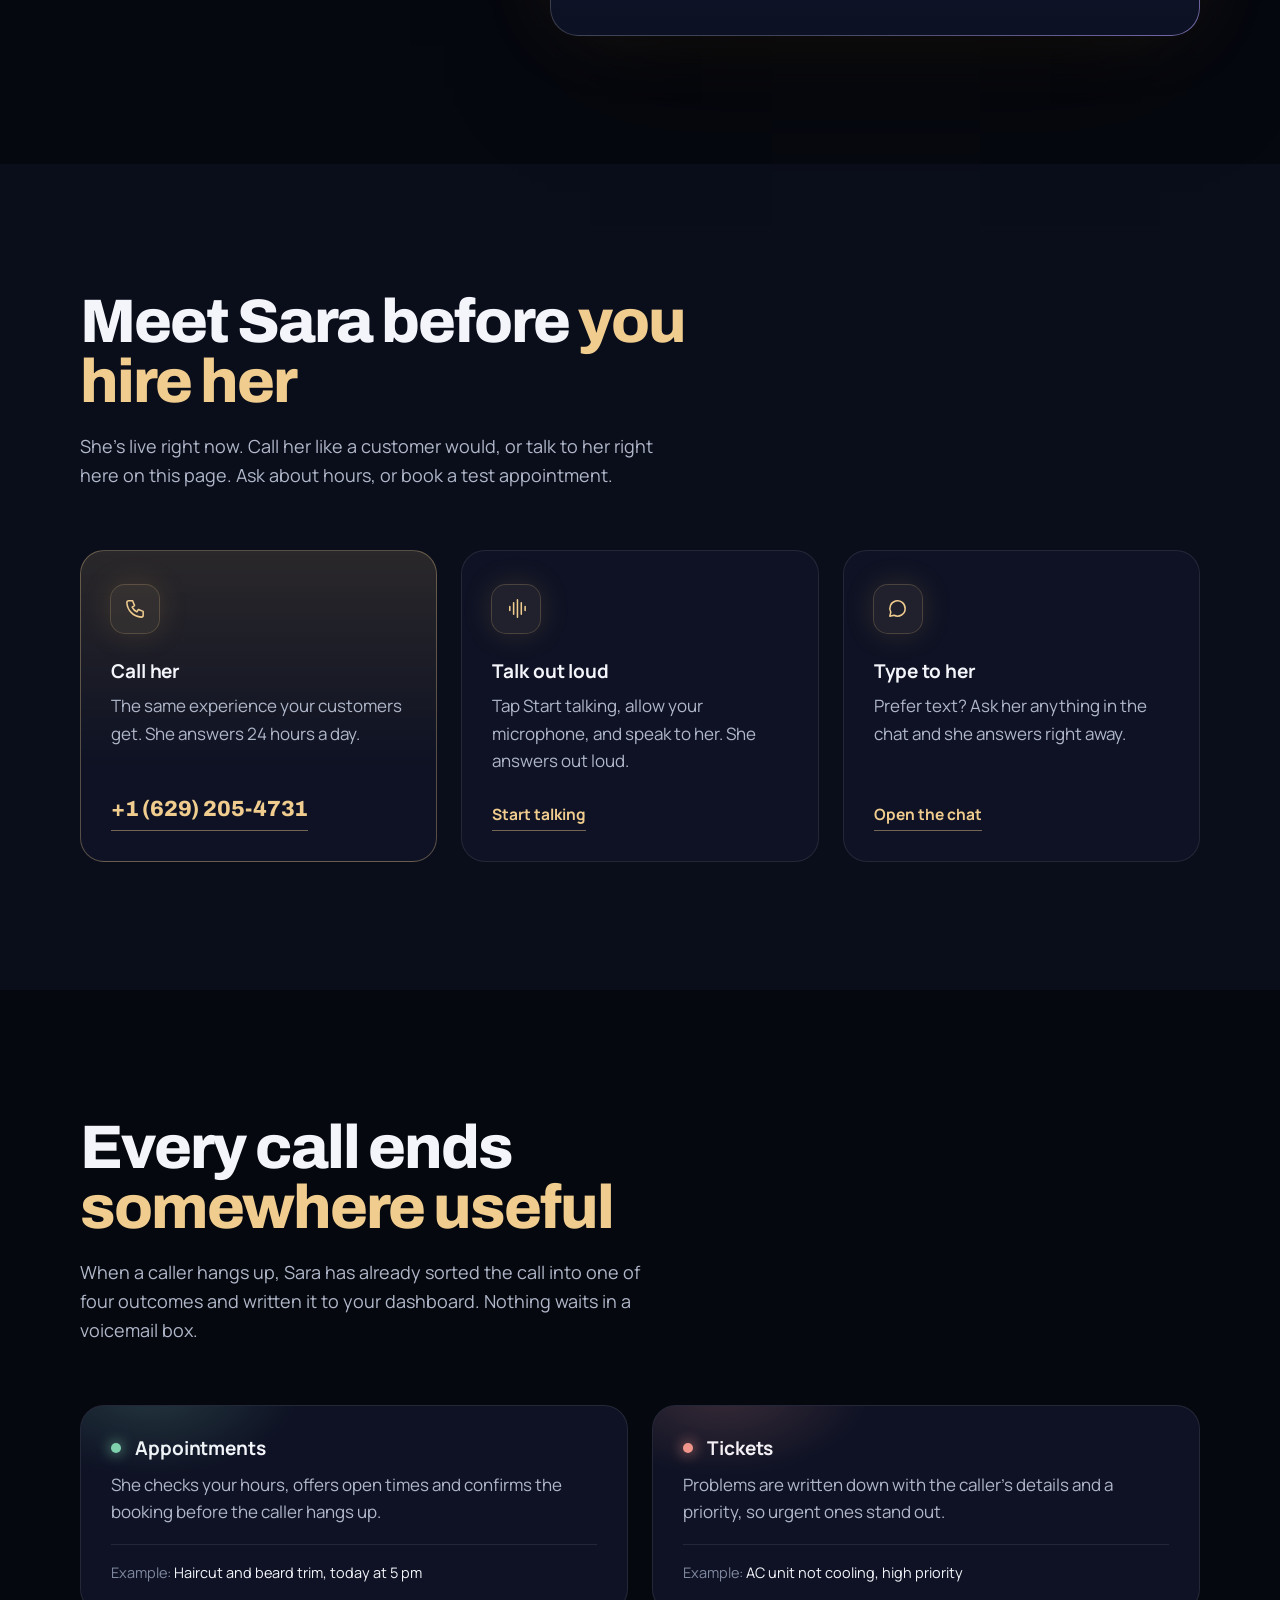
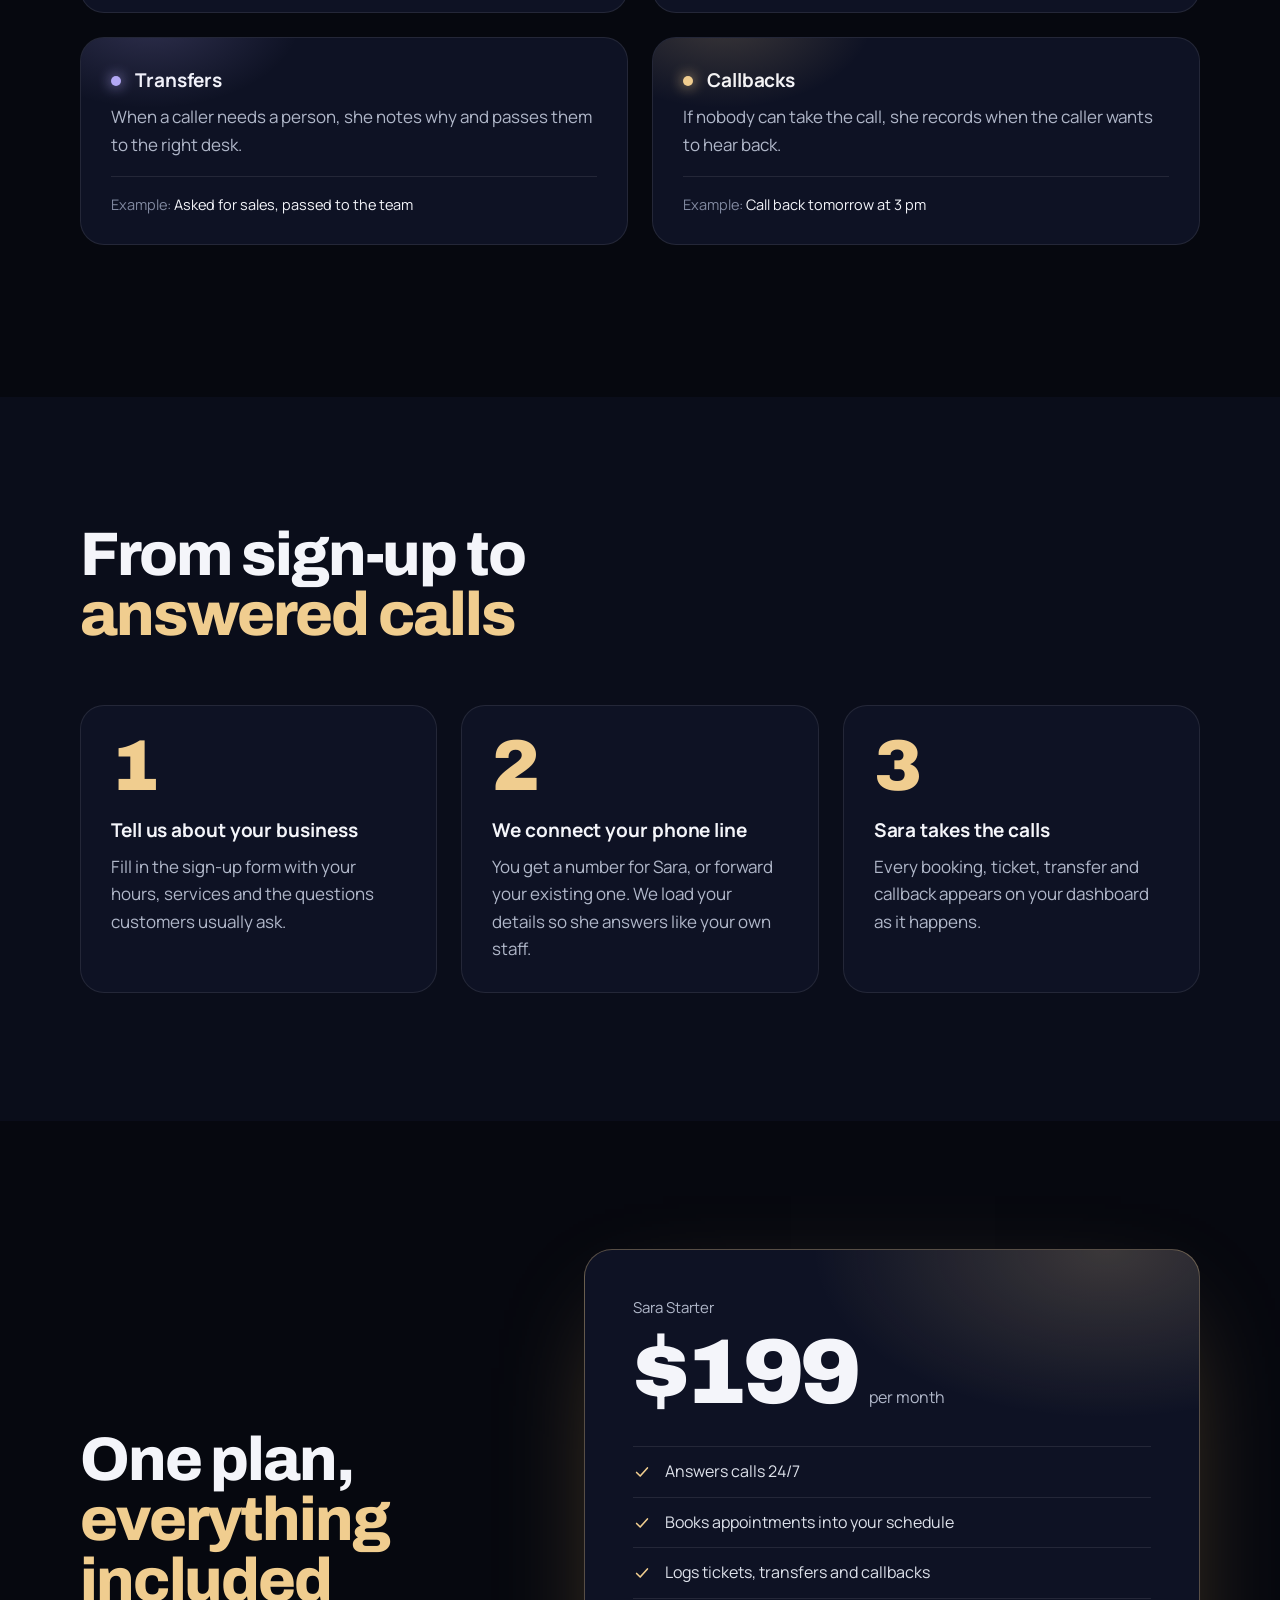
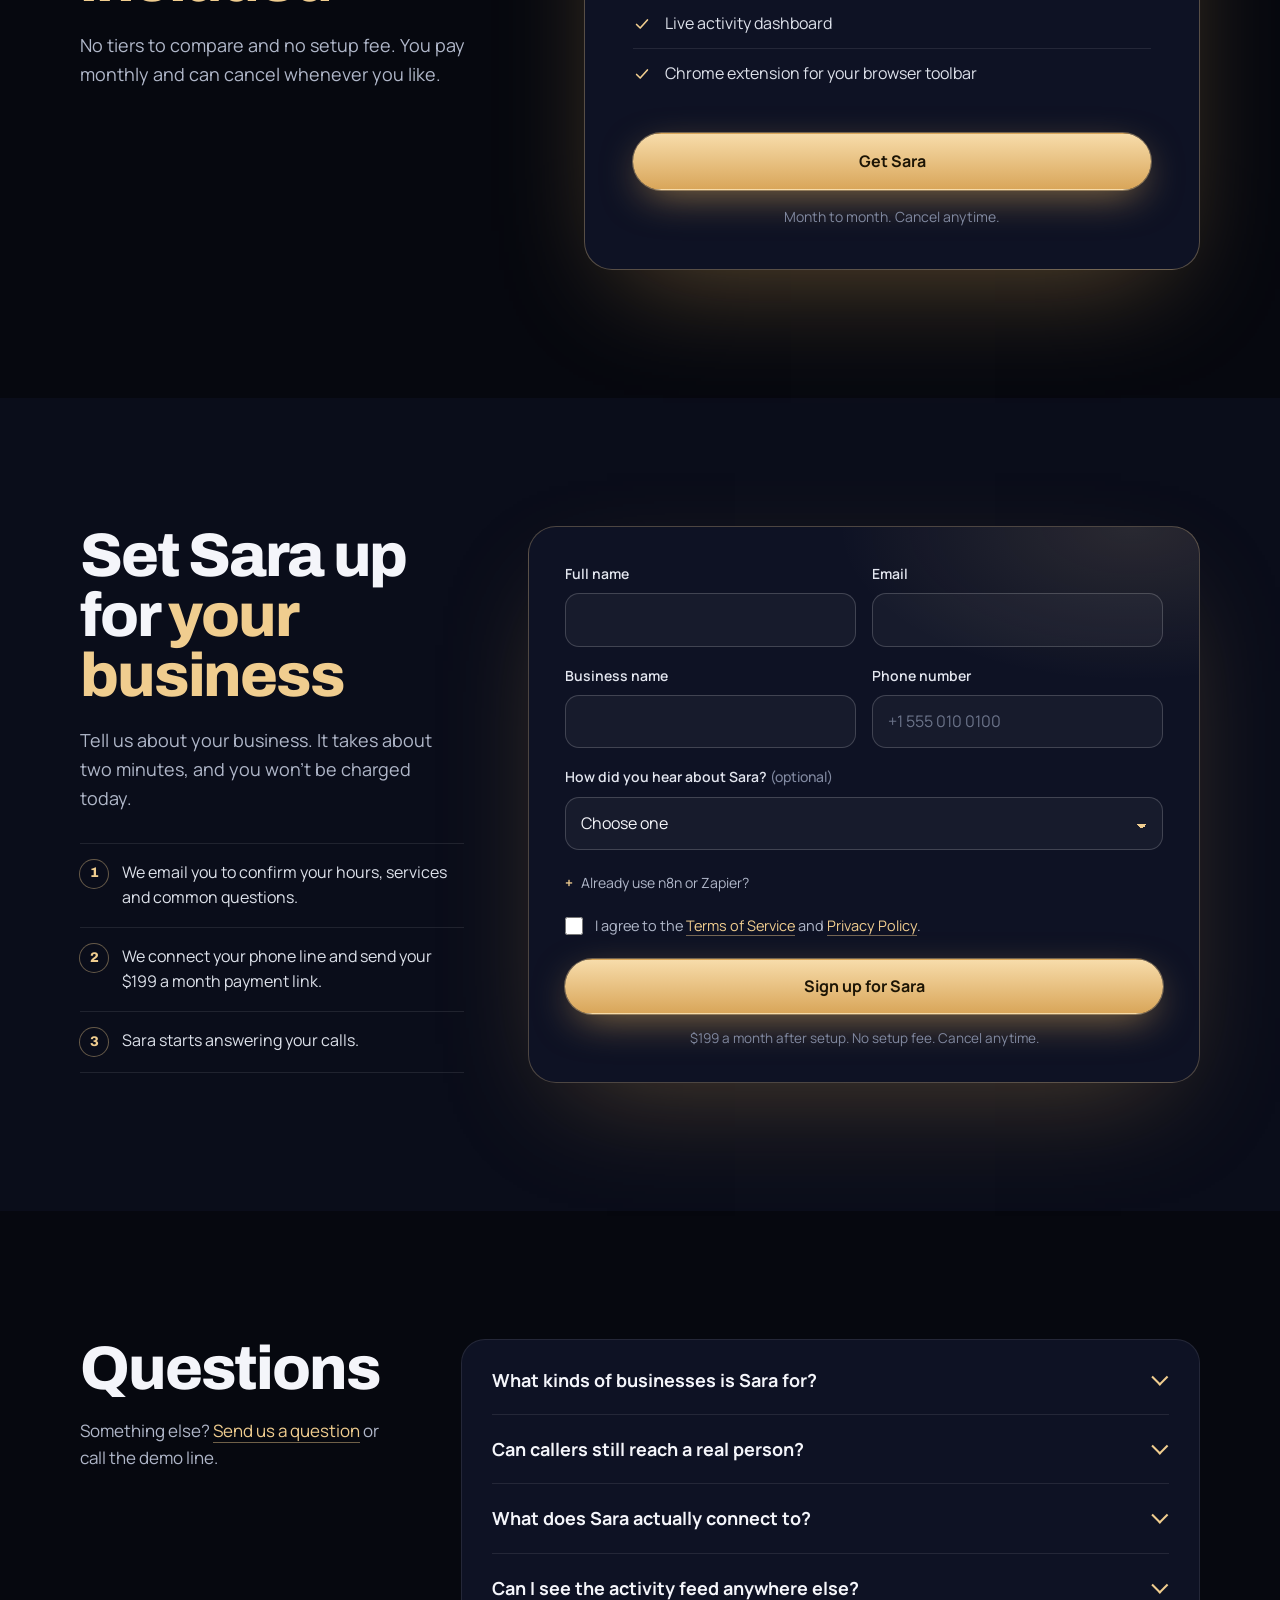
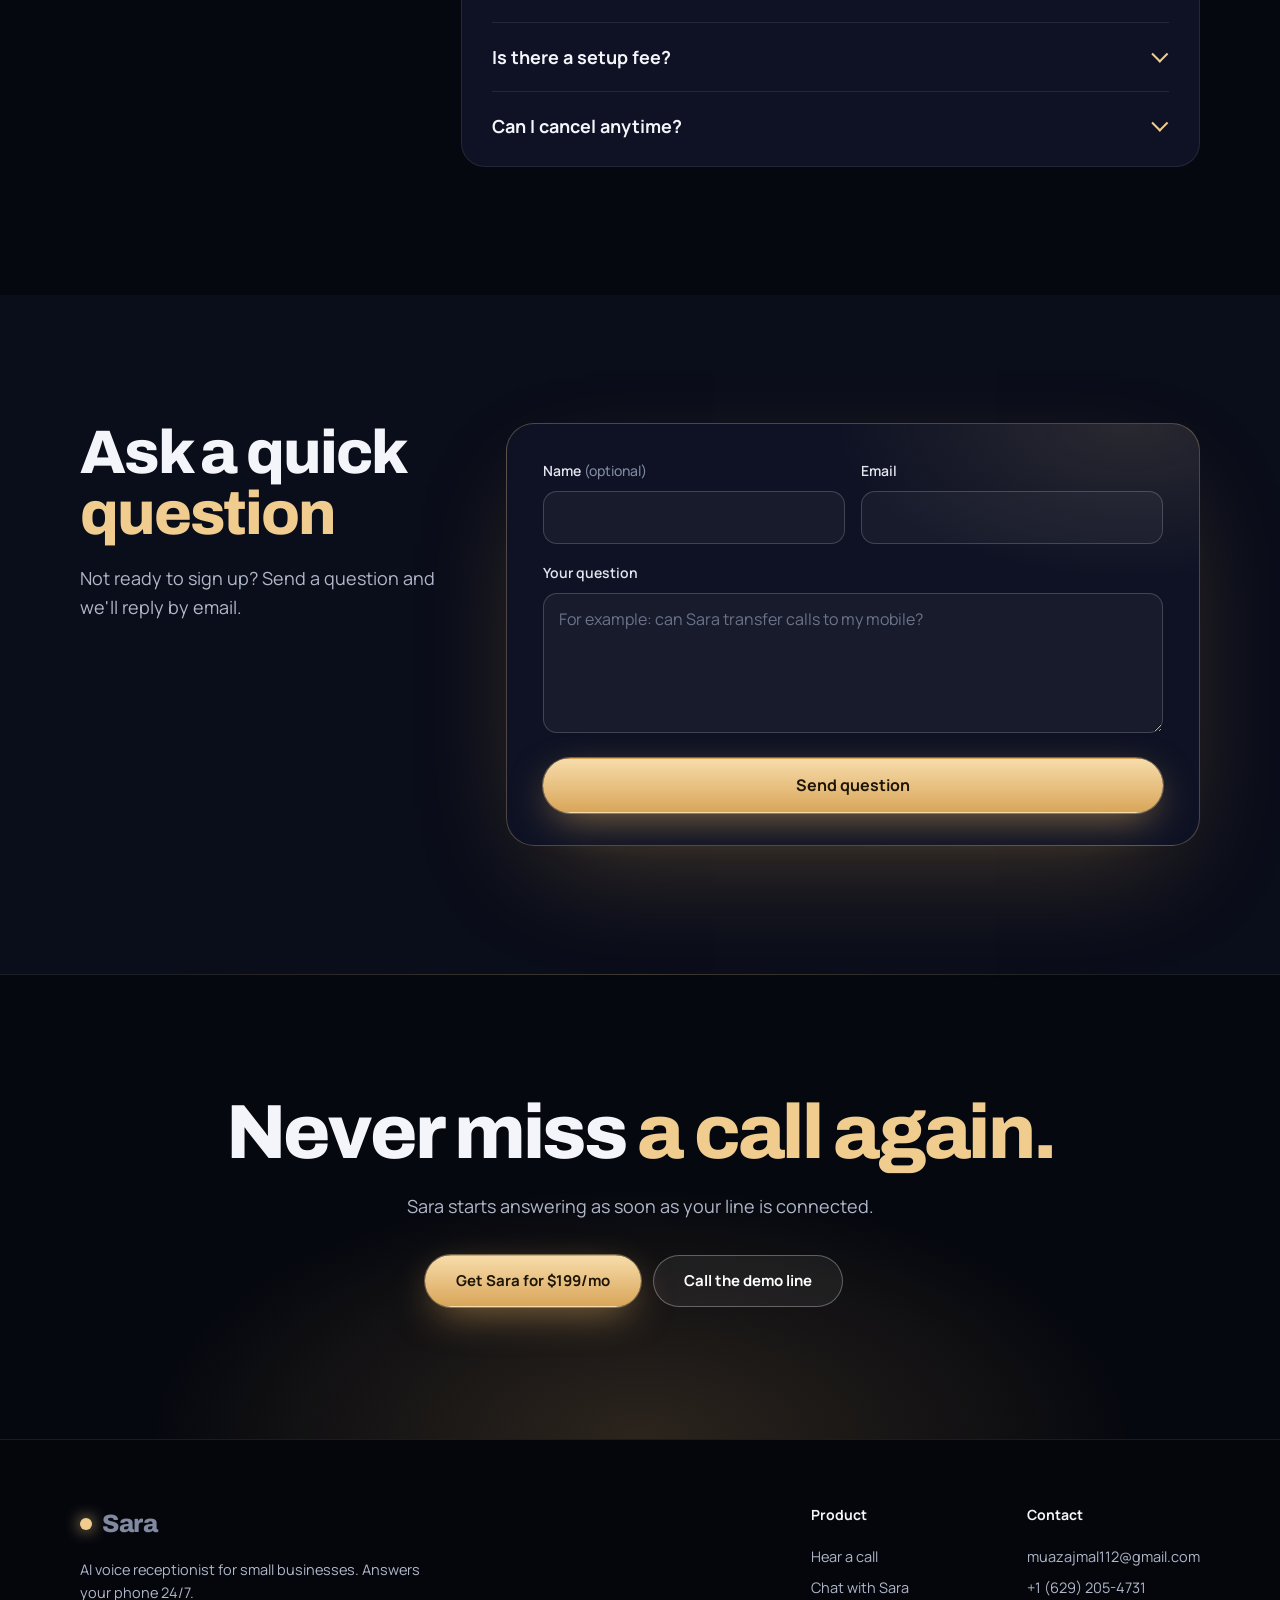
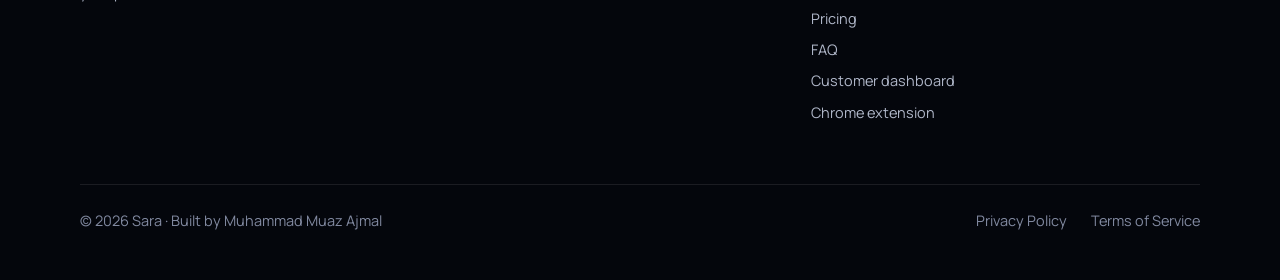
==== commit 90a57e16: "Customer dashboard and Chrome extension - dashboard.html: email-code sign-in, live feed of the busin" ====
--- a/index.html
+++ b/index.html
@@ -670,6 +670,7 @@
       <a href="#how">How it works</a>
       <a href="#pricing">Pricing</a>
       <a href="#faq">FAQ</a>
+      <a href="dashboard.html">Log in</a>
       <a href="#signup" class="btn btn-gold">Get Sara</a>
     </div>
     <button id="menu-toggle" class="menu-toggle" aria-label="Open menu" aria-expanded="false" aria-controls="mobile-menu">
@@ -682,6 +683,7 @@
     <a href="#how">How it works</a>
     <a href="#pricing">Pricing</a>
     <a href="#faq">FAQ</a>
+    <a href="dashboard.html">Log in to your dashboard</a>
     <a href="#signup" class="btn btn-gold">Get Sara</a>
   </div>
 </div>
@@ -1009,6 +1011,8 @@
           <a href="#" id="footer-chat-link">Chat with Sara</a>
           <a href="#pricing">Pricing</a>
           <a href="#faq">FAQ</a>
+          <a href="dashboard.html">Customer dashboard</a>
+          <a href="extension.html">Chrome extension</a>
         </div>
         <div class="footer-col">
           <h4>Contact</h4>
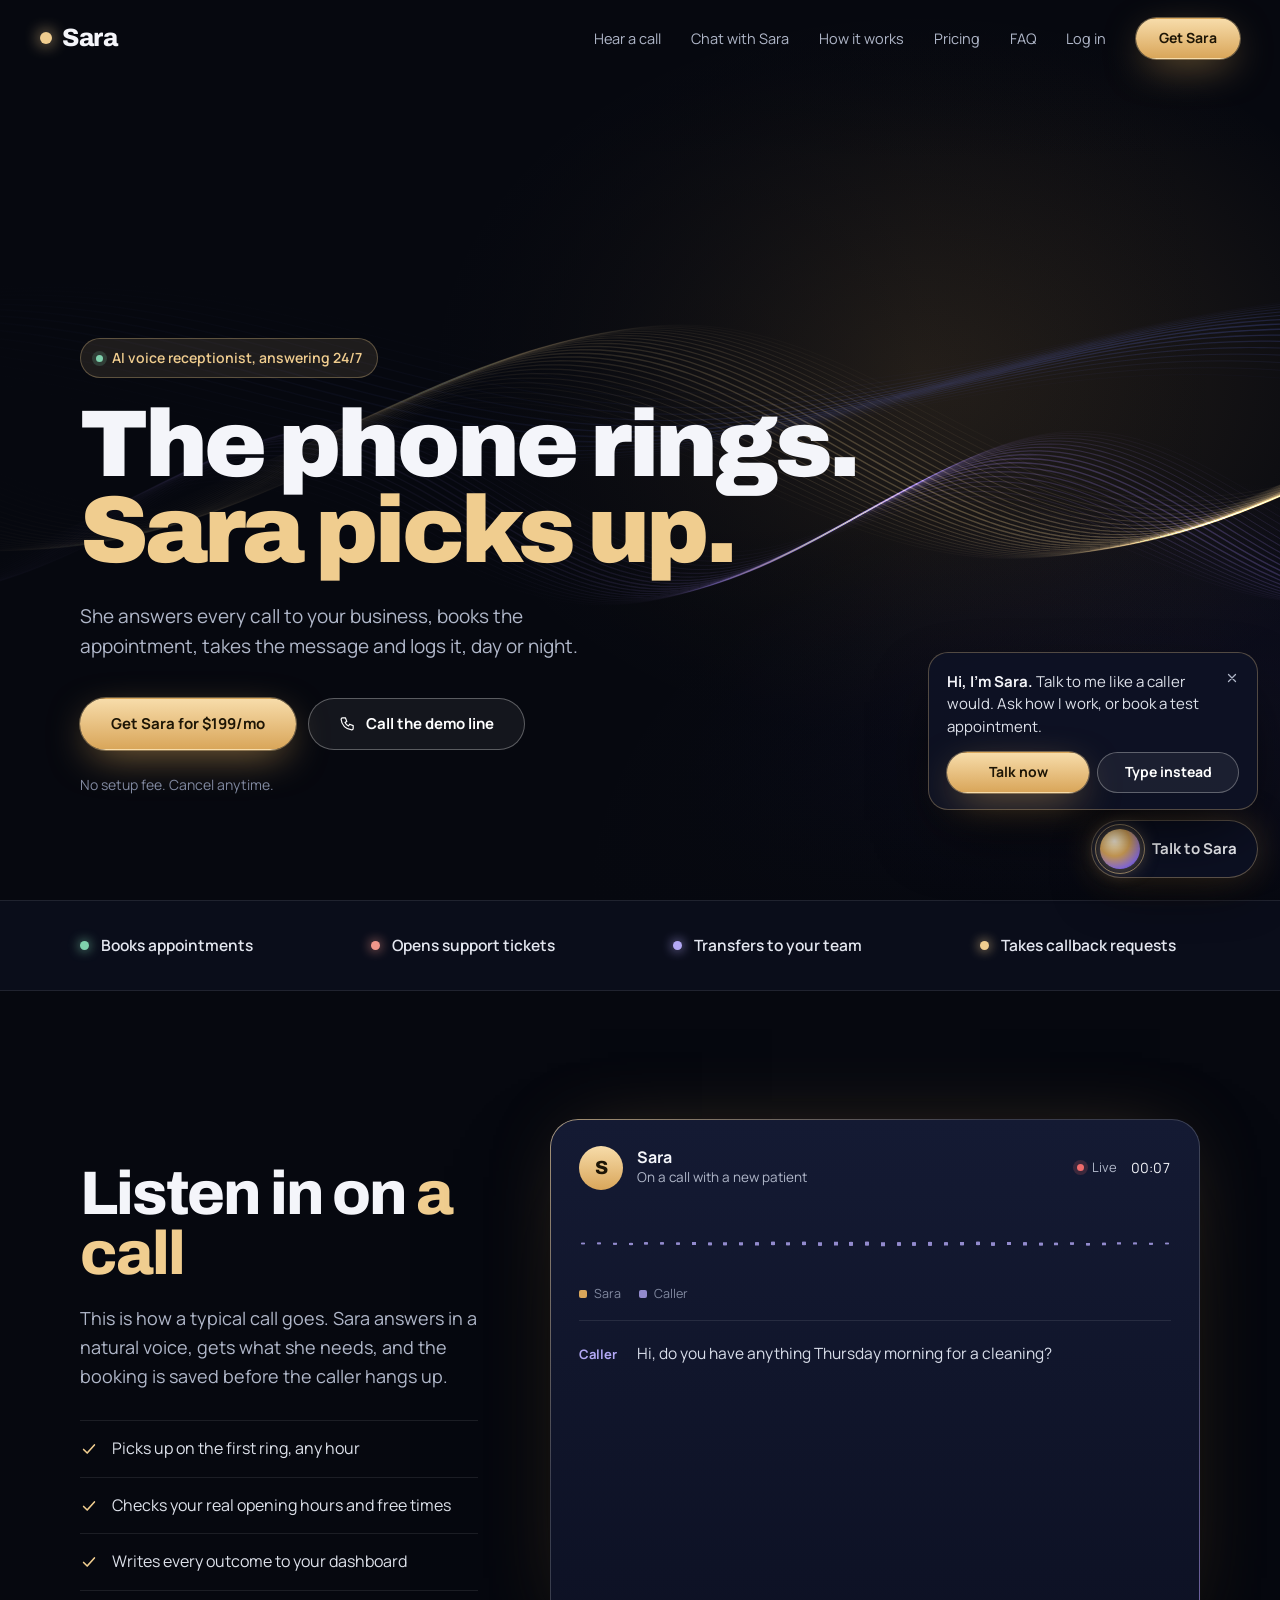
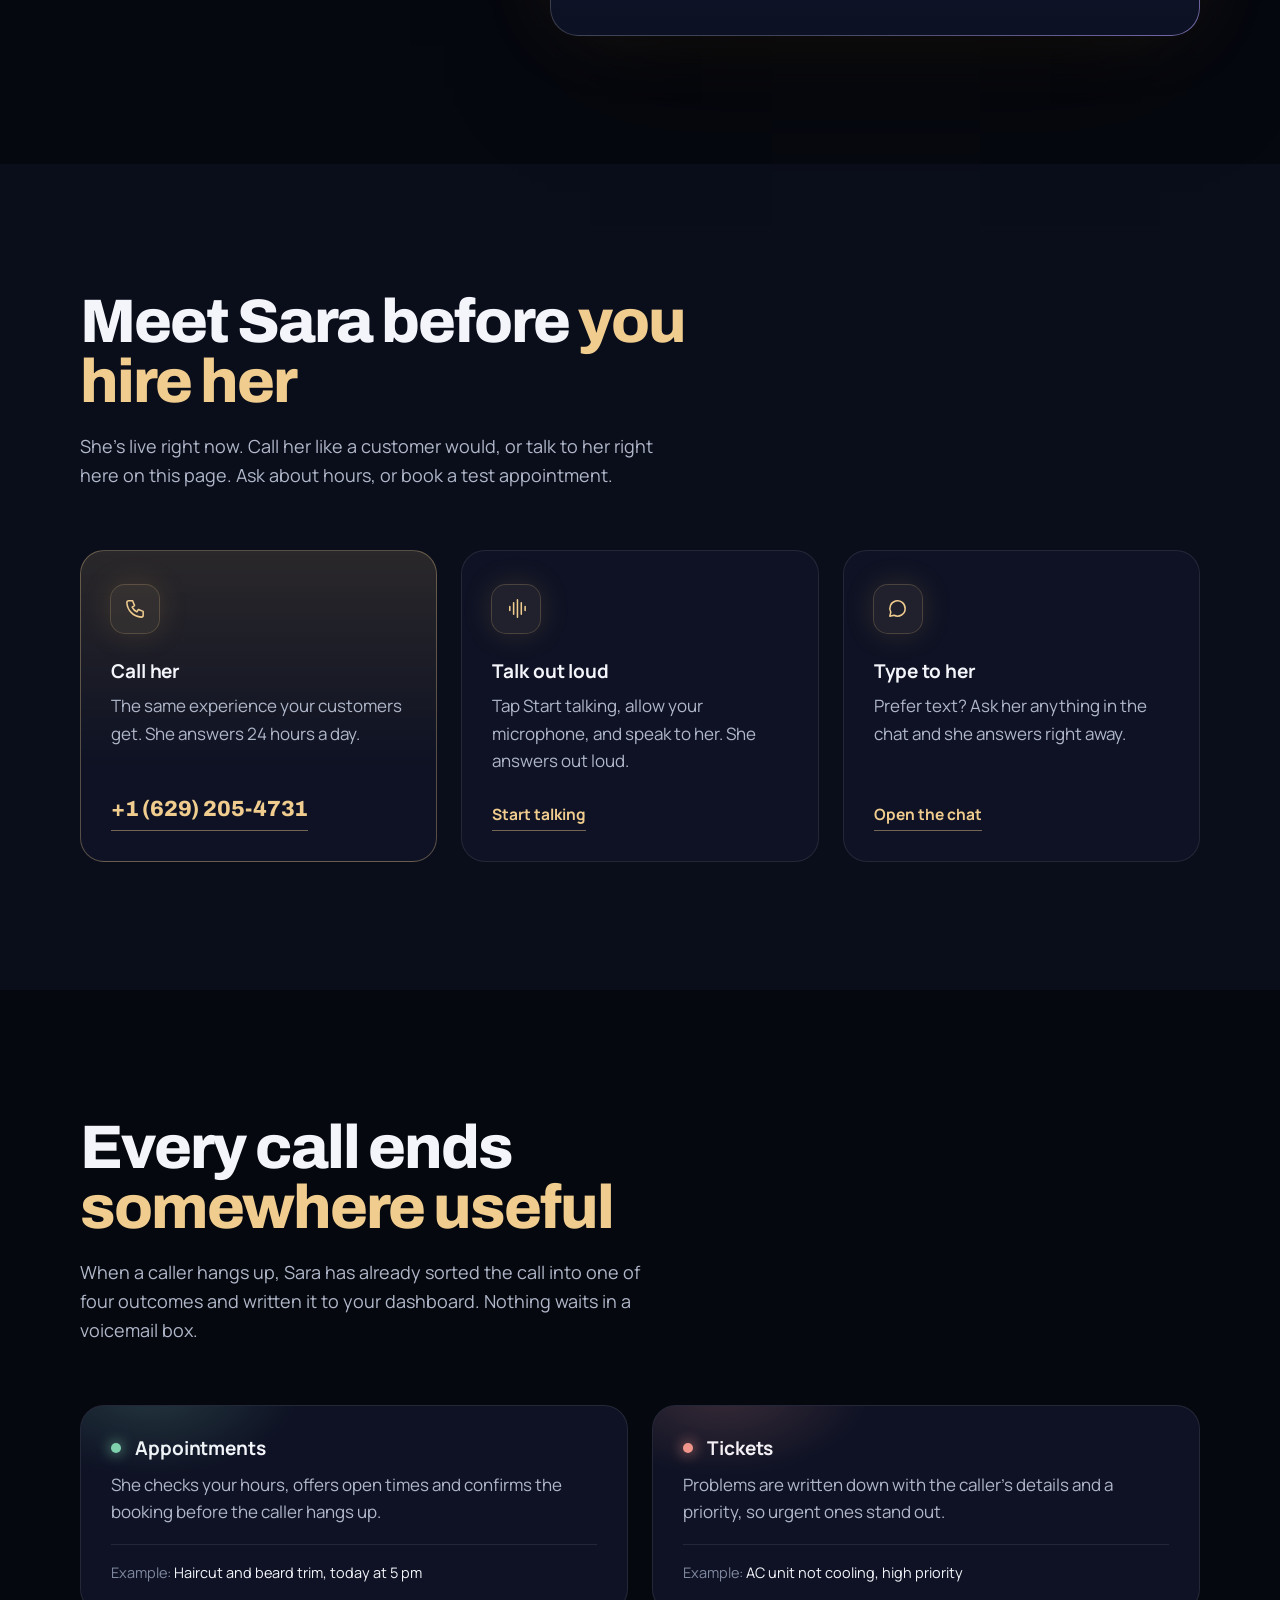
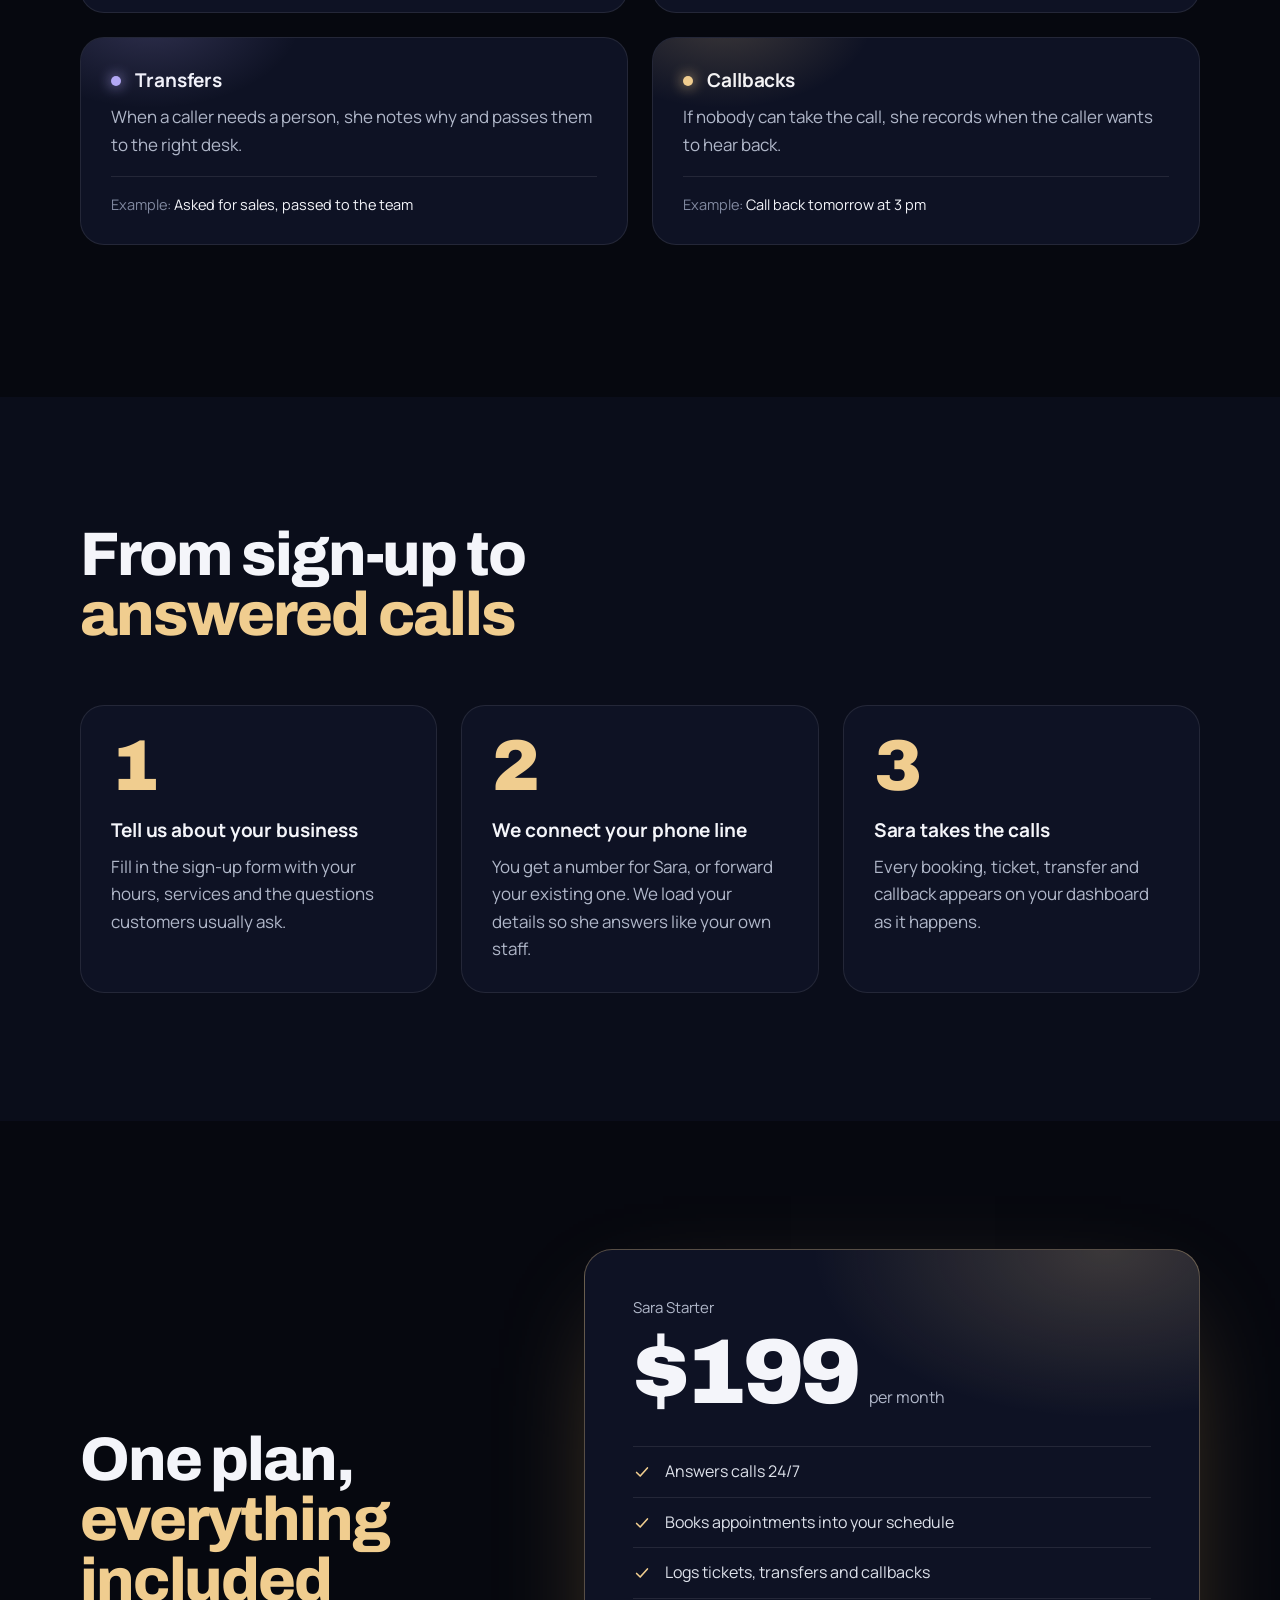
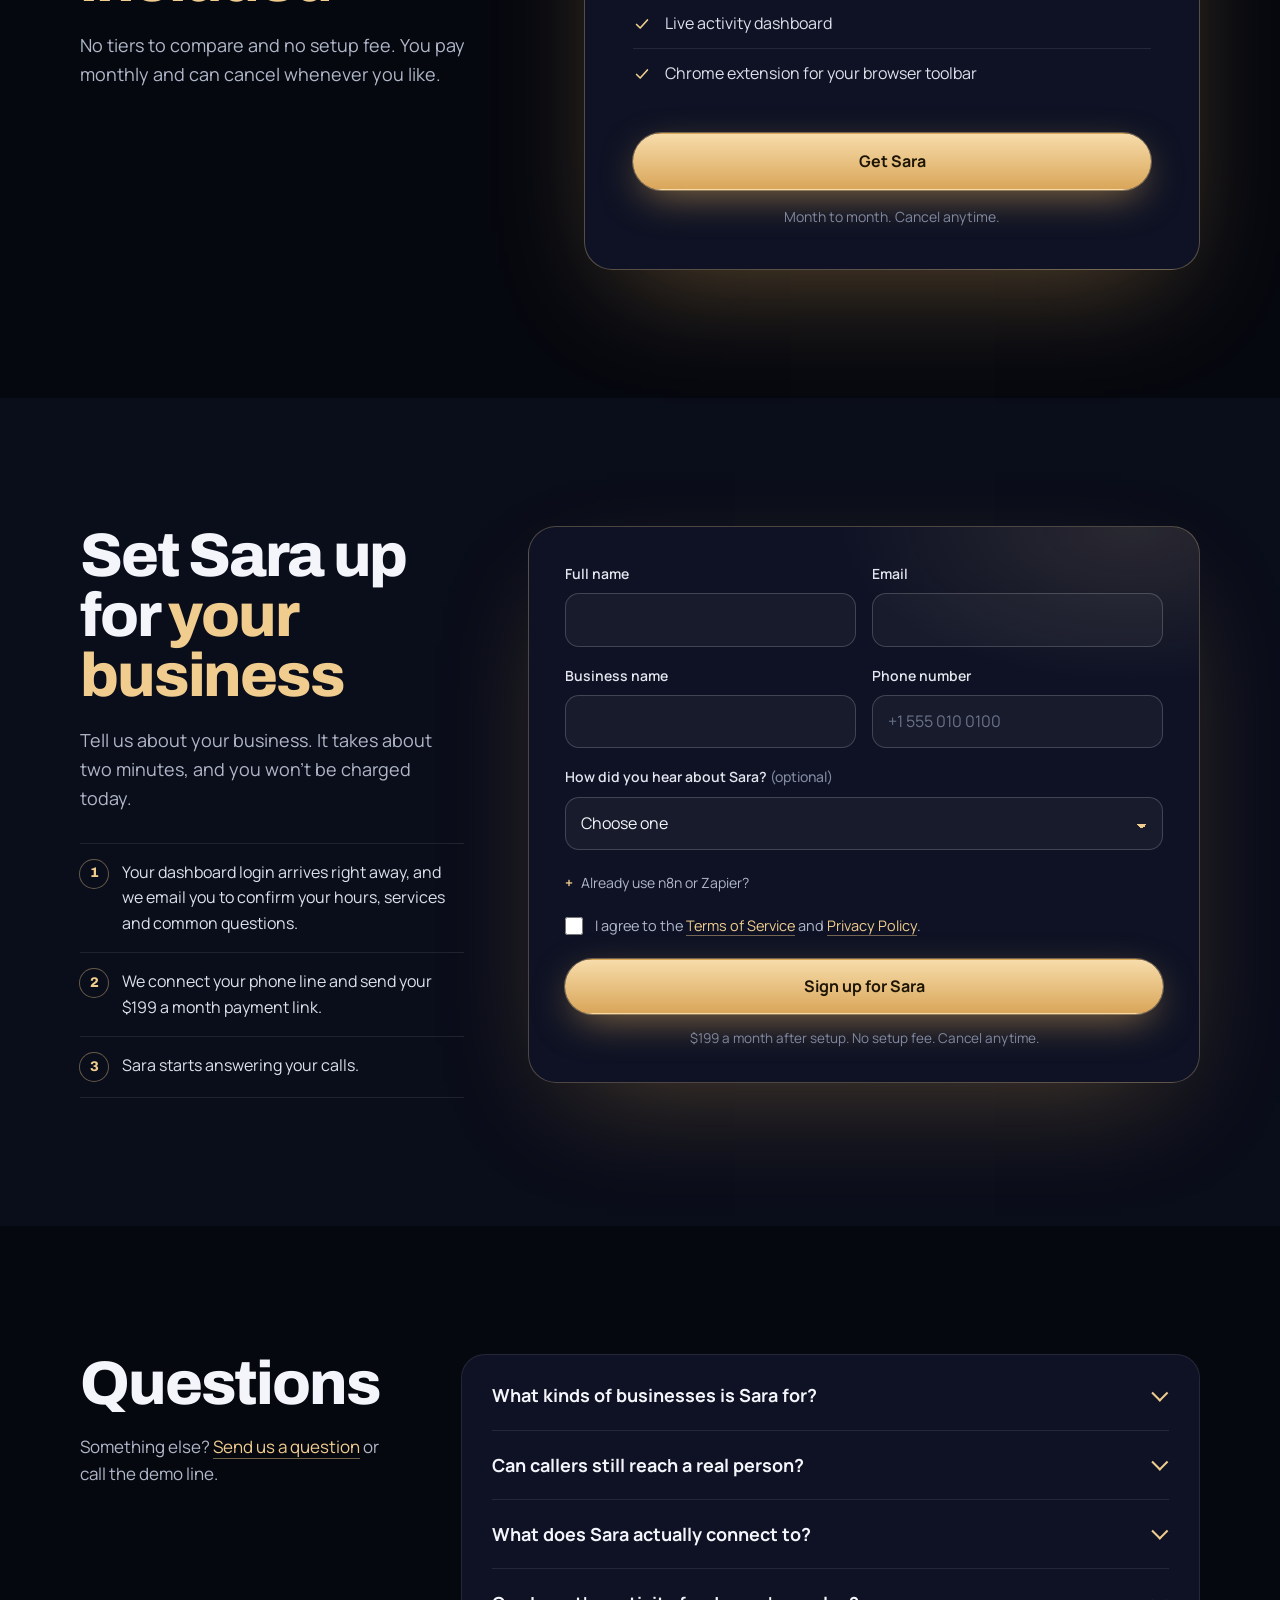
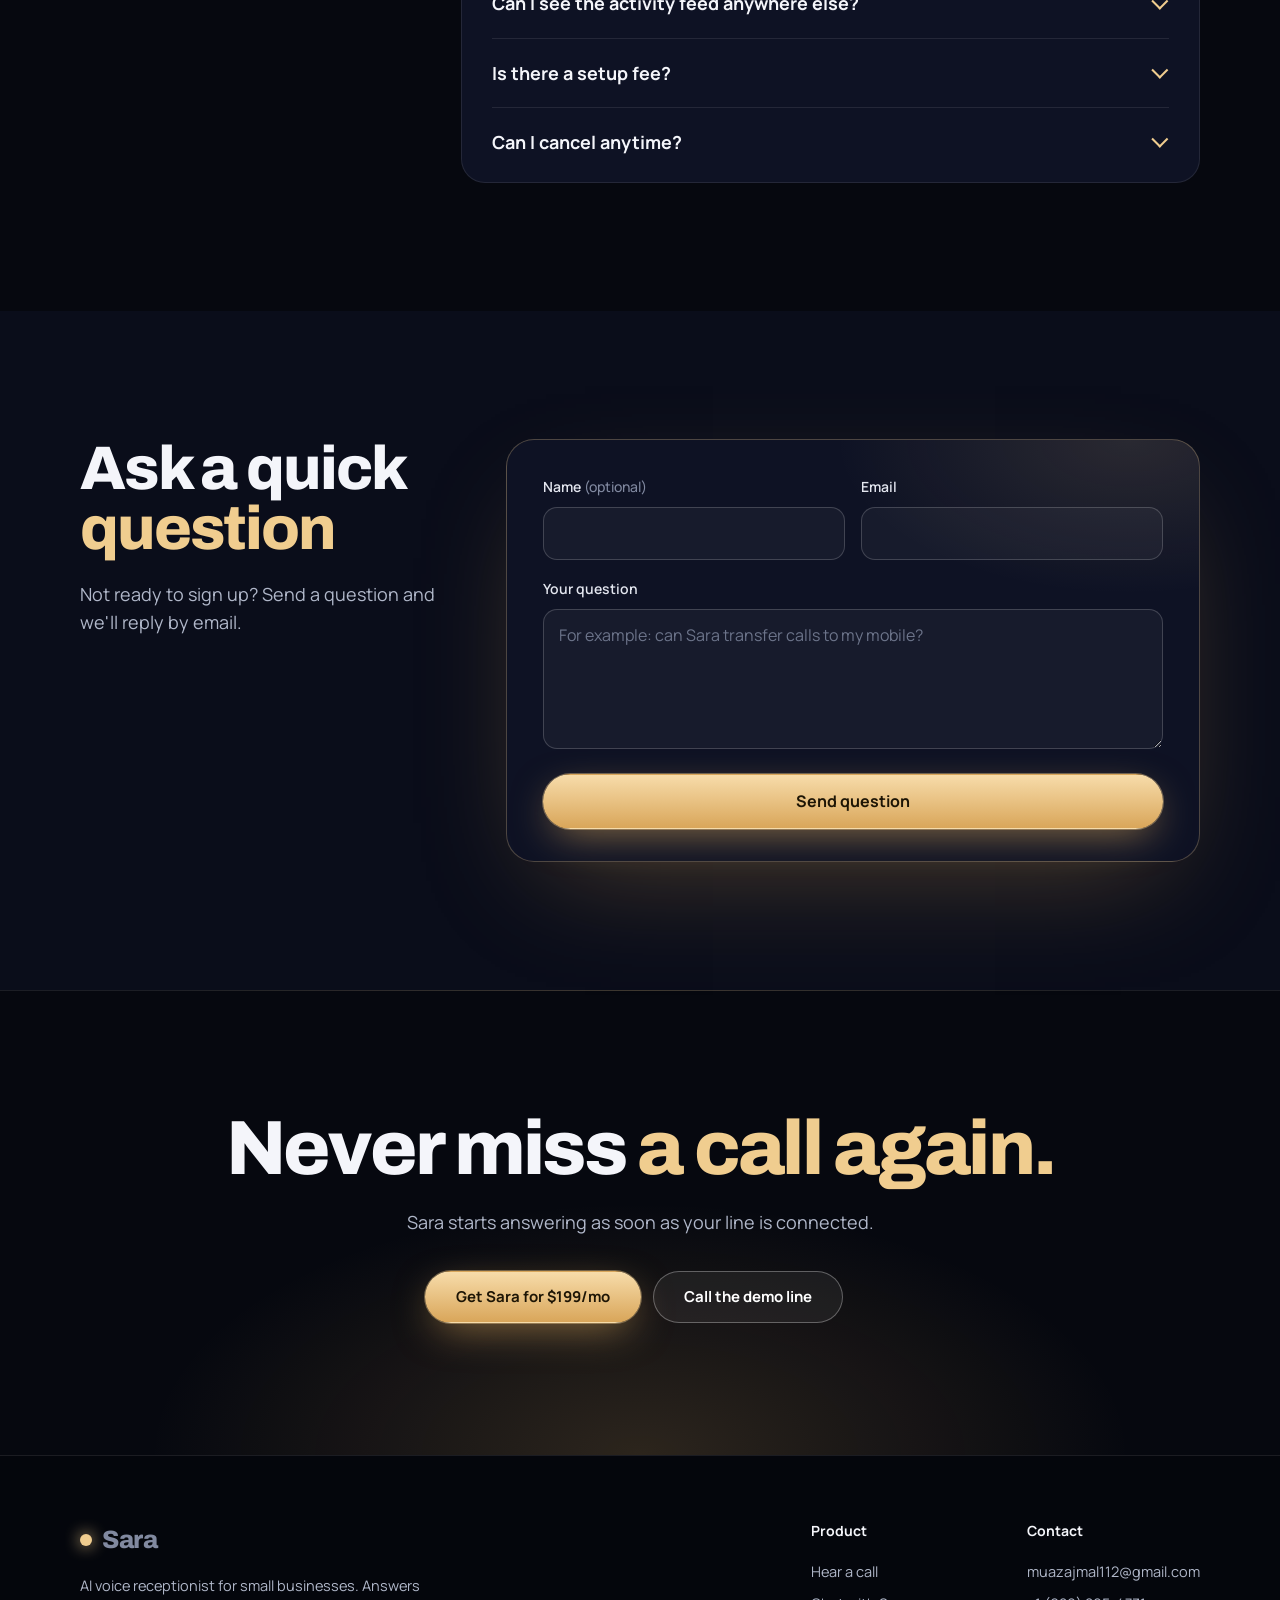
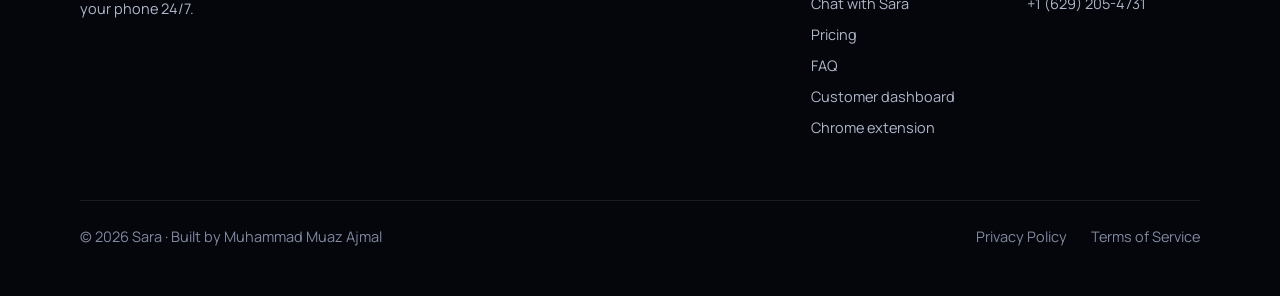
==== commit a5e9573b: "Sign-up copy: dashboard login arrives right away Co-Authored-By: Claude Opus 5.5 <noreply@anthropic." ====
--- a/index.html
+++ b/index.html
@@ -872,7 +872,7 @@
       <h2>Set Sara up for <span class="gold">your business</span></h2>
       <p>Tell us about your business. It takes about two minutes, and you won't be charged today.</p>
       <ol class="next-steps">
-        <li>We email you to confirm your hours, services and common questions.</li>
+        <li>Your dashboard login arrives right away, and we email you to confirm your hours, services and common questions.</li>
         <li>We connect your phone line and send your $199 a month payment link.</li>
         <li>Sara starts answering your calls.</li>
       </ol>
@@ -916,7 +916,7 @@
       <div class="form-done" tabindex="-1">
         <svg viewBox="0 0 24 24" fill="none" stroke="currentColor" stroke-width="1.6" stroke-linecap="round" stroke-linejoin="round" aria-hidden="true"><circle cx="12" cy="12" r="10"/><path d="M7.5 12.4l3 3 6-6.4"/></svg>
         <h3>You're signed up</h3>
-        <p>Thanks, <span class="done-name">there</span>. We'll email you shortly to connect your phone line.</p>
+        <p>Thanks, <span class="done-name">there</span>. Check your inbox: your dashboard login and next steps are on their way.</p>
       </div>
     </div>
   </div>
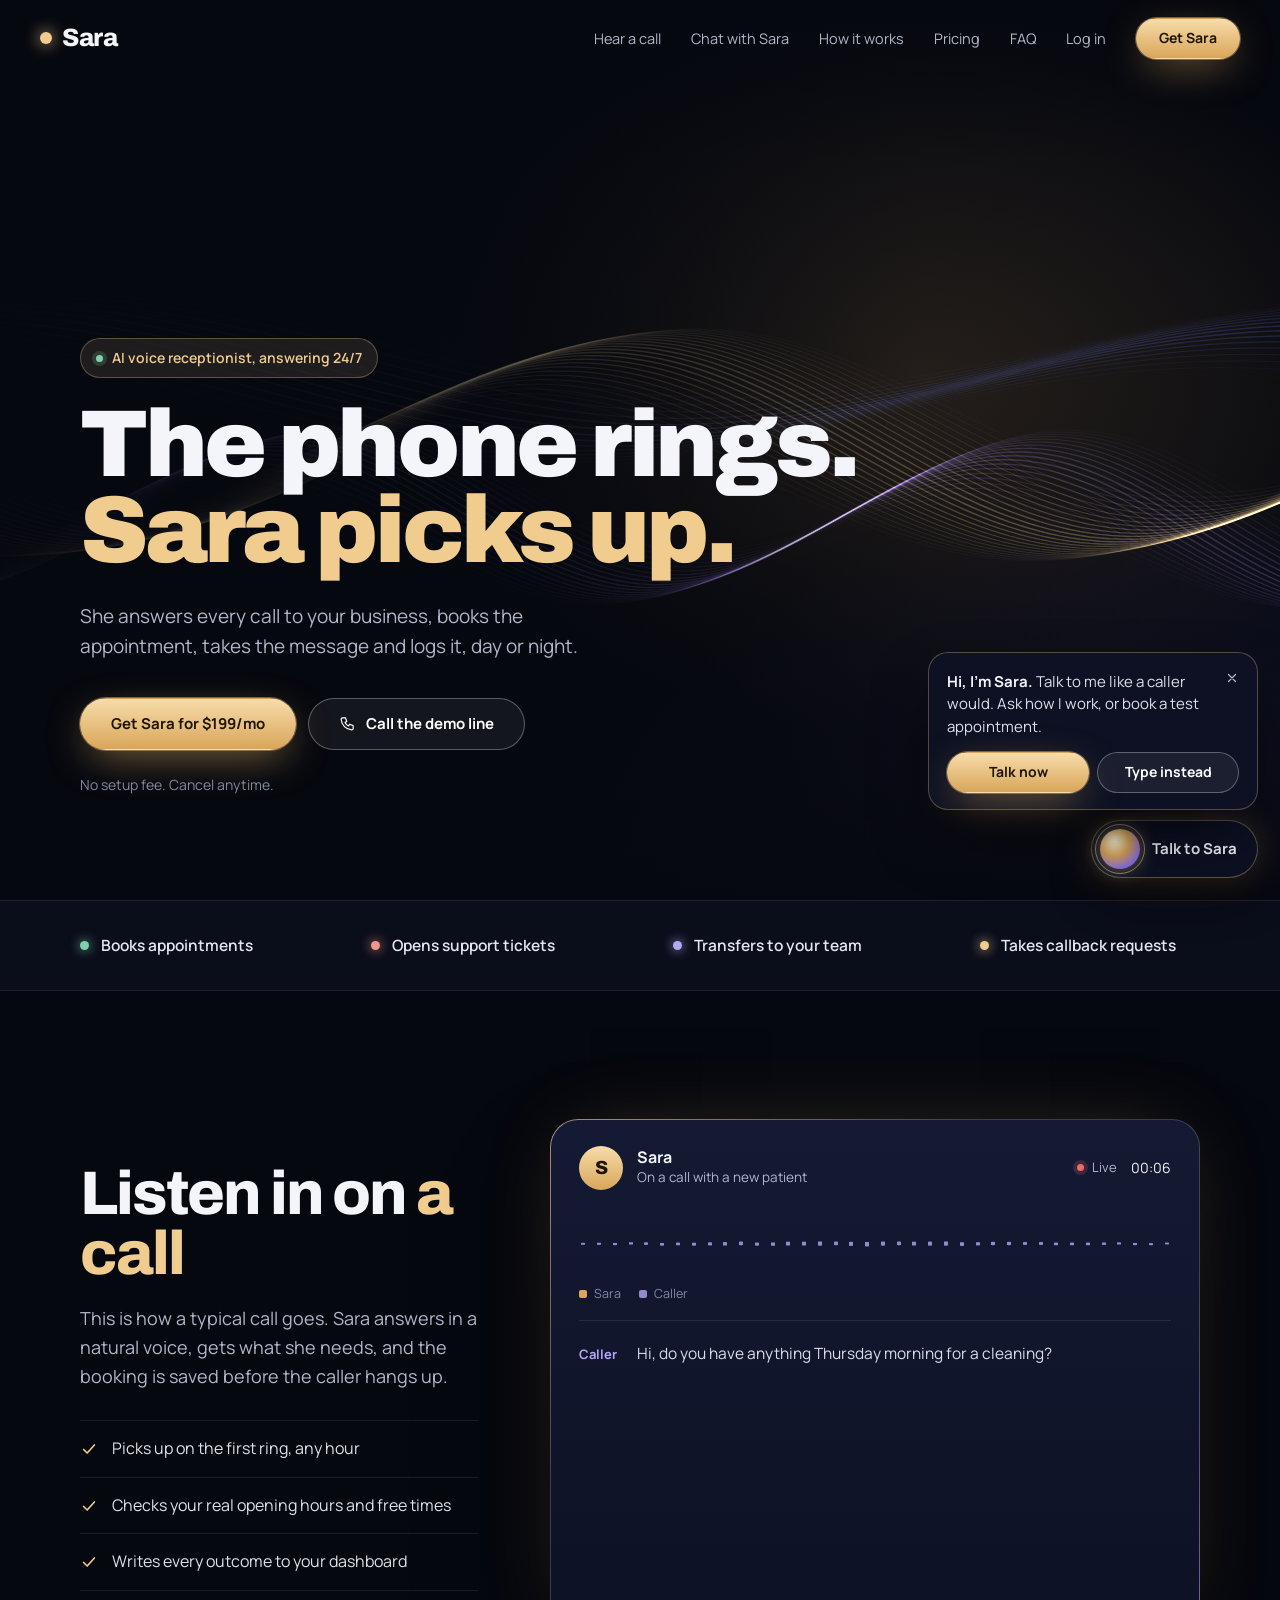
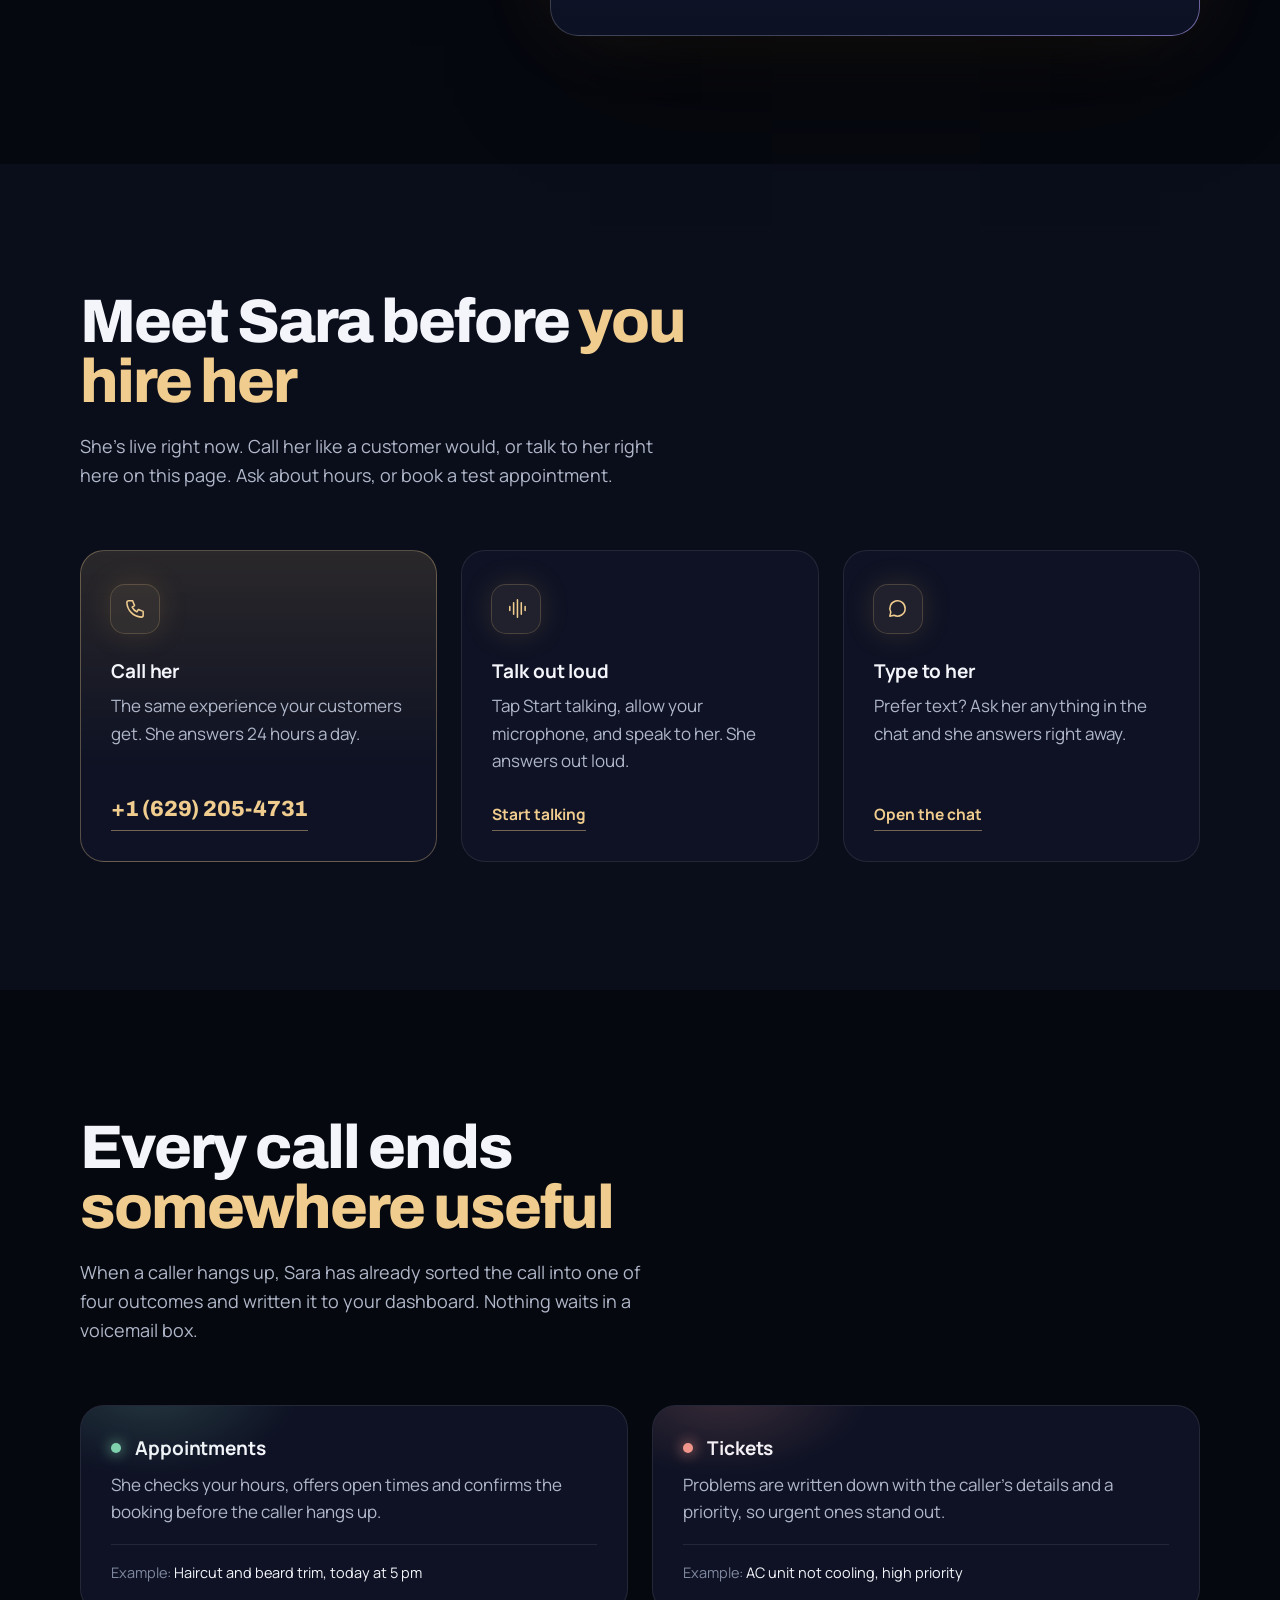
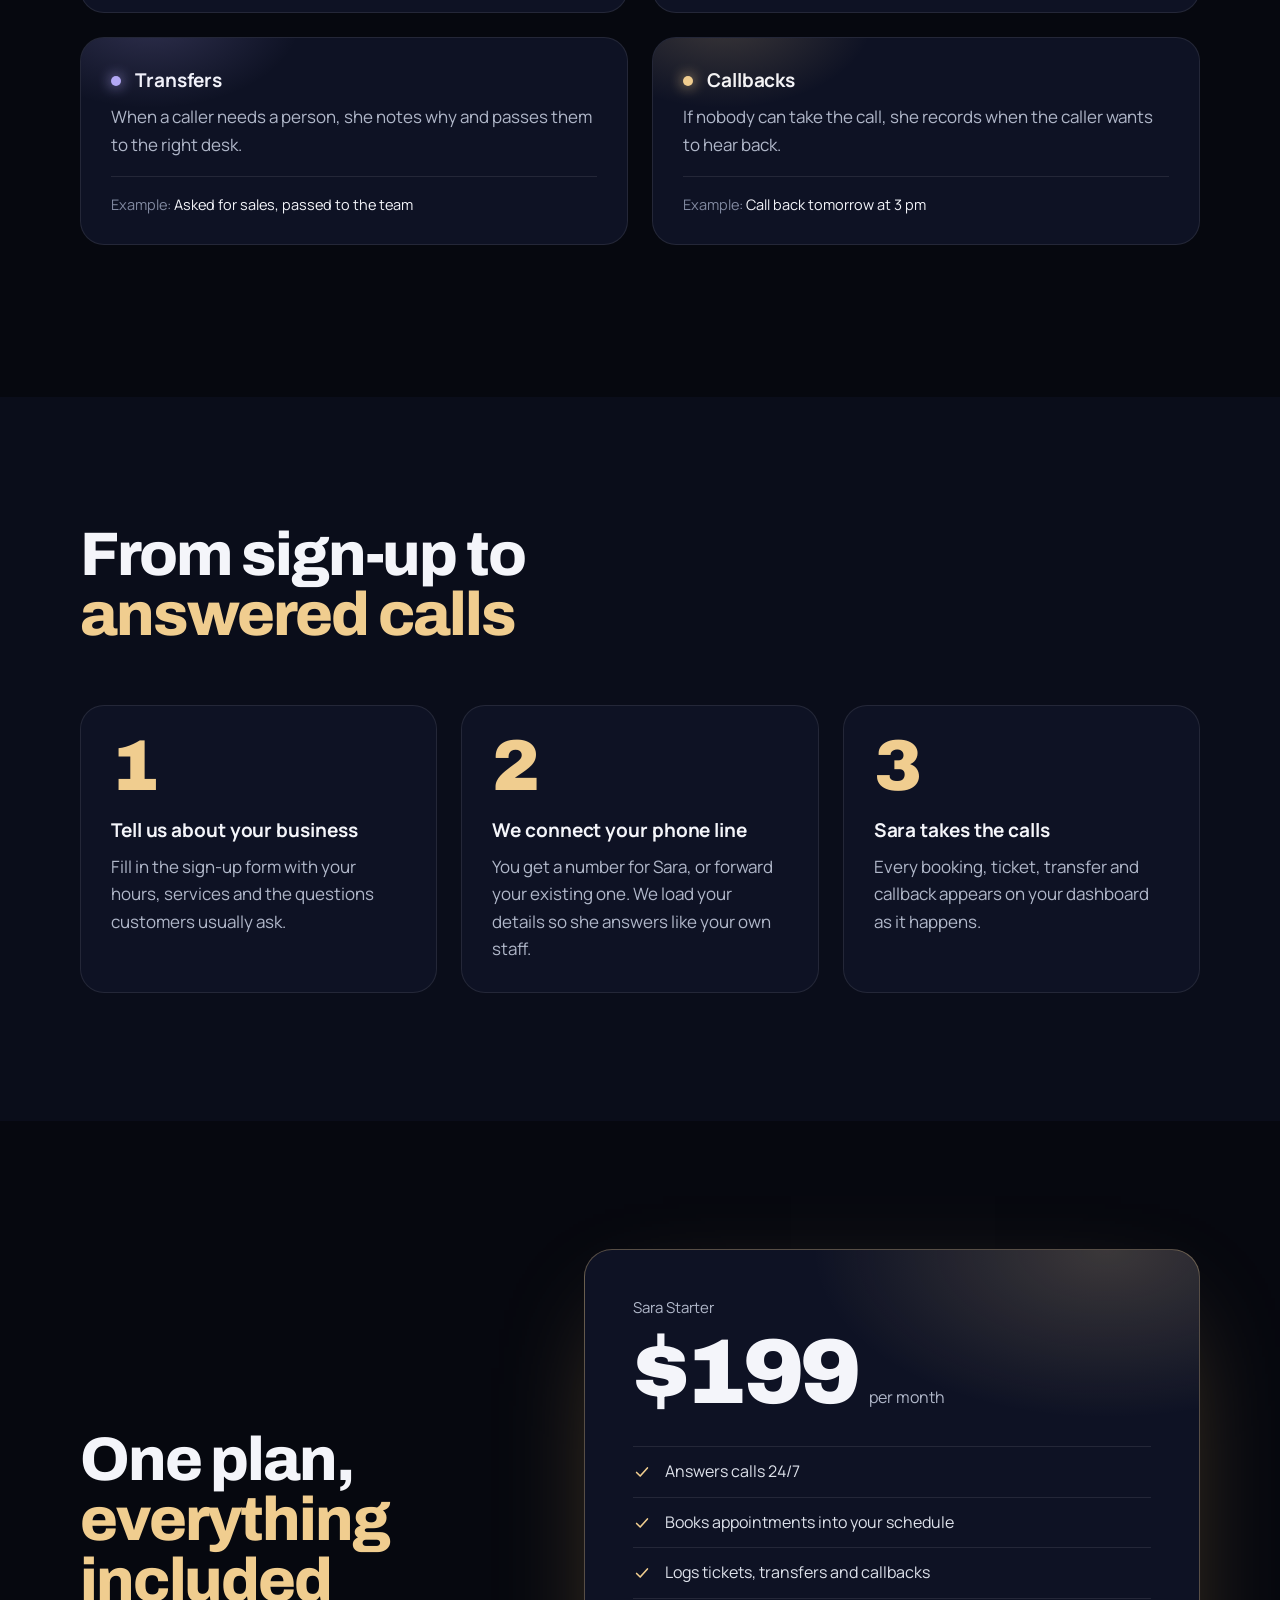
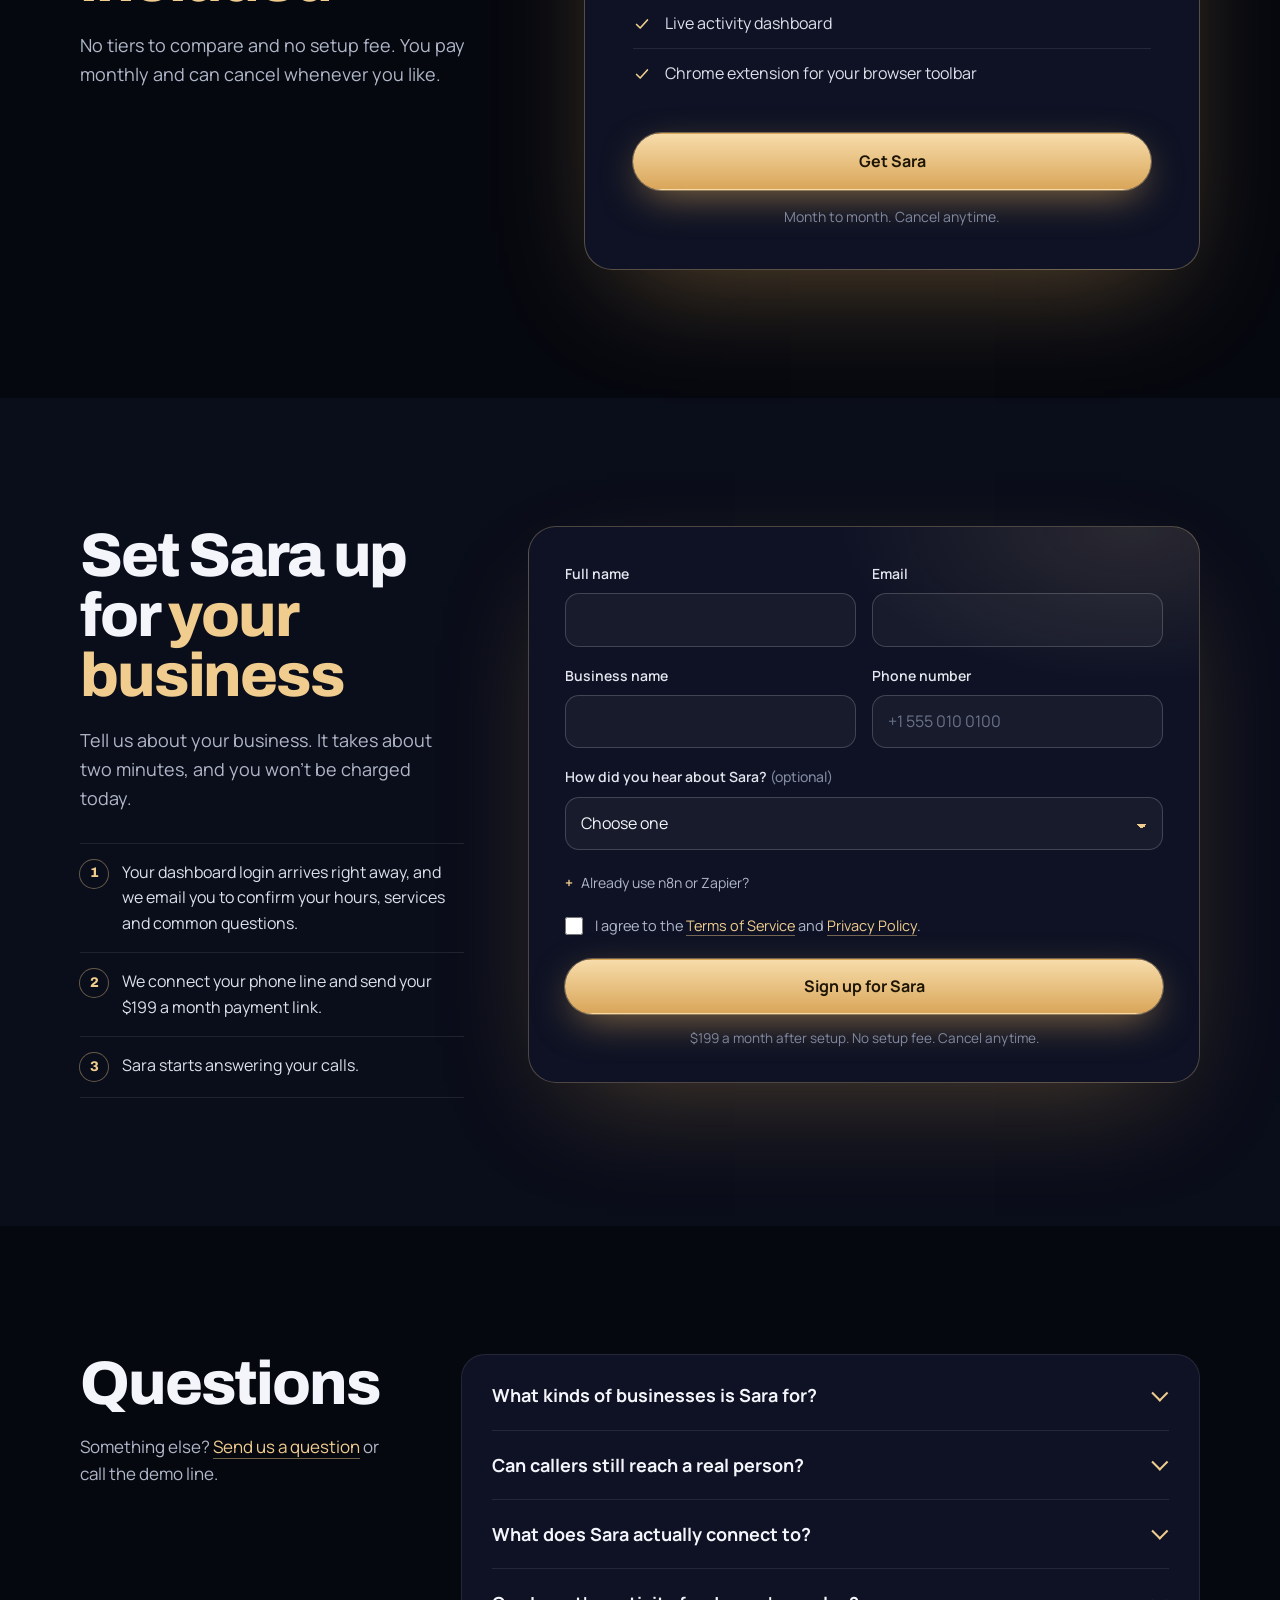
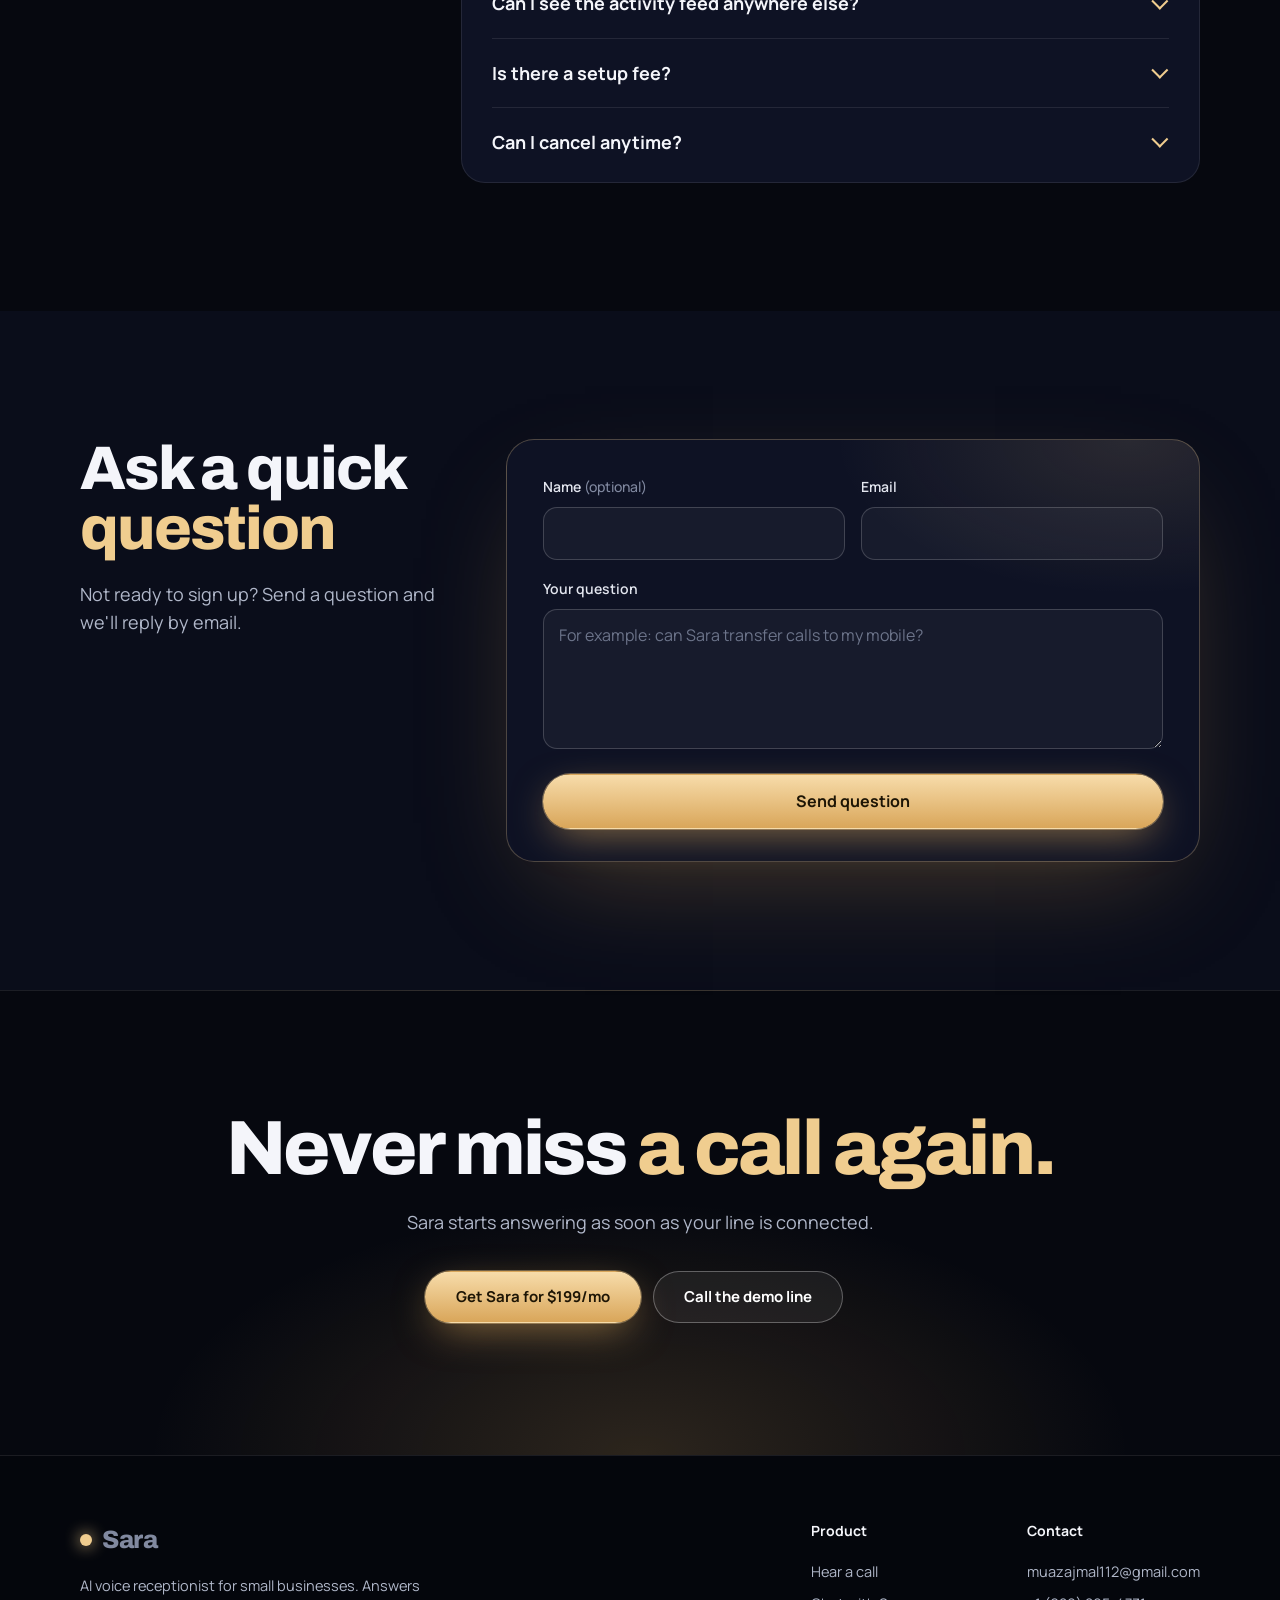
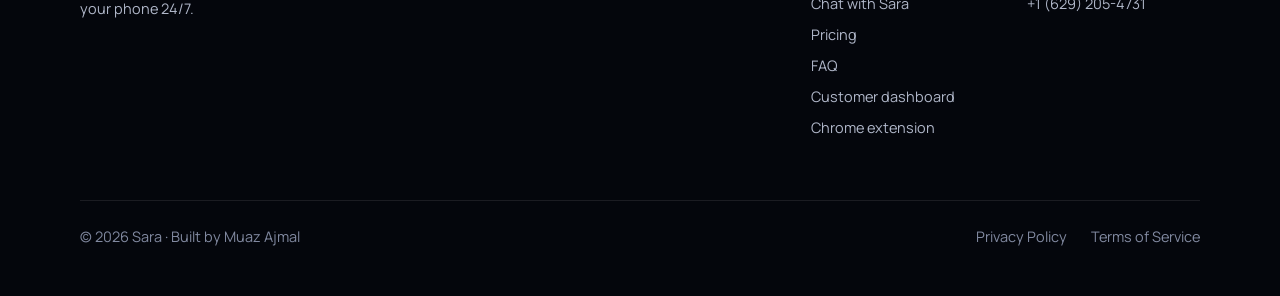
==== commit b65b05b8: "Use Muaz Ajmal as the display name (full name kept as alternate name) Co-Authored-By: Claude Opus 5." ====
--- a/index.html
+++ b/index.html
@@ -1022,7 +1022,7 @@
       </div>
     </div>
     <div class="footer-bottom">
-      <span>© 2026 Sara · Built by <a href="muaz-ajmal.html">Muhammad Muaz Ajmal</a></span>
+      <span>© 2026 Sara · Built by <a href="muaz-ajmal.html">Muaz Ajmal</a></span>
       <span><a href="privacy.html">Privacy Policy</a><a href="terms.html">Terms of Service</a></span>
     </div>
   </div>
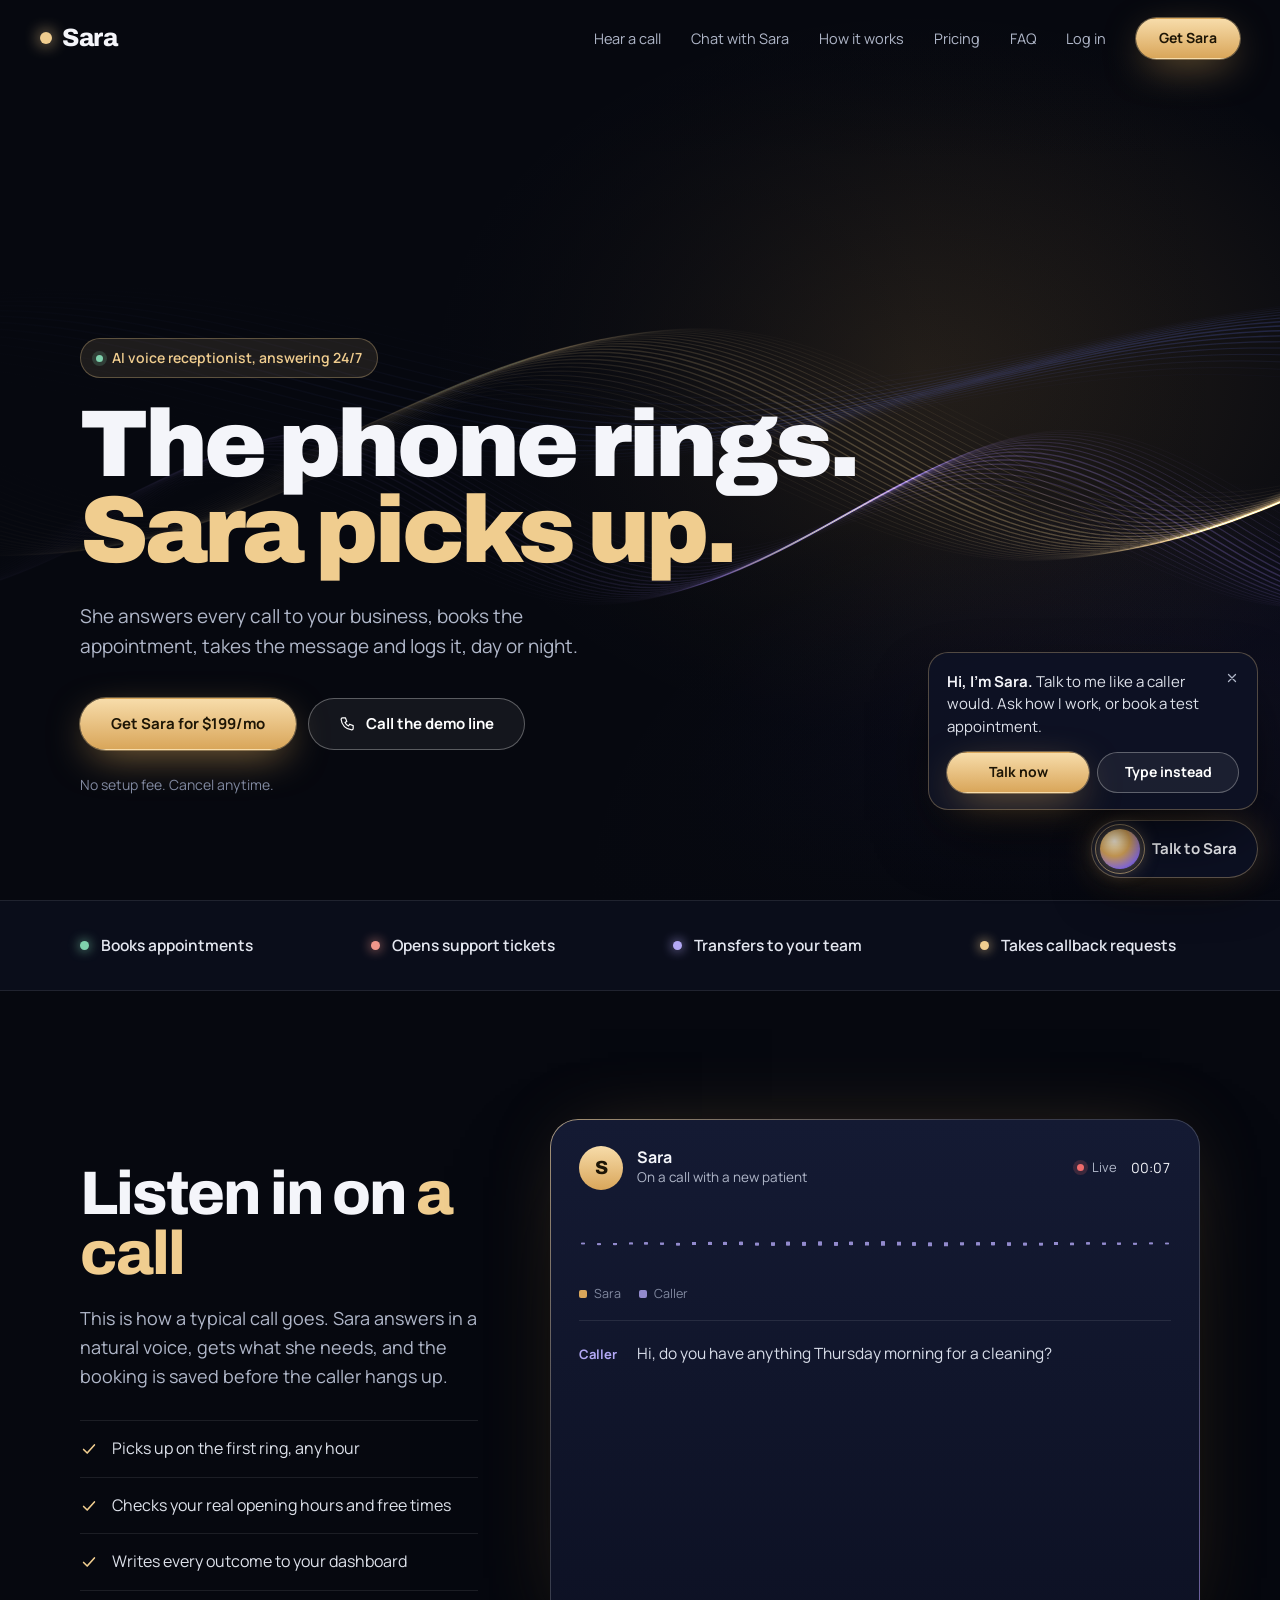
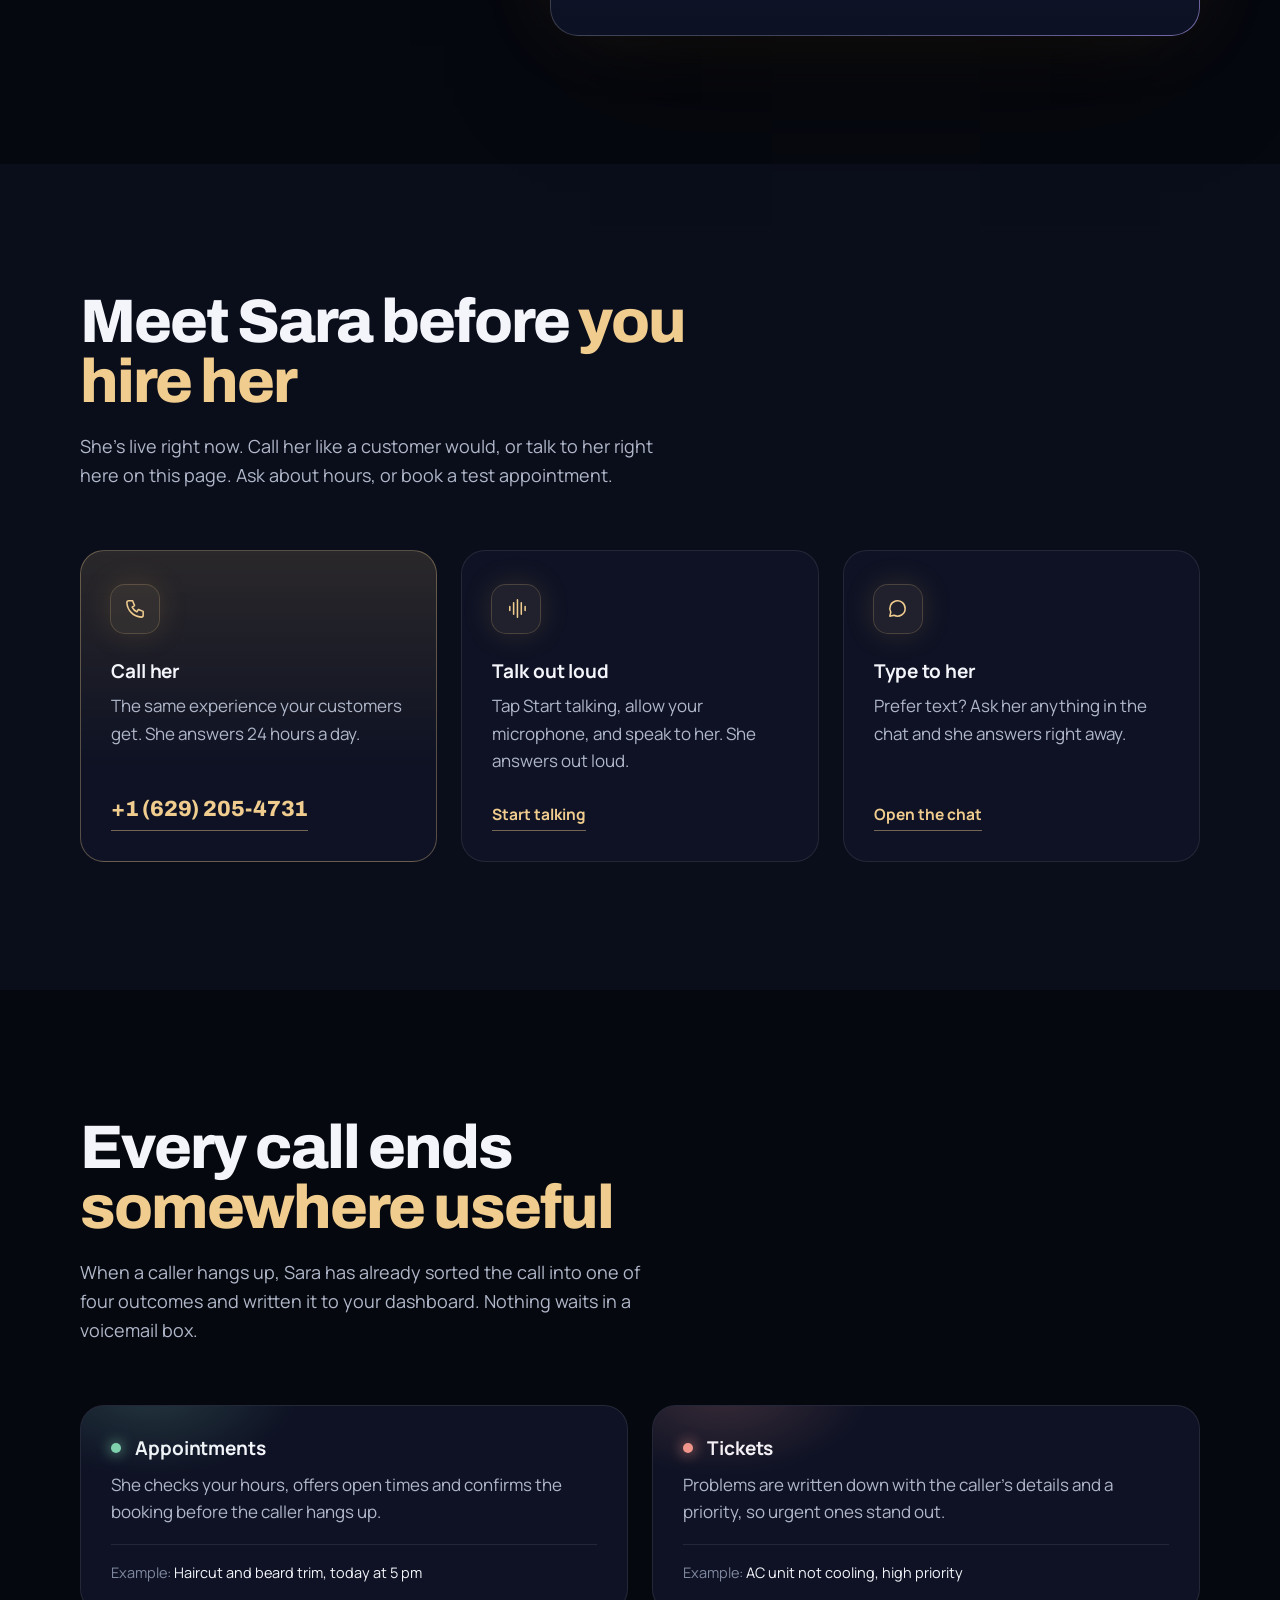
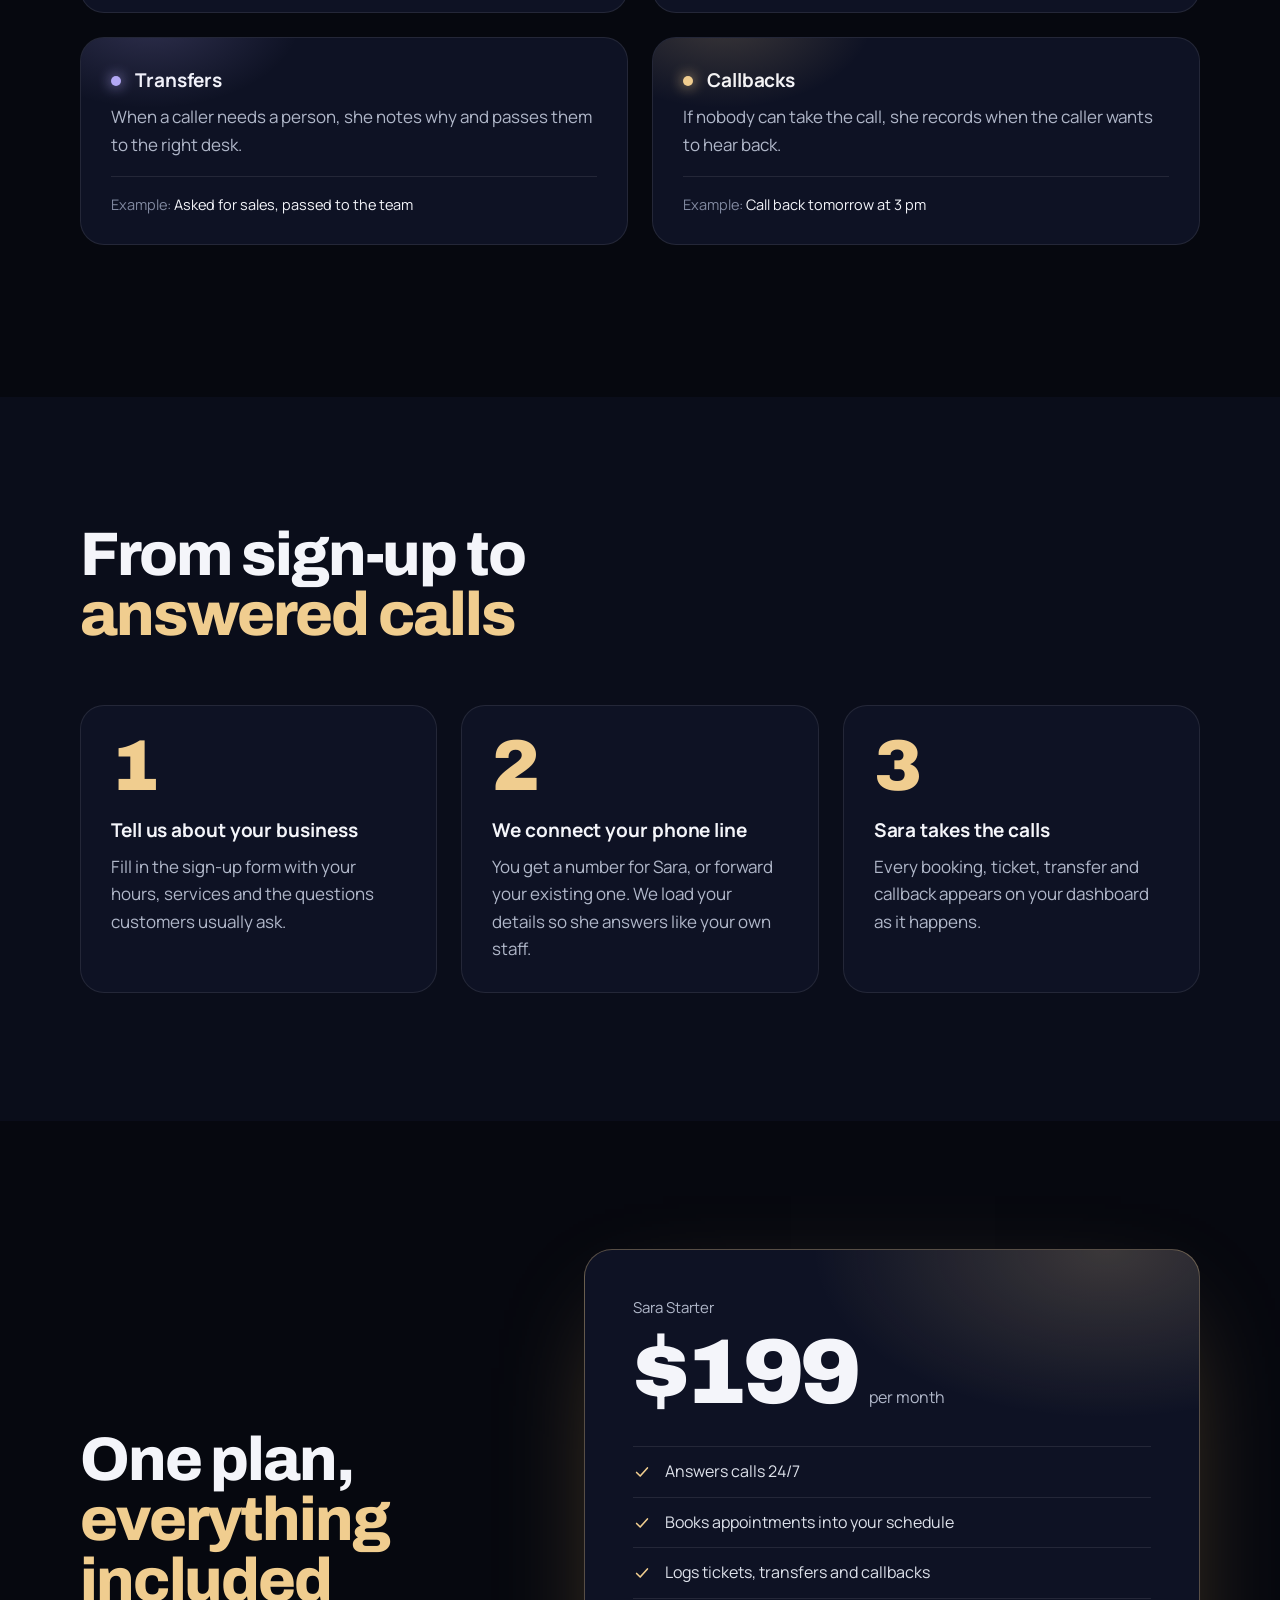
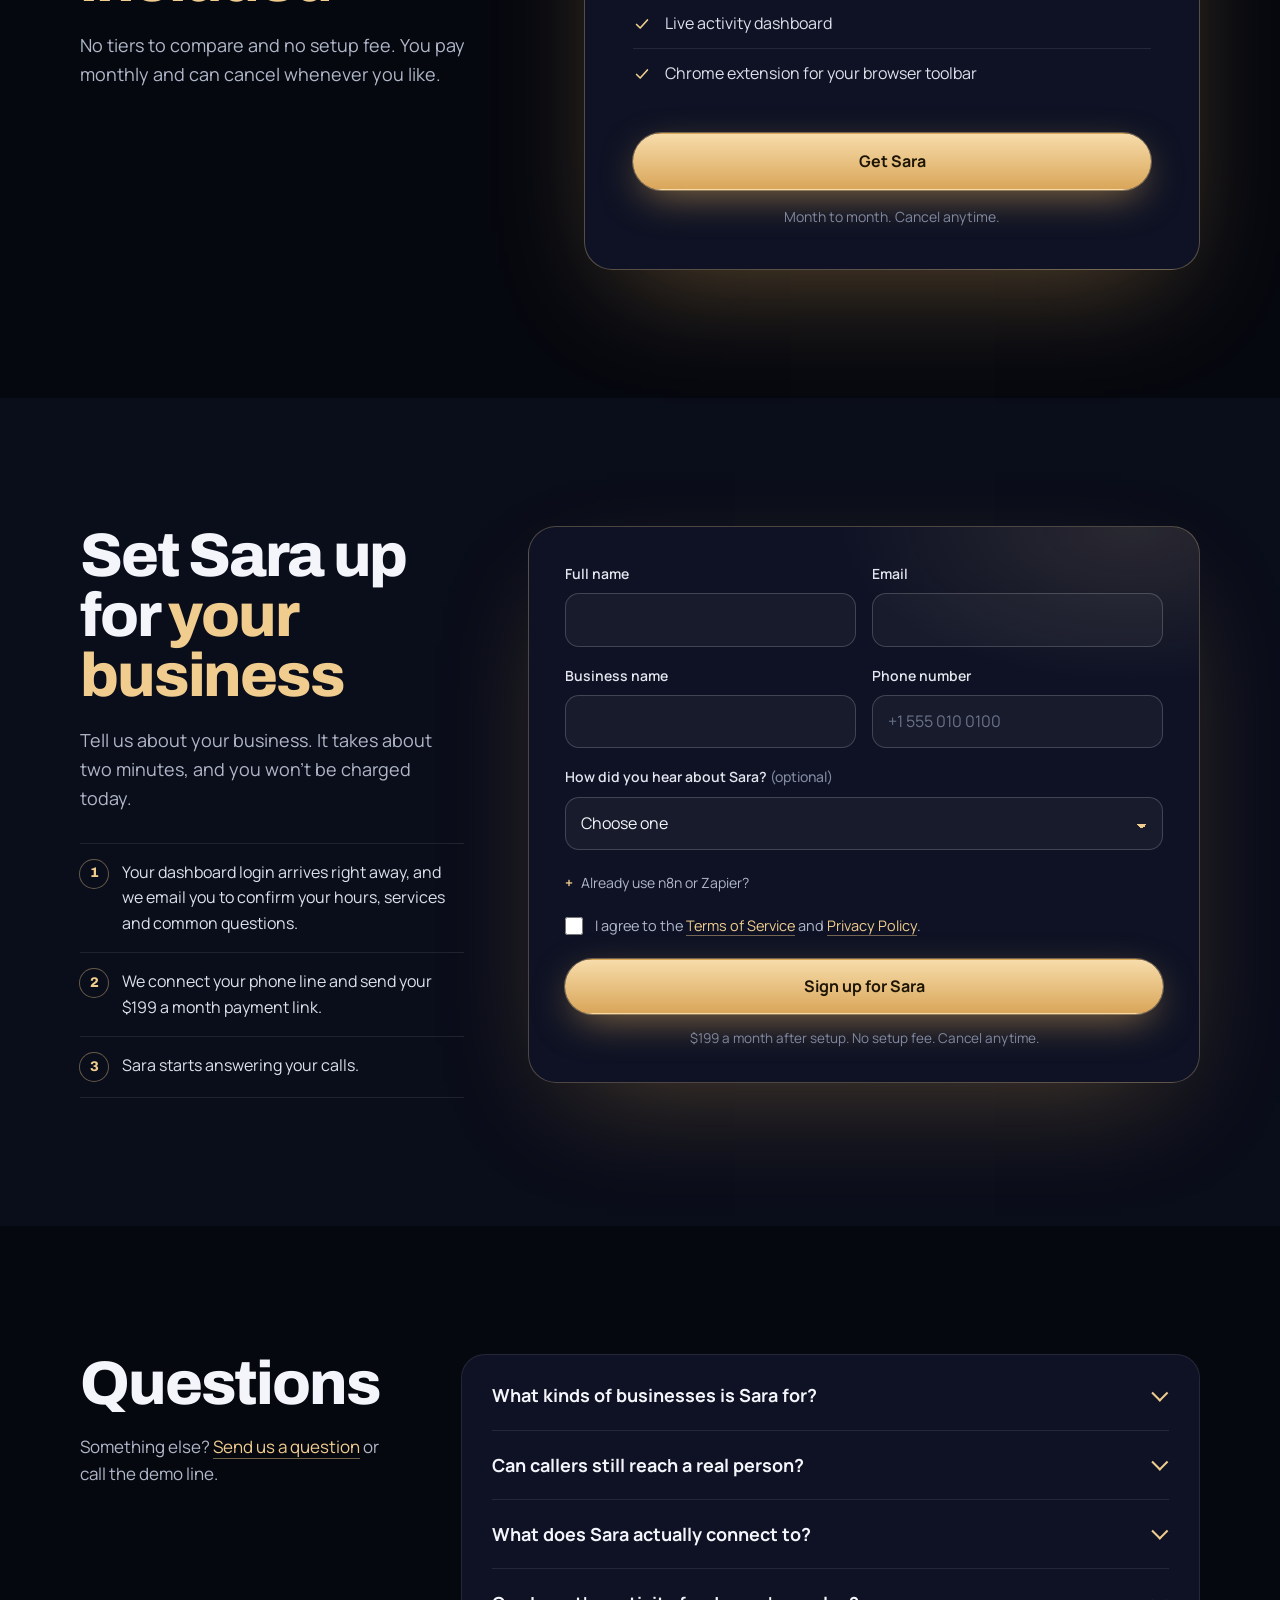
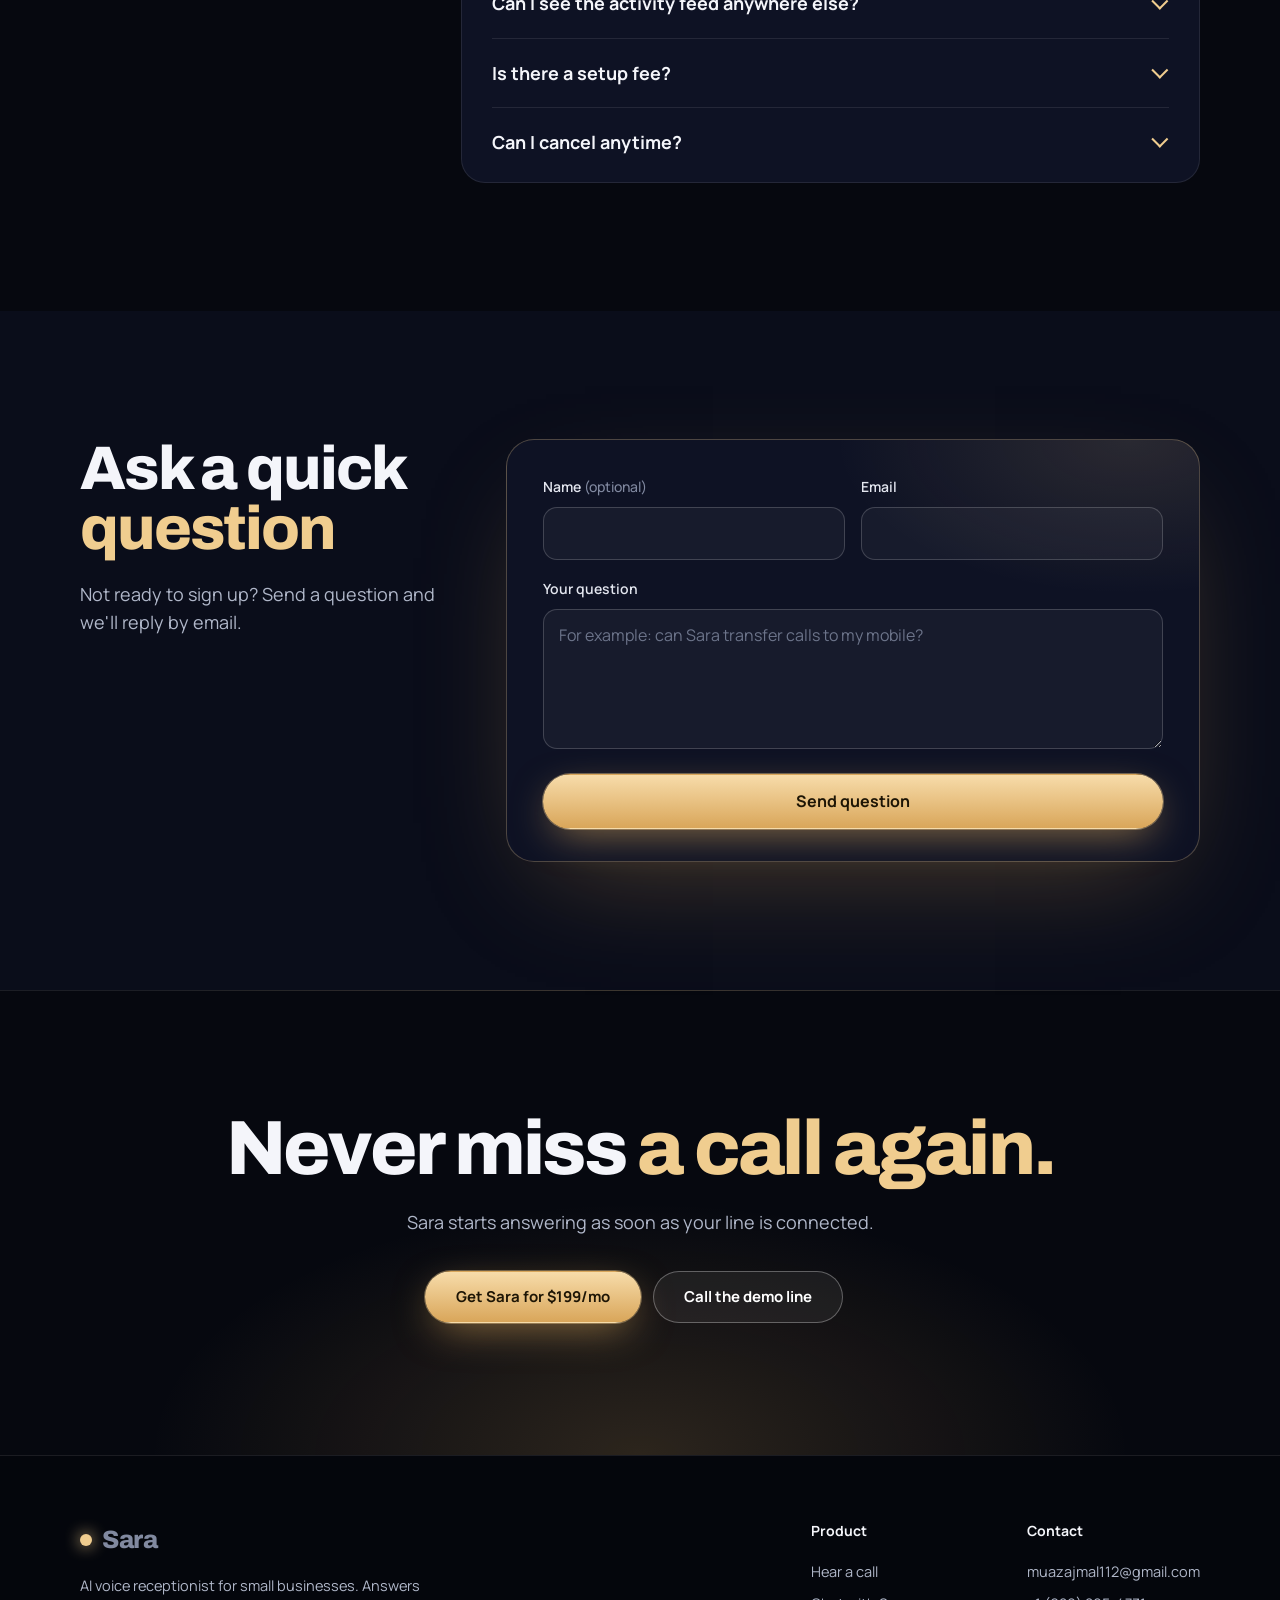
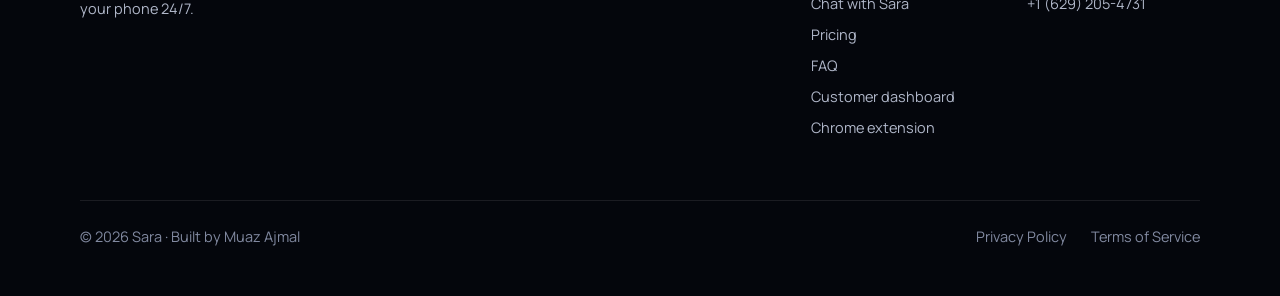
==== commit e5bf6722: "Security headers (CSP, no framing, nosniff, HSTS, mic-only permissions) and a clear message when the" ====
--- a/index.html
+++ b/index.html
@@ -1651,7 +1651,7 @@
       btn.disabled = true; btn.textContent = 'Sending...';
       var data = new URLSearchParams(new FormData(form));
       fetch(ENDPOINT, { method: 'POST', body: data })
-        .then(function (r) { return r.json().catch(function () { return {}; }).then(function (j) { if (!r.ok || !j.ok) throw new Error('bad'); return j; }); })
+        .then(function (r) { return r.json().catch(function () { return {}; }).then(function (j) { if (!r.ok || !j.ok) { var er = new Error('bad'); er.status = r.status; throw er; } return j; }); })
         .then(function () {
           var name = (form.querySelector('[name="full_name"]') || {}).value || '';
           var slot = card.querySelector('.done-name');
@@ -1659,8 +1659,9 @@
           card.classList.add('sent');
           card.querySelector('.form-done').focus();
         })
-        .catch(function () {
+        .catch(function (err) {
           btn.disabled = false; btn.textContent = label;
+          if (err && err.status === 429) { showError('We\'ve received several forms from you already. Please wait a little while, or email us at <a href="mailto:' + FALLBACK + '">' + FALLBACK + '</a>.'); return; }
           showError('That didn\'t go through. Please try again, or email us at <a href="mailto:' + FALLBACK + '">' + FALLBACK + '</a>.');
         });
     });
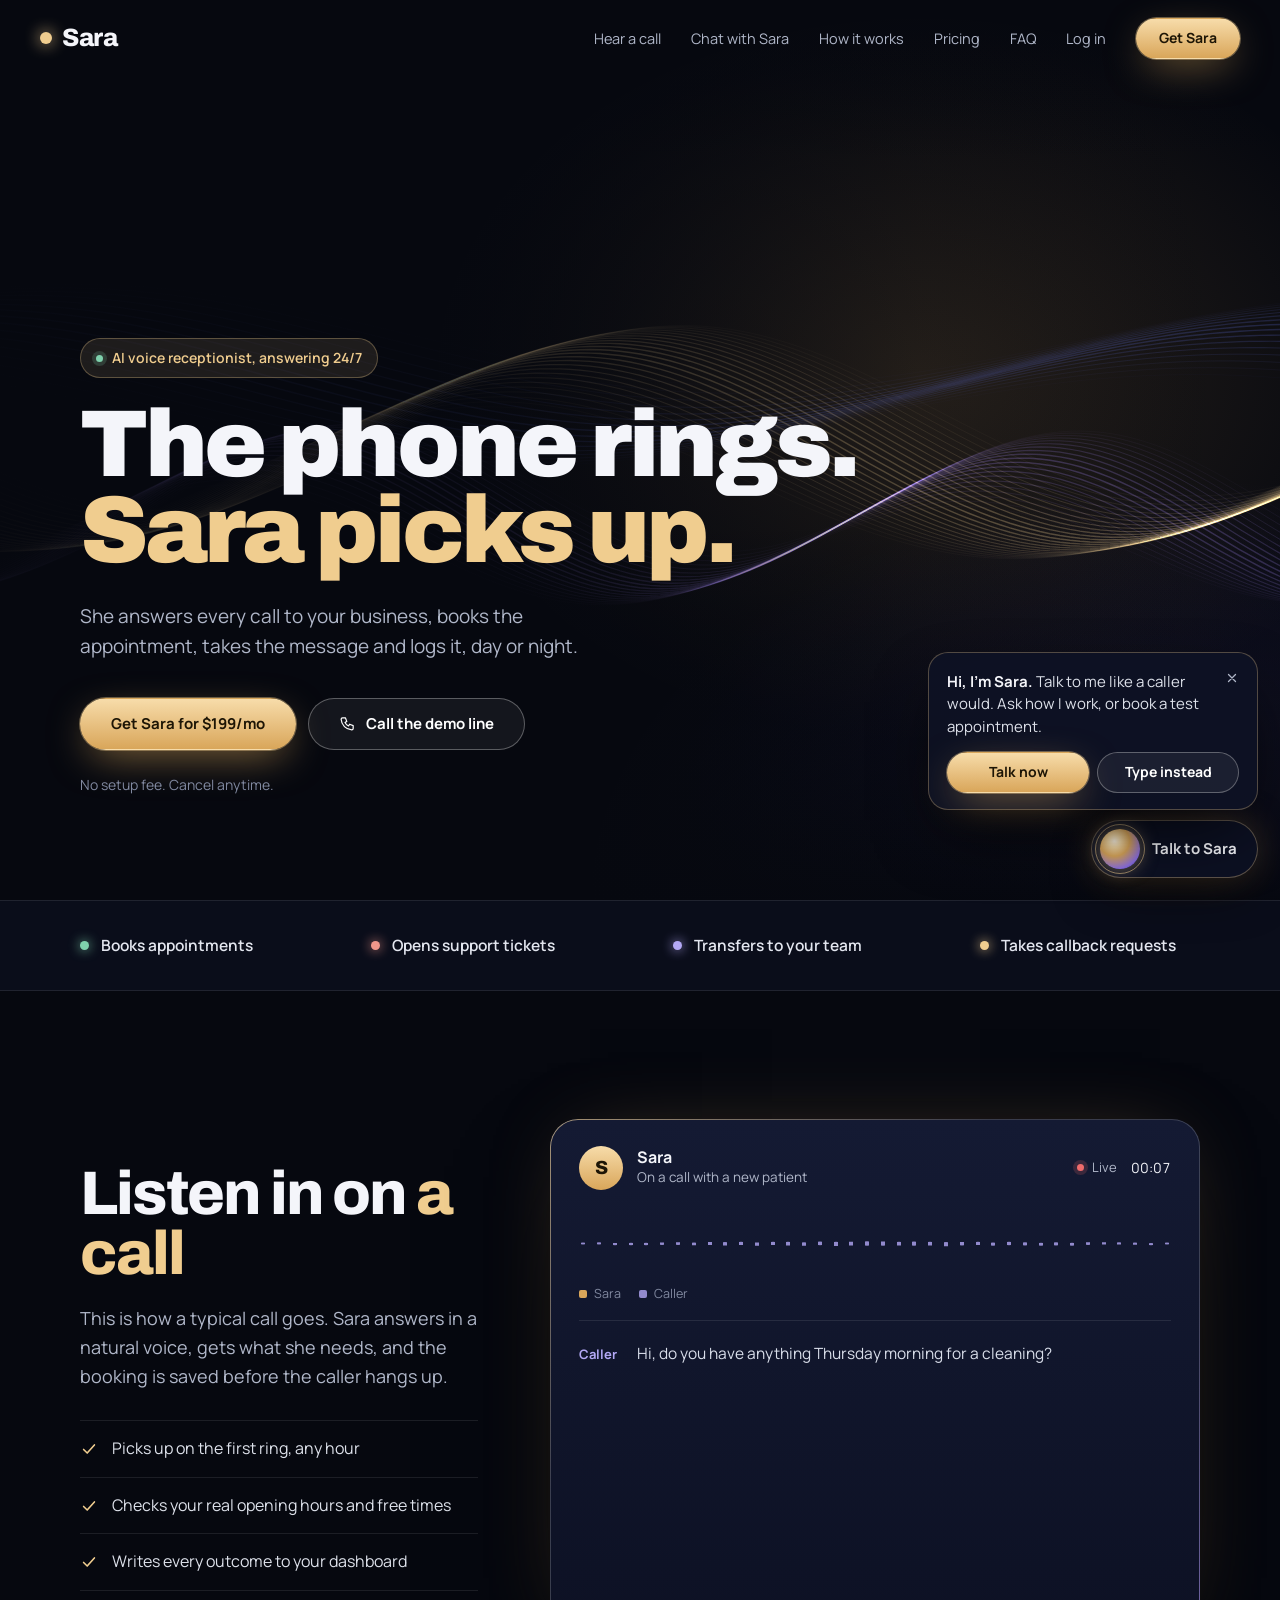
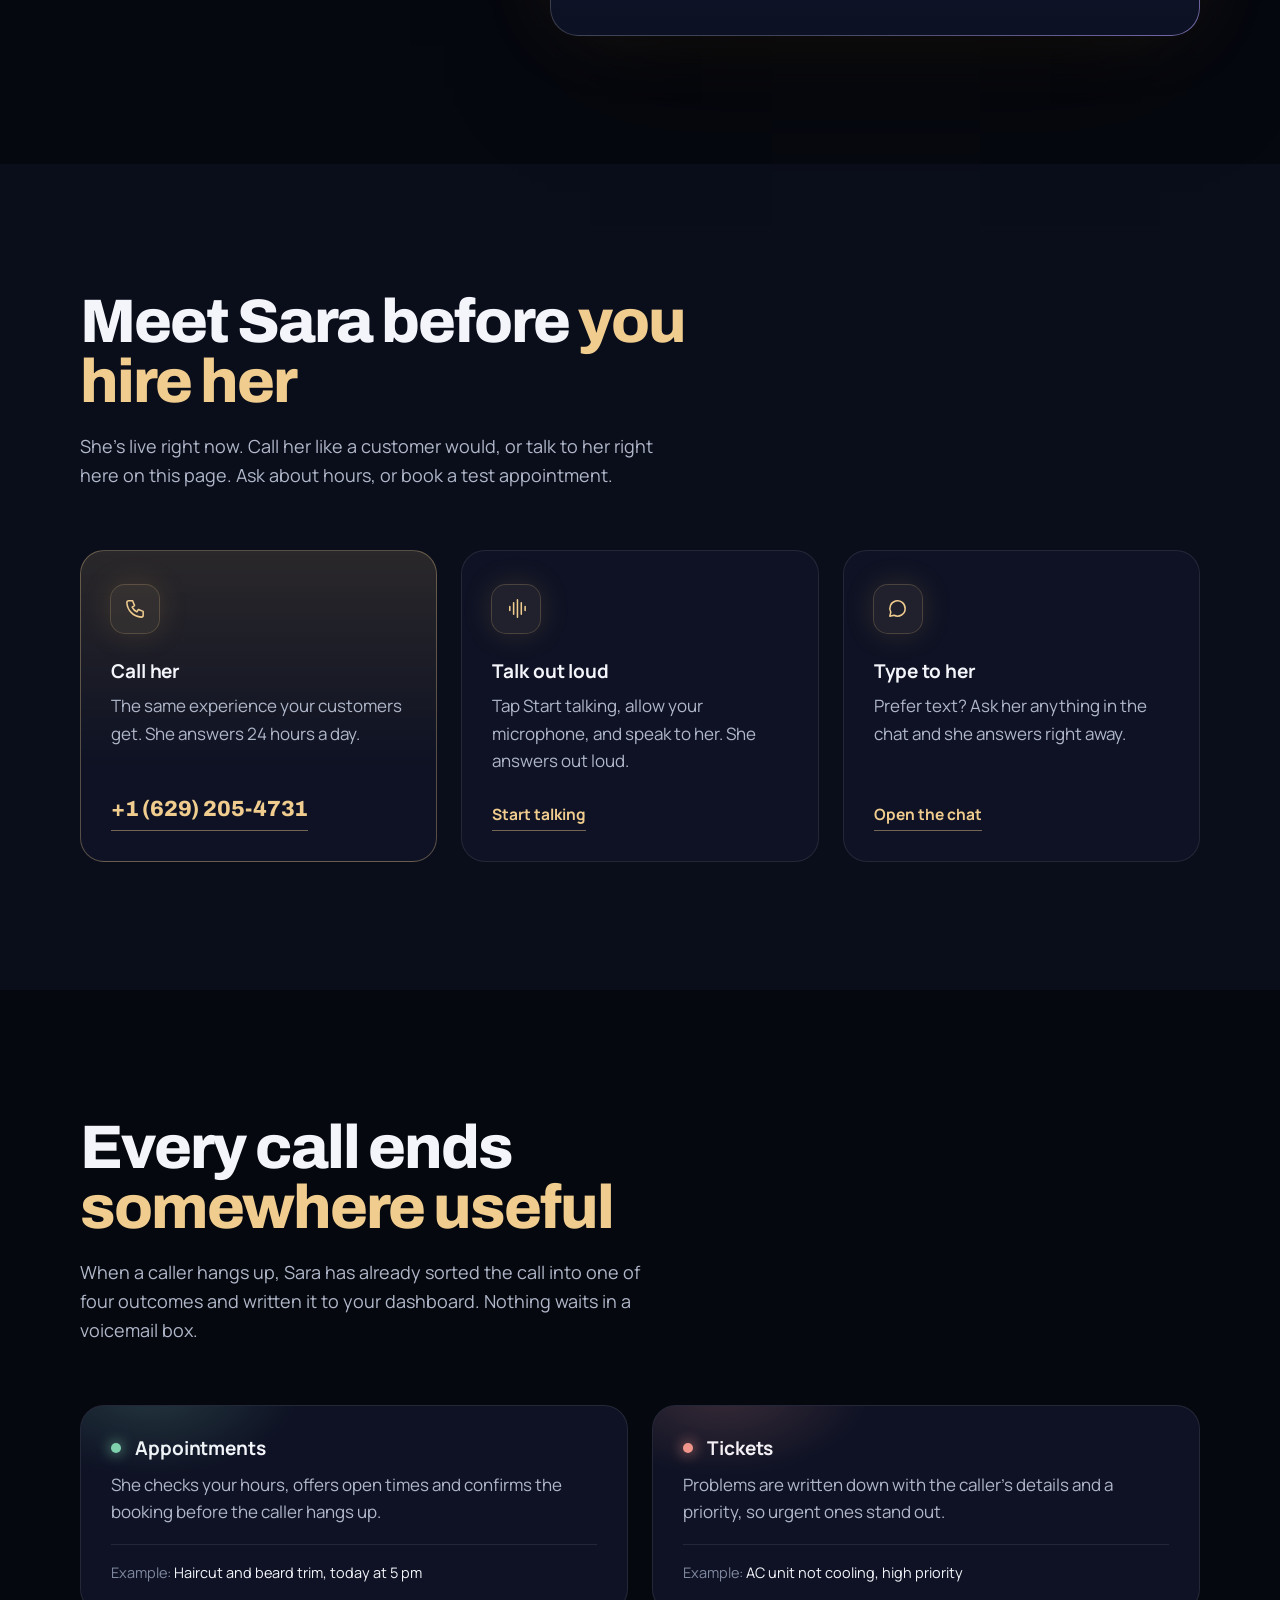
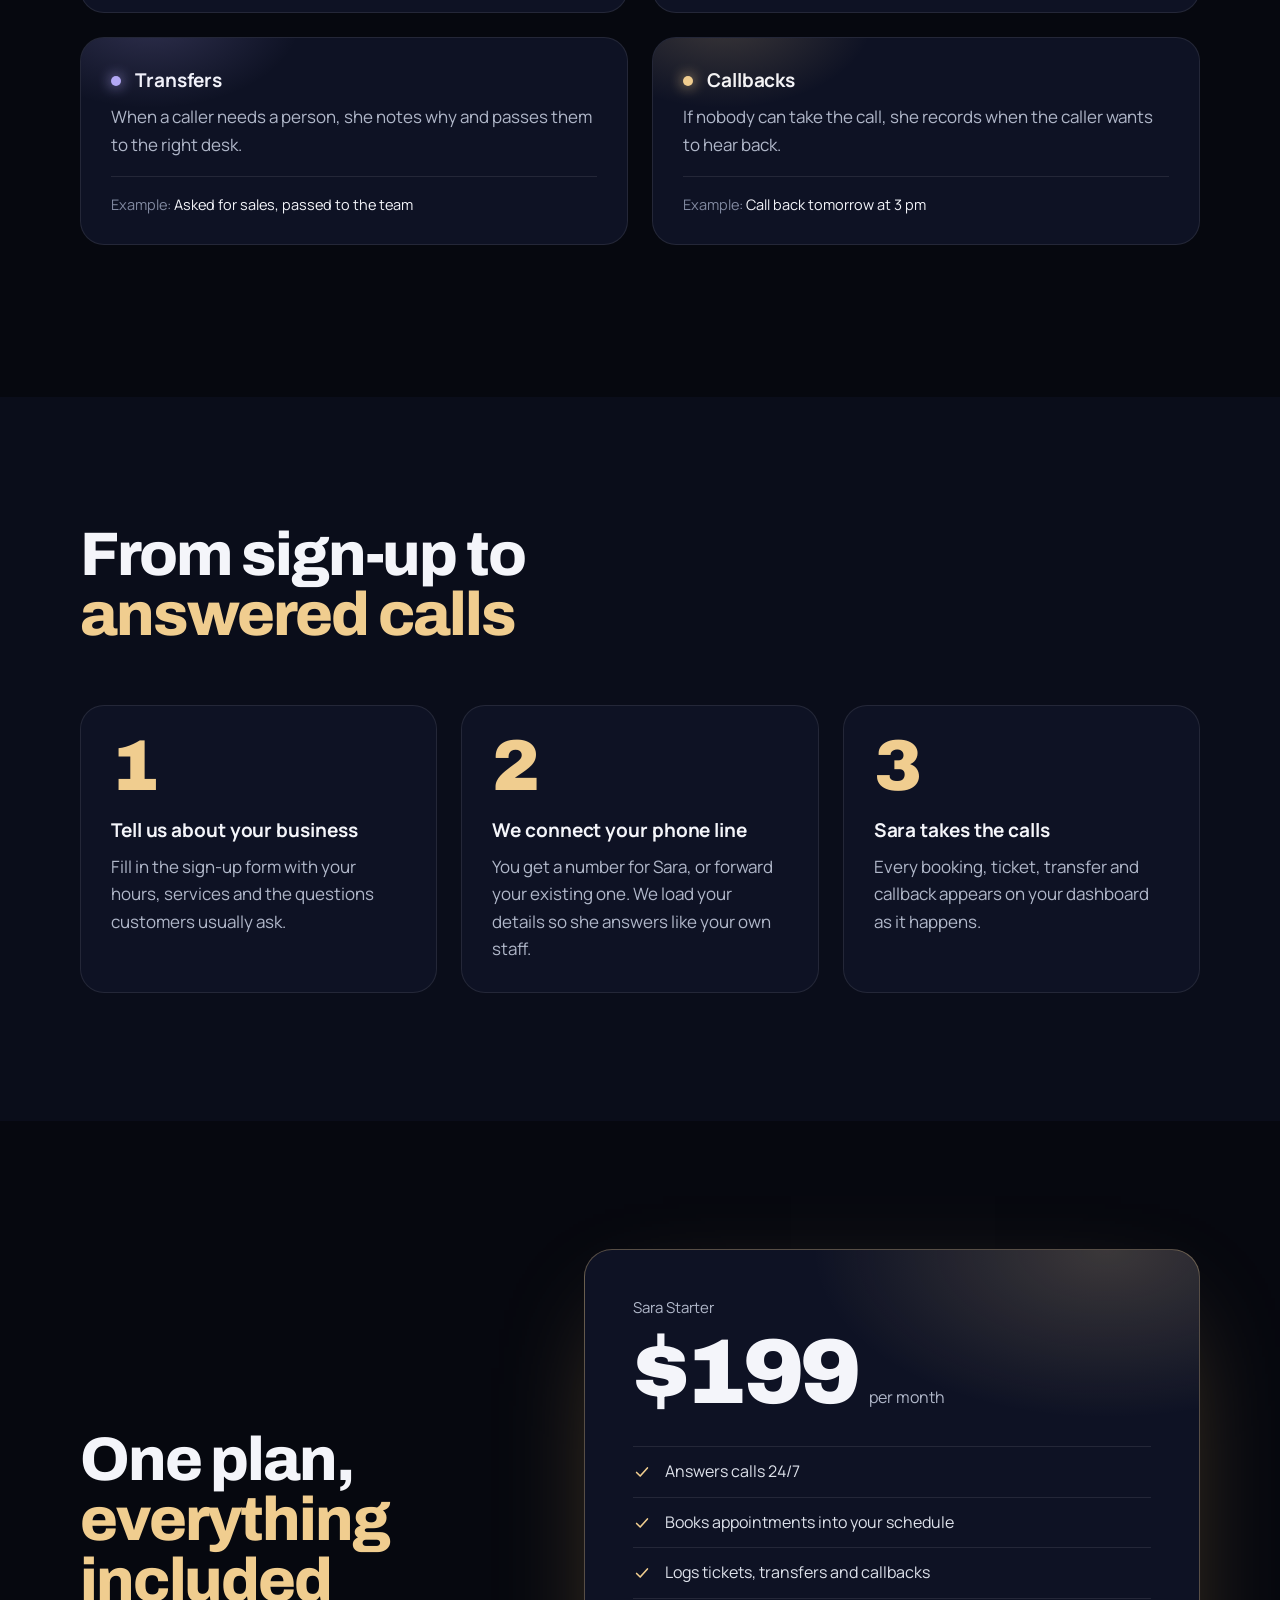
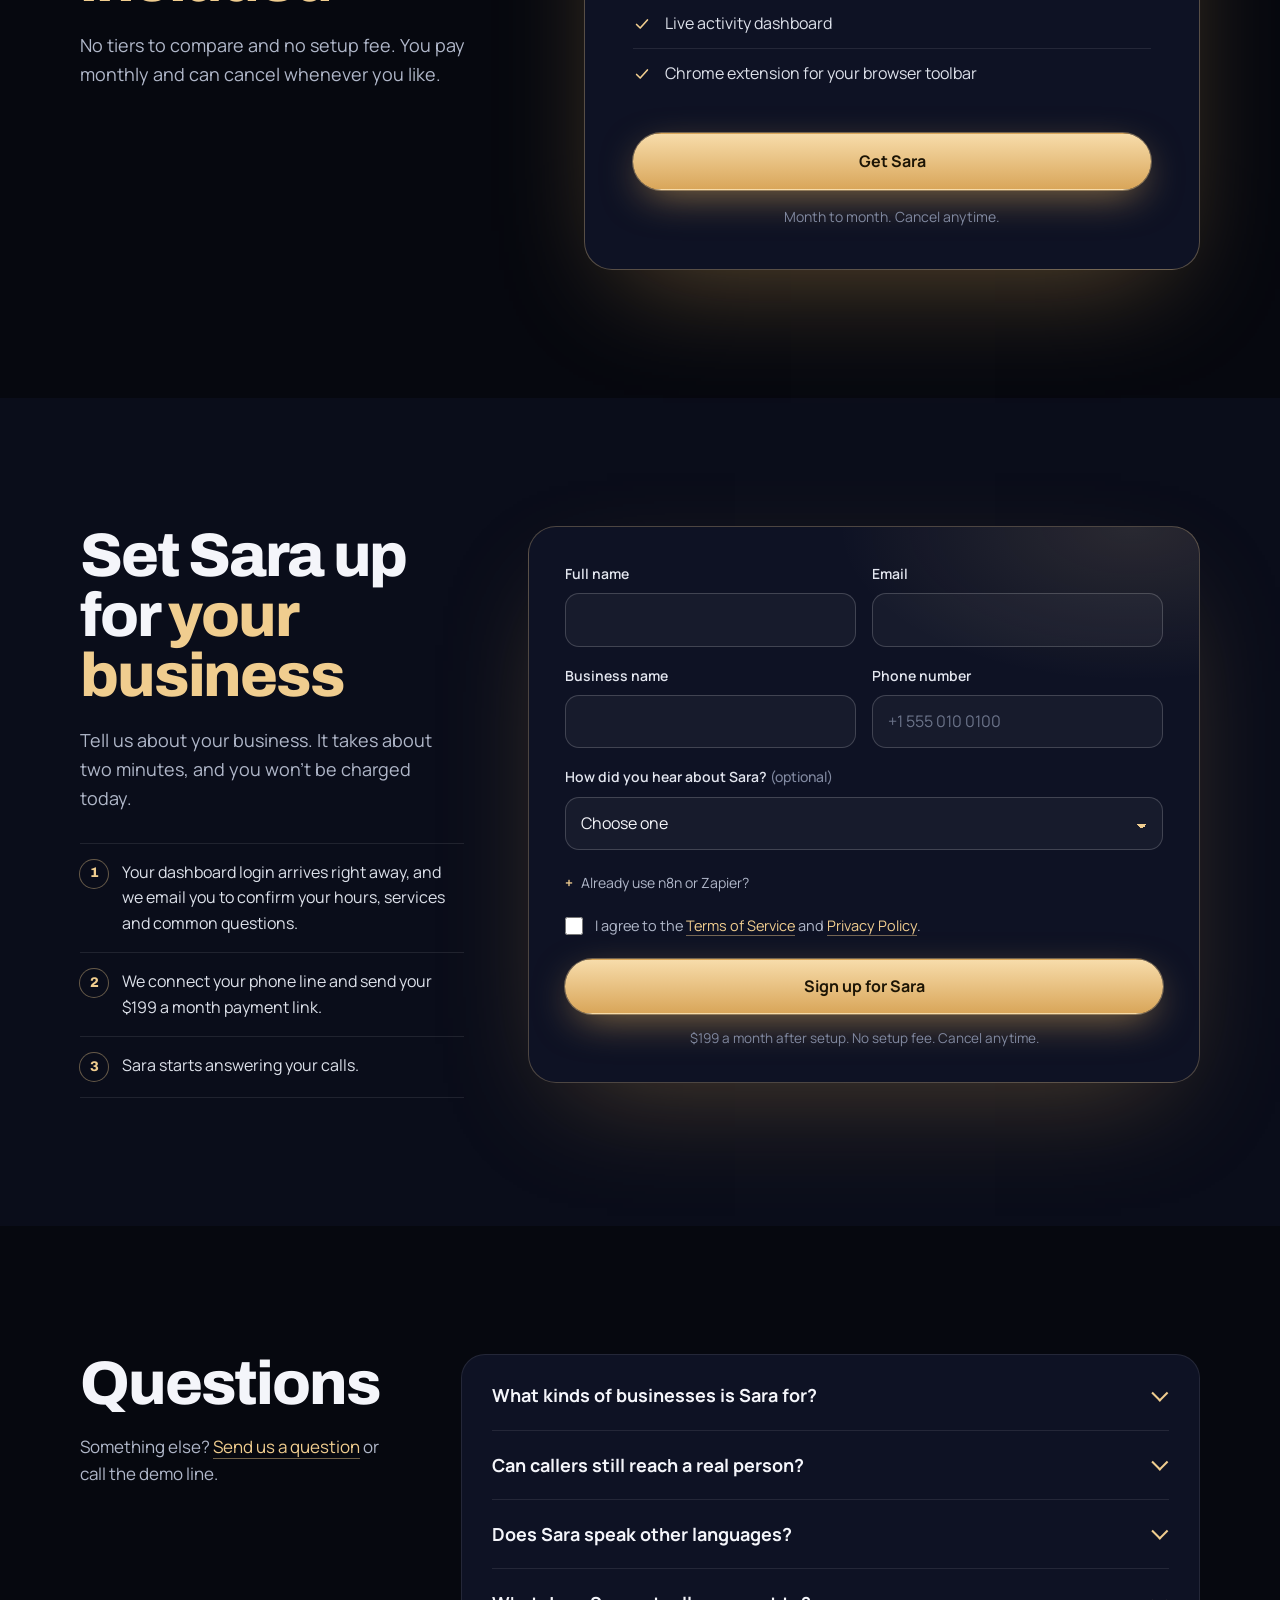
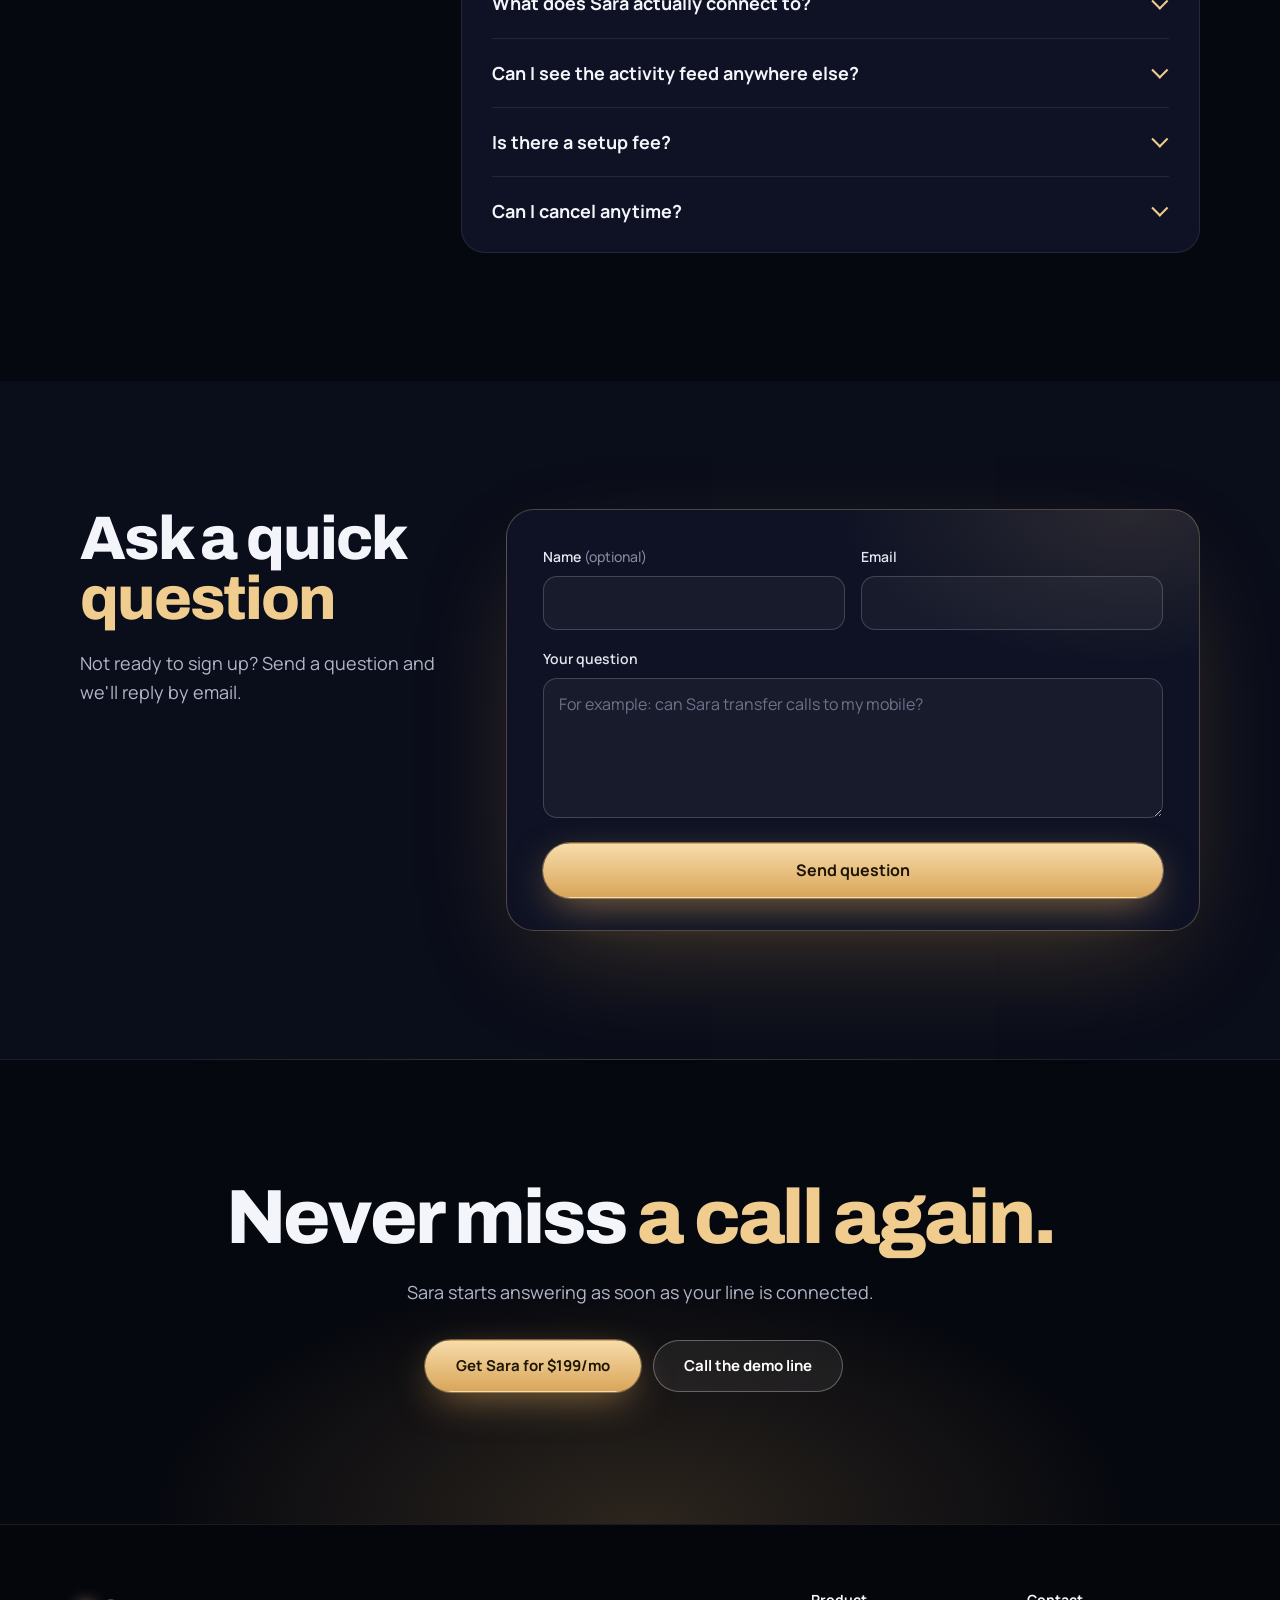
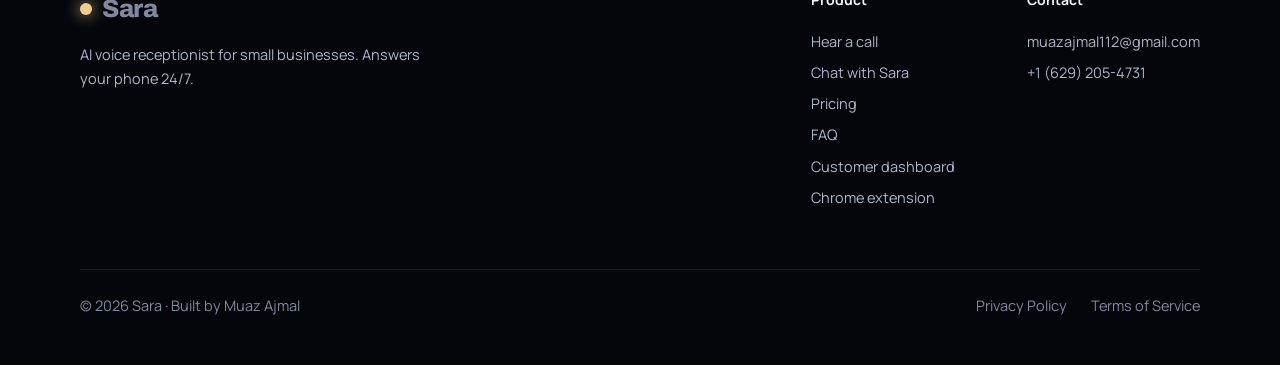
==== commit 36bacc10: "Sara speaks the visitor's language: voice language picker, right-to-left messages, languages FAQ Co-" ====
--- a/index.html
+++ b/index.html
@@ -46,6 +46,7 @@
   "mainEntity": [
     { "@type": "Question", "name": "What kinds of businesses is Sara for?", "acceptedAnswer": { "@type": "Answer", "text": "Businesses that live on the phone and book appointments: clinics, dental and beauty practices, salons, and home service companies." } },
     { "@type": "Question", "name": "Can callers still reach a real person?", "acceptedAnswer": { "@type": "Answer", "text": "Yes. When a caller asks for someone, Sara notes why and transfers them to the right person or department. If no one is available, she takes a callback request." } },
+    { "@type": "Question", "name": "Does Sara speak other languages?", "acceptedAnswer": { "@type": "Answer", "text": "Yes. Sara answers in the language your customer uses and books the appointment in that language too. On phone calls she understands English, Spanish, French, German, Portuguese, Russian, Turkish, Arabic, Persian, Chinese and Hindi/Urdu. In website chat she can reply in almost any language, including Pashto and Punjabi." } },
     { "@type": "Question", "name": "What does Sara actually connect to?", "acceptedAnswer": { "@type": "Answer", "text": "Sara runs on your own automation workflow and writes every appointment, ticket, transfer, and callback to your activity dashboard in real time." } },
     { "@type": "Question", "name": "Can I see the activity feed anywhere else?", "acceptedAnswer": { "@type": "Answer", "text": "Yes — the web dashboard and the Chrome extension both show the same live feed, so you can check in from your desk or your browser toolbar." } },
     { "@type": "Question", "name": "Is there a setup fee?", "acceptedAnswer": { "@type": "Answer", "text": "No. $199/month covers everything on the Starter plan — no separate onboarding charge." } },
@@ -557,6 +558,15 @@
   .sara[data-state="speaking"] .sara-orb::before { opacity: 1; }
   .sara-hint { min-height: 22px; margin-top: 14px; font-size: 14px; color: var(--muted); text-align: center; max-width: 30ch; }
   .sara-hint.heard { color: var(--text); font-style: italic; }
+  .sara-lang { display: flex; align-items: center; margin-top: 10px; font-size: 12.5px; color: var(--dim); }
+  .sara-lang span { margin-right: 8px; }
+  .sara-lang select {
+    font: inherit; font-size: 13px; color: var(--text); padding: 5px 10px; border-radius: 999px; cursor: pointer;
+    background: rgba(255,255,255,0.05); border: 1px solid var(--line-strong); max-width: 190px;
+  }
+  .sara-lang select:focus { outline: none; border-color: rgba(240,205,143,0.65); box-shadow: 0 0 0 3px rgba(240,205,143,0.14); }
+  .sara-lang option { color: #151a2c; }
+  .sara-msg p[dir="rtl"] { text-align: right; }
 
   .sara-log { list-style: none; flex: 1 1 auto; overflow-y: auto; padding: 8px 16px 12px; scroll-behavior: smooth; overscroll-behavior: contain; }
   .sara-msg { display: flex; margin: 8px 0; }
@@ -938,6 +948,10 @@
         <p>Yes. When a caller asks for someone, Sara notes why and transfers them to the right person or department. If no one is available, she takes a callback request.</p>
       </details>
       <details>
+        <summary>Does Sara speak other languages?</summary>
+        <p>Yes. Sara answers in the language your customer uses and books the appointment in that language too. On phone calls she understands English, Spanish, French, German, Portuguese, Russian, Turkish, Arabic, Persian, Chinese and Hindi/Urdu. In website chat she can reply in almost any language, including Pashto and Punjabi.</p>
+      </details>
+      <details>
         <summary>What does Sara actually connect to?</summary>
         <p>Sara runs on your own automation workflow and writes every appointment, ticket, transfer, and callback to your activity dashboard in real time.</p>
       </details>
@@ -1063,6 +1077,30 @@
     <div class="sara-stage">
       <div class="sara-orb" id="sara-orb" aria-hidden="true"><span></span></div>
       <p class="sara-hint" id="sara-hint">Tap the mic and start talking</p>
+      <label class="sara-lang" title="Sara replies in whatever language you use. Pick yours so she can hear you speak it.">
+        <span>Speaking</span>
+        <select id="sara-lang" aria-label="Language you will speak">
+          <option value="en-US">English</option>
+          <option value="ur-PK">اردو · Urdu</option>
+          <option value="ps-AF">پښتو · Pashto</option>
+          <option value="pa-IN">ਪੰਜਾਬੀ · Punjabi</option>
+          <option value="hi-IN">हिन्दी · Hindi</option>
+          <option value="ar-SA">العربية · Arabic</option>
+          <option value="fa-IR">فارسی · Persian</option>
+          <option value="ru-RU">Русский · Russian</option>
+          <option value="zh-CN">中文 · Chinese</option>
+          <option value="es-ES">Español · Spanish</option>
+          <option value="fr-FR">Français · French</option>
+          <option value="de-DE">Deutsch · German</option>
+          <option value="pt-BR">Português · Portuguese</option>
+          <option value="it-IT">Italiano · Italian</option>
+          <option value="tr-TR">Türkçe · Turkish</option>
+          <option value="bn-BD">বাংলা · Bengali</option>
+          <option value="id-ID">Bahasa Indonesia</option>
+          <option value="ja-JP">日本語 · Japanese</option>
+          <option value="ko-KR">한국어 · Korean</option>
+        </select>
+      </label>
     </div>
 
     <ol class="sara-log" id="sara-log" aria-live="polite" aria-label="Conversation"></ol>
@@ -1280,6 +1318,27 @@
   store('sara-session', sessionId);
   var soundOn = store('sara-sound') !== 'off';
 
+  // Sara replies in whatever language the visitor uses. For voice, the browser needs to know which
+  // language to listen for, so the visitor picks it (defaults to their browser's language when listed).
+  var langSel = $('sara-lang');
+  var LANGS = [].map.call(langSel.options, function (o) { return o.value; });
+  function guessLang() {
+    var nav = (navigator.languages && navigator.languages[0]) || navigator.language || 'en-US';
+    if (LANGS.indexOf(nav) >= 0) return nav;
+    var base = nav.split('-')[0].toLowerCase();
+    for (var i = 0; i < LANGS.length; i++) if (LANGS[i].split('-')[0] === base) return LANGS[i];
+    return 'en-US';
+  }
+  var speechLang = store('sara-lang');
+  if (LANGS.indexOf(speechLang) < 0) speechLang = guessLang();
+  langSel.value = speechLang;
+  langSel.addEventListener('change', function () {
+    speechLang = langSel.value;
+    store('sara-lang', speechLang);
+    if (listening && rec) { try { rec.abort(); } catch (x) {} }
+    setState('idle', SR ? 'Tap the mic and speak in ' + langSel.options[langSel.selectedIndex].text.split(' · ').pop() : 'Type a message below');
+  });
+
   var SR = window.SpeechRecognition || window.webkitSpeechRecognition;
   var rec = null, listening = false, heardFinal = false;
   var talkMode = false;           // true while the visitor is talking by voice: Sara listens again after she speaks
@@ -1301,6 +1360,7 @@
     var li = document.createElement('li');
     li.className = 'sara-msg ' + role;
     var p = document.createElement('p');
+    p.setAttribute('dir', 'auto');   // Urdu, Pashto, Arabic and Persian read right to left
     p.textContent = text;
     if (extraNode) p.appendChild(extraNode);
     li.appendChild(p);
@@ -1399,7 +1459,7 @@
     return new Promise(function (resolve) {
       if (!window.speechSynthesis || !window.SpeechSynthesisUtterance) return resolve(false);
       var u = new SpeechSynthesisUtterance(text);
-      u.lang = 'en-US'; u.rate = 1.02;
+      u.lang = speechLang; u.rate = 1.02;
       u.onend = u.onerror = function () { resolve(true); };
       setState('speaking', 'Tap the mic to interrupt');
       window.speechSynthesis.speak(u);
@@ -1501,7 +1561,7 @@
     turn++;                       // anything Sara was about to say is dropped
     if (listening) return;
     rec = new SR();
-    rec.lang = 'en-US';
+    rec.lang = speechLang;
     rec.interimResults = true;
     rec.continuous = false;
     rec.maxAlternatives = 1;
@@ -1515,6 +1575,7 @@
     rec.onerror = function (e) {
       listening = false; talkMode = false;
       if (e.error === 'not-allowed' || e.error === 'service-not-allowed') setState('idle', 'Allow microphone access to talk, or type below');
+      else if (e.error === 'language-not-supported') setState('idle', "Your browser can't hear this language yet. Type it below and Sara will reply in it");
       else if (e.error === 'no-speech') setState('idle', "I didn't hear anything. Tap the mic to try again");
       else if (e.error !== 'aborted') setState('idle', 'Voice input stopped. Tap the mic, or type below');
     };
